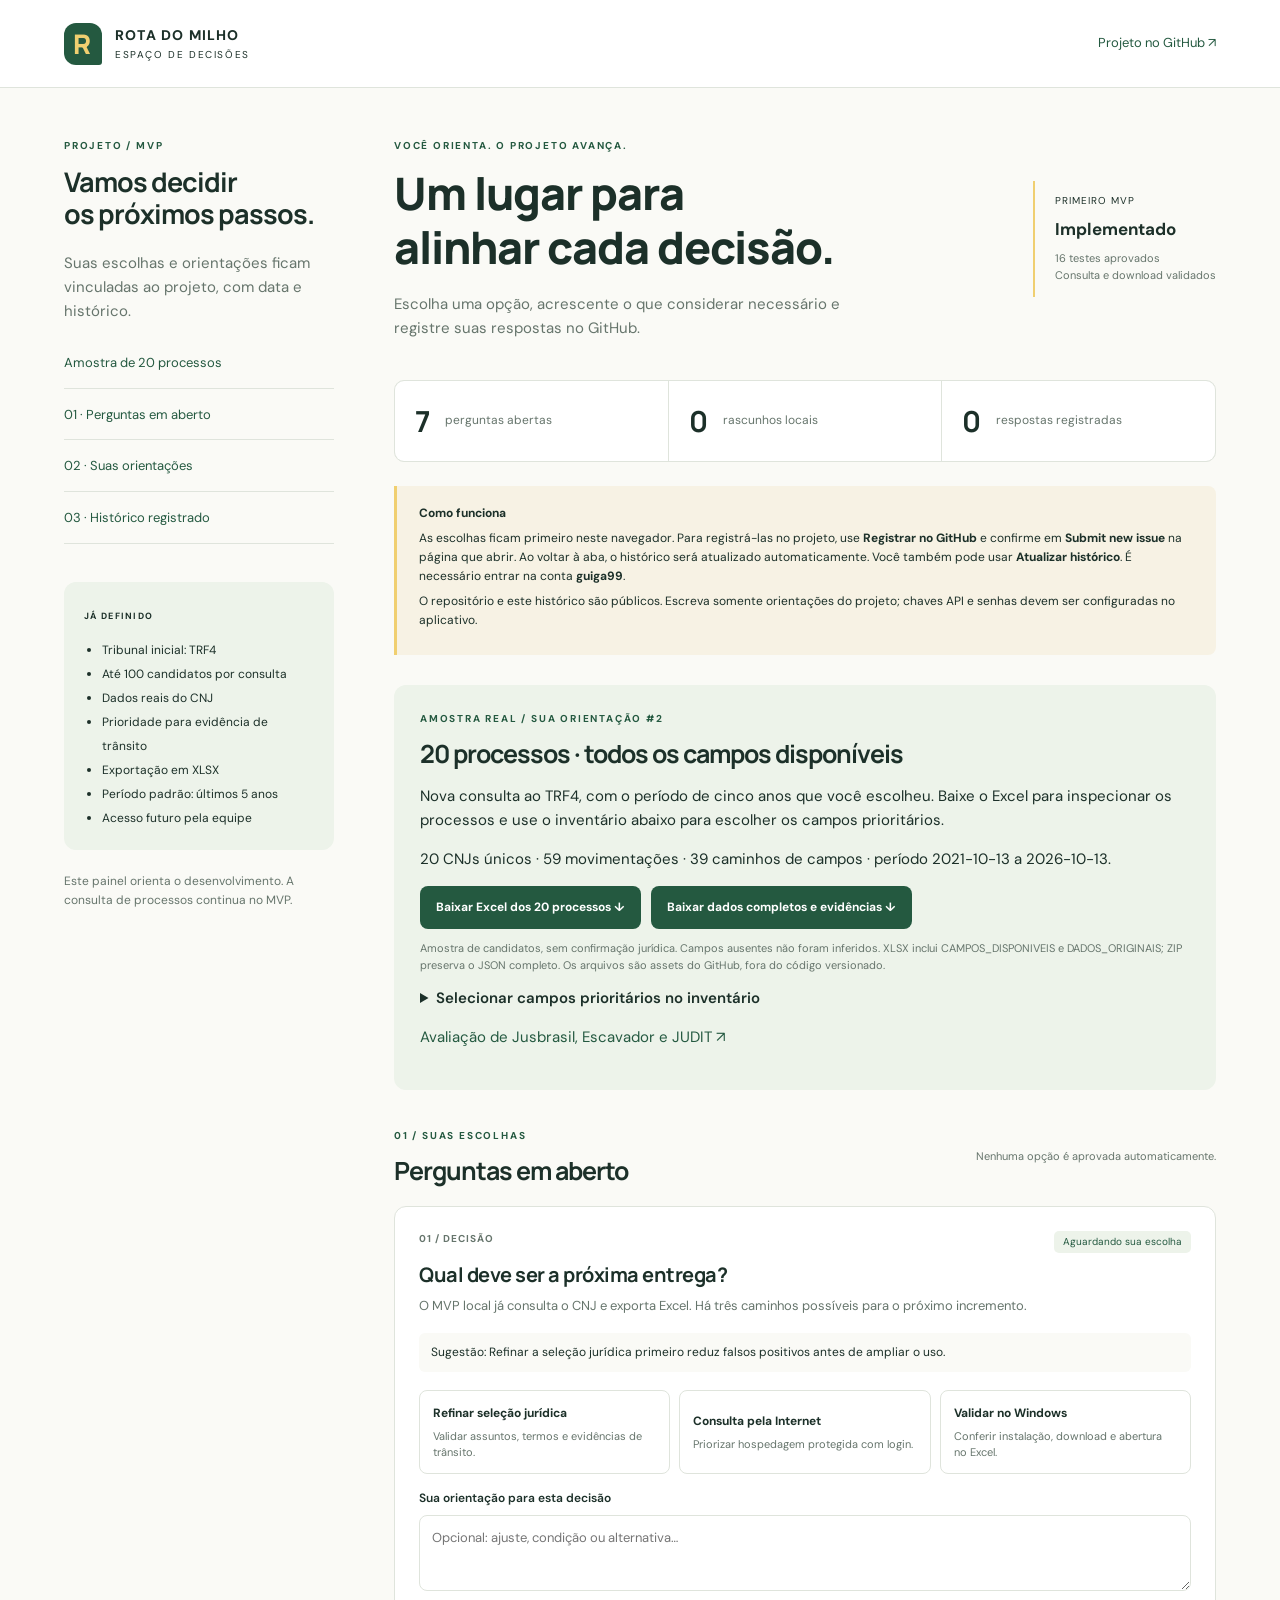
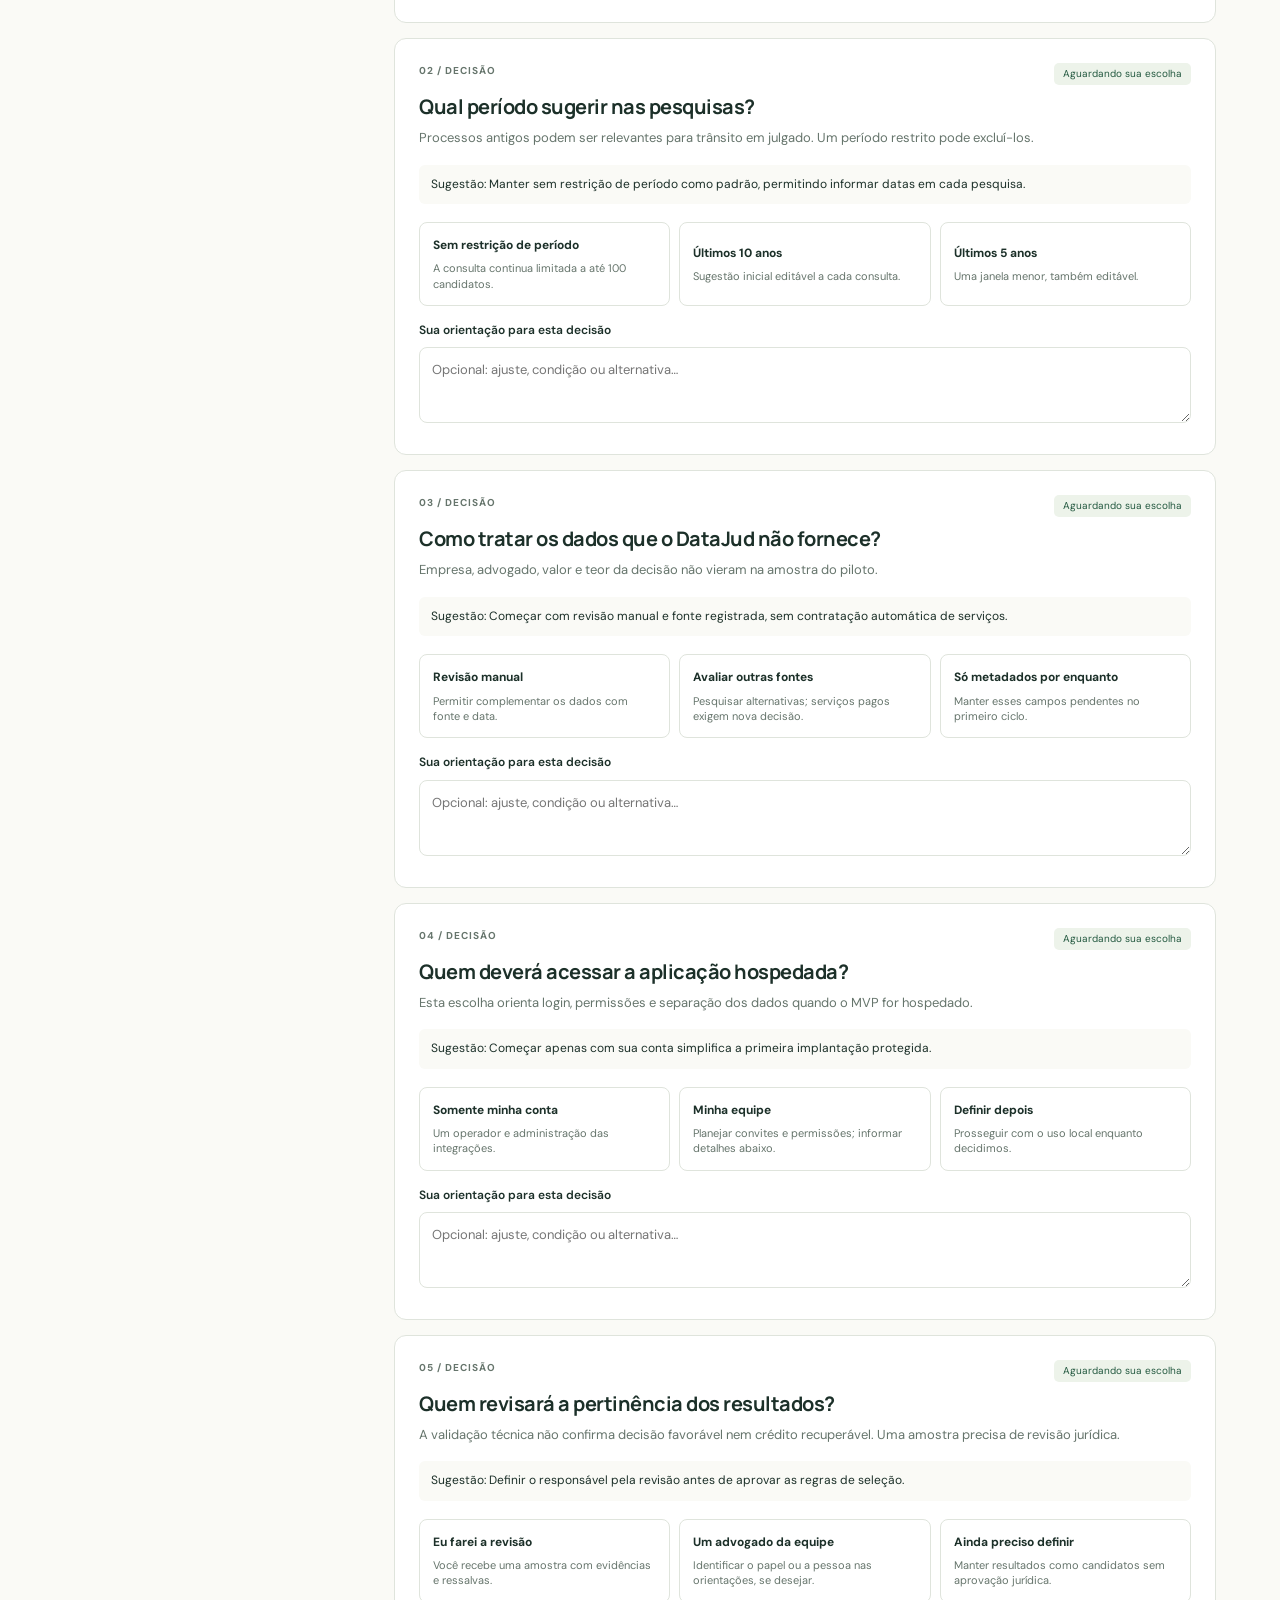
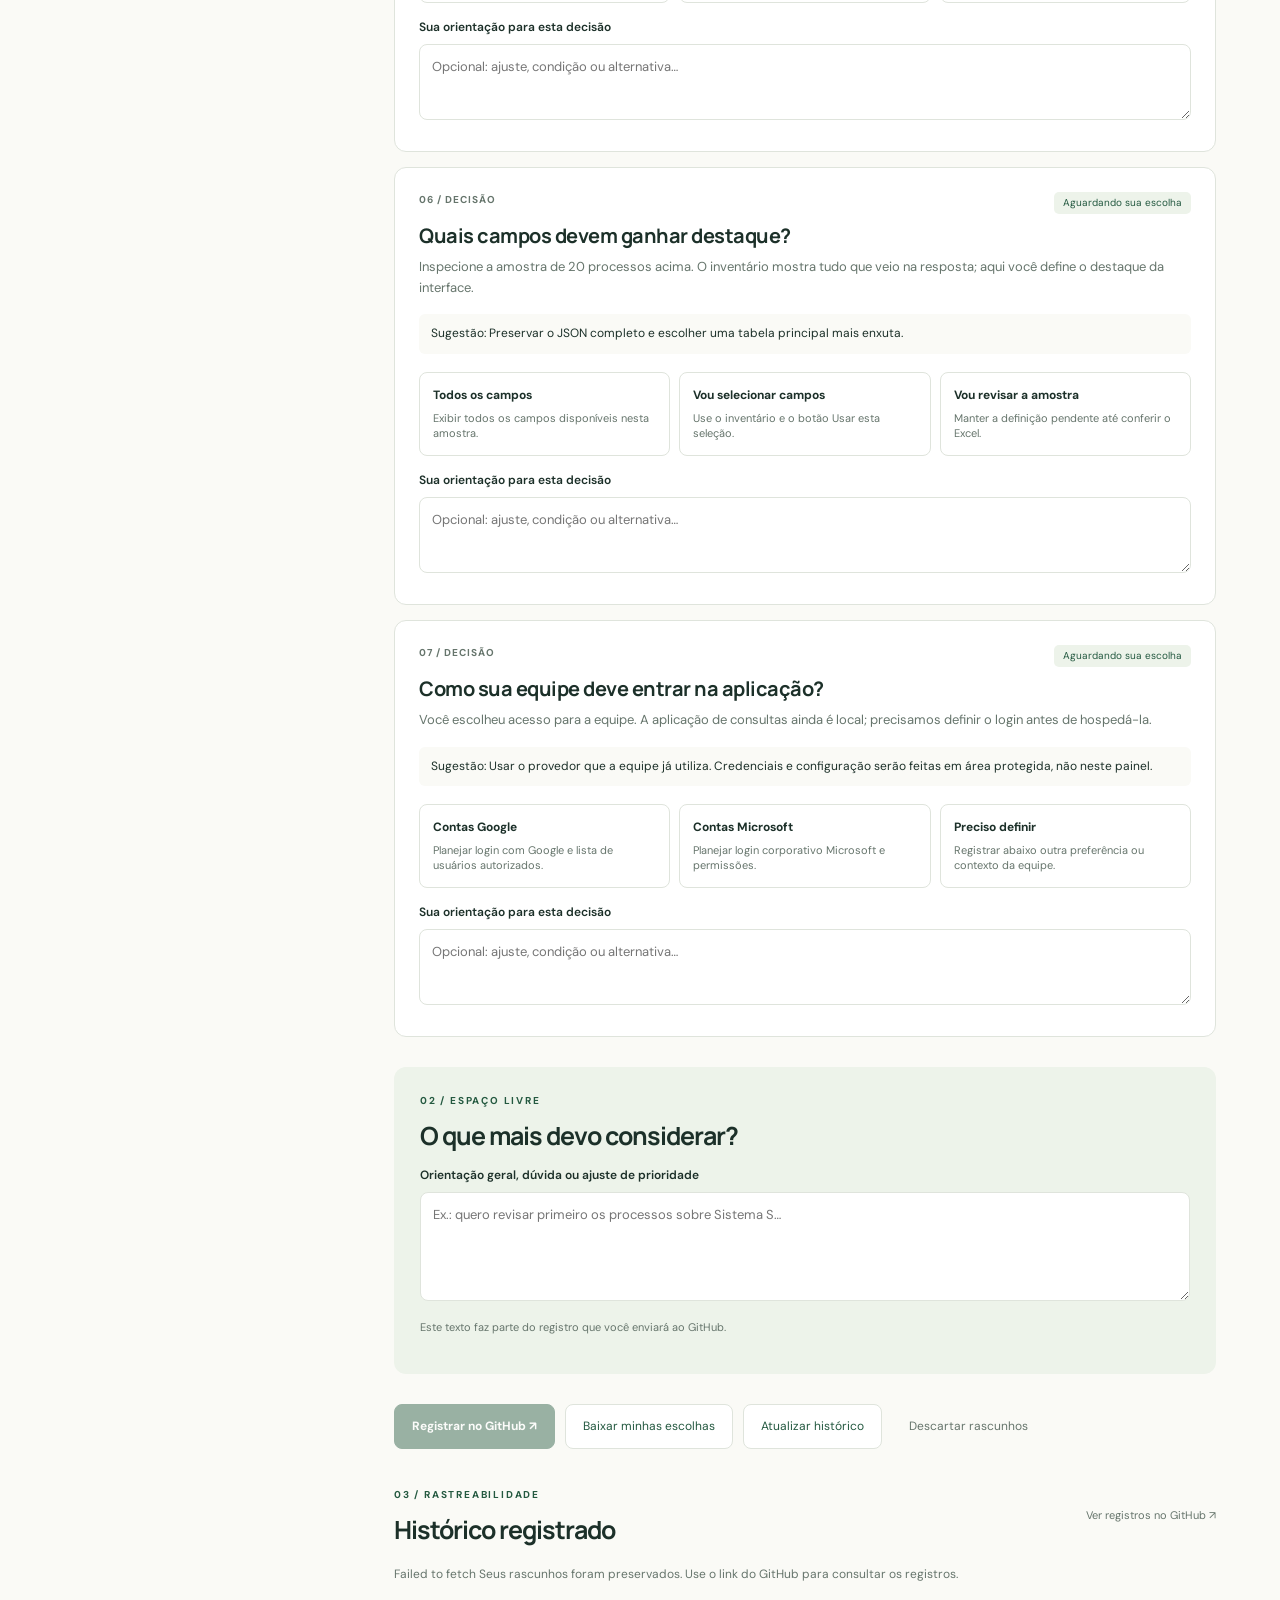
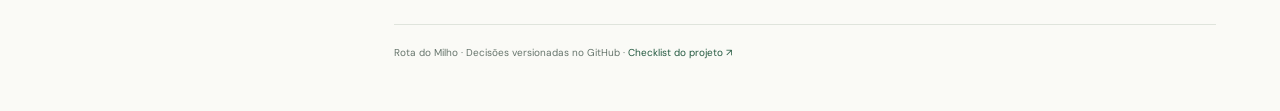
==== index.html @ 46281fad "deploy: publica painel de decisoes" ====
<!doctype html>
<html lang="pt-BR">
<head>
<meta charset="utf-8"><meta name="viewport" content="width=device-width,initial-scale=1">
<meta name="description" content="Painel de decisões e orientações do projeto Rota do Milho.">
<title>Rota do Milho · Decisões</title>
<link rel="stylesheet" href="style.css">
<script src="app.js?v=20261014-sample20" defer></script>
</head>
<body>
<header class="top"><a class="brand" href="./"><span class="mark" aria-hidden="true">R</span><span>ROTA DO MILHO<small>ESPAÇO DE DECISÕES</small></span></a><a class="repo" href="https://github.com/guiga99/Rota_do_milho" target="_blank" rel="noopener">Projeto no GitHub ↗</a></header>
<div class="layout">
<aside>
<p class="eyebrow">PROJETO / MVP</p><h2>Vamos decidir<br>os próximos passos.</h2>
<p class="muted">Suas escolhas e orientações ficam vinculadas ao projeto, com data e histórico.</p>
<nav aria-label="Navegação"><a href="#amostra">Amostra de 20 processos</a><a href="#perguntas">01 · Perguntas em aberto</a><a href="#orientacoes">02 · Suas orientações</a><a href="#historico">03 · Histórico registrado</a></nav>
<div class="fixed"><span class="pill">JÁ DEFINIDO</span><ul><li>Tribunal inicial: TRF4</li><li>Até 100 candidatos por consulta</li><li>Dados reais do CNJ</li><li>Prioridade para evidência de trânsito</li><li>Exportação em XLSX</li><li>Período padrão: últimos 5 anos</li><li>Acesso futuro pela equipe</li></ul></div>
<p class="aside-note">Este painel orienta o desenvolvimento. A consulta de processos continua no MVP.</p>
</aside>
<main>
<section class="hero"><div><p class="eyebrow">VOCÊ ORIENTA. O PROJETO AVANÇA.</p><h1>Um lugar para<br>alinhar cada decisão.</h1><p>Escolha uma opção, acrescente o que considerar necessário e registre suas respostas no GitHub.</p></div><div class="hero-tag">PRIMEIRO MVP<br><strong>Implementado</strong><span>16 testes aprovados<br>Consulta e download validados</span></div></section>
<div class="stats"><div><strong id="count-total">5</strong><span>perguntas abertas</span></div><div><strong id="count-draft">0</strong><span>rascunhos locais</span></div><div><strong id="count-saved">0</strong><span>respostas registradas</span></div></div>
<div class="notice"><strong>Como funciona</strong><p>As escolhas ficam primeiro neste navegador. Para registrá-las no projeto, use <b>Registrar no GitHub</b> e confirme em <b>Submit new issue</b> na página que abrir. Ao voltar à aba, o histórico será atualizado automaticamente. Você também pode usar <b>Atualizar histórico</b>. É necessário entrar na conta <b>guiga99</b>.</p><p>O repositório e este histórico são públicos. Escreva somente orientações do projeto; chaves API e senhas devem ser configuradas no aplicativo.</p></div>
<section id="amostra" class="guidance"><p class="eyebrow">AMOSTRA REAL / SUA ORIENTAÇÃO #2</p><h2>20 processos · todos os campos disponíveis</h2><p>Nova consulta ao TRF4, com o período de cinco anos que você escolheu. Baixe o Excel para inspecionar os processos e use o inventário abaixo para escolher os campos prioritários.</p><p id="sample-status" role="status">Carregando inventário…</p><div class="actions"><a class="sample-link" href="https://github.com/guiga99/Rota_do_milho/releases/download/amostra-trf4-20-v1/TRF4_amostra20.xlsx">Baixar Excel dos 20 processos ↓</a><a class="sample-link" href="https://github.com/guiga99/Rota_do_milho/releases/download/amostra-trf4-20-v1/TRF4_amostra20_dados_completos.zip">Baixar dados completos e evidências ↓</a></div><p class="small muted">Amostra de candidatos, sem confirmação jurídica. Campos ausentes não foram inferidos. XLSX inclui CAMPOS_DISPONIVEIS e DADOS_ORIGINAIS; ZIP preserva o JSON completo. Os arquivos são assets do GitHub, fora do código versionado.</p><details><summary>Selecionar campos prioritários no inventário</summary><p class="small">A contagem mostra presença por registro, não qualidade jurídica. [] representa uma lista. As escolhas só serão confirmadas após Registrar no GitHub.</p><div class="actions"><button id="mark-fields" class="secondary">Marcar todos</button><button id="clear-fields" class="secondary">Limpar seleção</button></div><div id="field-list"></div><button id="apply-fields" class="primary">Usar esta seleção como rascunho</button></details><p><a href="https://github.com/guiga99/Rota_do_milho/blob/main/docs/FONTES_COMPLEMENTARES.md" target="_blank" rel="noopener">Avaliação de Jusbrasil, Escavador e JUDIT ↗</a></p></section>
<section id="perguntas"><div class="section-head"><div><p class="eyebrow">01 / SUAS ESCOLHAS</p><h2>Perguntas em aberto</h2></div><span class="quiet">Nenhuma opção é aprovada automaticamente.</span></div><div id="questions"></div></section>
<section id="orientacoes" class="guidance"><p class="eyebrow">02 / ESPAÇO LIVRE</p><h2>O que mais devo considerar?</h2><label for="general-note">Orientação geral, dúvida ou ajuste de prioridade</label><textarea id="general-note" rows="4" maxlength="2000" placeholder="Ex.: quero revisar primeiro os processos sobre Sistema S…"></textarea><p class="muted small">Este texto faz parte do registro que você enviará ao GitHub.</p></section>
<div class="actions"><button id="save" class="primary">Registrar no GitHub ↗</button><button id="export" class="secondary">Baixar minhas escolhas</button><button id="refresh" class="secondary">Atualizar histórico</button><button id="discard" class="text-button">Descartar rascunhos</button></div>
<p id="action-status" role="status" aria-live="polite"></p>
<section id="historico"><div class="section-head"><div><p class="eyebrow">03 / RASTREABILIDADE</p><h2>Histórico registrado</h2></div><a href="https://github.com/guiga99/Rota_do_milho/issues?q=is%3Aissue+%22%5BDecis%C3%B5es%5D%22" target="_blank" rel="noopener">Ver registros no GitHub ↗</a></div><p id="sync-status" role="status" aria-live="polite">Carregando registros…</p><div id="history"></div></section>
<footer>Rota do Milho · Decisões versionadas no GitHub · <a href="https://github.com/guiga99/Rota_do_milho/blob/main/docs/CHECKLIST.md">Checklist do projeto ↗</a></footer>
</main></div>
</body></html>
---- style.css ----
@import url('https://fonts.googleapis.com/css2?family=DM+Sans:wght@400;500;600;700&family=Manrope:wght@400;600;700;800&display=swap');
:root{--ink:#1c3029;--green:#245940;--light:#edf3ea;--paper:#fafaf6;--line:#dfe4dc;--muted:#66756c;--amber:#785418;--yellow:#f0cf70}*{box-sizing:border-box}html{scroll-behavior:smooth;scroll-padding-top:100px}body{margin:0;background:var(--paper);color:var(--ink);font:15px/1.6 'DM Sans',system-ui,sans-serif}a{color:var(--green);text-decoration:none}a:hover{text-decoration:underline}button,textarea{font:inherit}button,a,textarea{outline-offset:4px}button:focus-visible,a:focus-visible,textarea:focus-visible{outline:3px solid #bb9035}.top{height:88px;border-bottom:1px solid var(--line);display:flex;align-items:center;justify-content:space-between;padding:0 5vw;background:#fff}.brand{display:flex;gap:13px;align-items:center;color:var(--ink);font-size:14px;font-weight:800;letter-spacing:1.2px}.brand small{display:block;font-weight:400;font-size:10px;letter-spacing:1.6px}.mark{width:38px;height:42px;display:grid;place-items:center;border-radius:12px 12px 3px 12px;background:var(--green);color:var(--yellow);font:800 27px 'Manrope',sans-serif}.repo{font-size:13px}.layout{max-width:1440px;margin:auto;display:grid;grid-template-columns:270px minmax(0,1fr);gap:60px;padding:50px 5vw}.eyebrow{font-size:10px;font-weight:700;letter-spacing:1.8px;color:var(--green);margin:0 0 12px}h1,h2,h3{font-family:'Manrope',system-ui,sans-serif;line-height:1.2;letter-spacing:-1px;margin:0}aside h2{font-size:27px}aside .muted{margin:20px 0 30px}.muted{color:var(--muted)}nav{display:grid;gap:16px;font-size:13px;margin-bottom:38px}nav a{padding-bottom:14px;border-bottom:1px solid var(--line)}.fixed{background:var(--light);border-radius:12px;padding:20px}.pill{font-size:9px;font-weight:700;letter-spacing:1.3px}.fixed ul{padding-left:18px;font-size:12px;line-height:2;margin-bottom:0}.aside-note{font-size:12px;color:var(--muted);margin-top:22px}.hero{display:flex;gap:24px;justify-content:space-between;align-items:center;padding-bottom:30px}.hero h1{font-size:clamp(30px,3.5vw,46px);font-weight:800}.hero p:last-child{max-width:470px;color:var(--muted);margin:18px 0 0}.hero-tag{font-size:10px;min-width:155px;letter-spacing:1px;border-left:2px solid var(--yellow);padding:12px 0 12px 20px}.hero-tag strong{font-size:17px;display:block;letter-spacing:0;margin:7px 0}.hero-tag span{font-size:11px;display:block;letter-spacing:0;color:var(--muted)}.stats{display:grid;grid-template-columns:repeat(3,1fr);gap:1px;border:1px solid var(--line);border-radius:10px;overflow:hidden;background:var(--line);margin:10px 0 24px}.stats>div{display:flex;gap:15px;align-items:center;padding:20px;background:#fff}.stats strong{font:700 29px 'Manrope',sans-serif}.stats span{font-size:12px;color:var(--muted)}.notice{padding:18px 22px;border-left:3px solid var(--yellow);background:#f7f2e4;font-size:12px;border-radius:0 8px 8px 0}.notice p{margin:6px 0}.section-head{display:flex;gap:16px;justify-content:space-between;align-items:center;margin:38px 0 20px}.section-head h2,.guidance h2{font-size:25px}.section-head a,.quiet{font-size:11px;color:var(--muted)}.card{background:#fff;border:1px solid var(--line);border-radius:12px;padding:24px;margin-bottom:15px}.card-top{display:flex;justify-content:space-between;gap:12px;margin-bottom:10px}.card-number{font-size:10px;font-weight:700;letter-spacing:1px;color:var(--muted)}.status{font-size:10px;padding:3px 9px;border-radius:5px;background:var(--light);color:var(--green)}.status.draft{background:#faf0d6;color:var(--amber)}.card h3{font-size:20px;letter-spacing:-.5px;margin-bottom:9px}.card .description{color:var(--muted);font-size:13px;margin:0 0 16px}.suggestion{font-size:12px;background:var(--paper);border-radius:6px;padding:10px 12px;margin:12px 0 18px}.options{display:grid;grid-template-columns:repeat(3,1fr);gap:9px}.option{background:#fff;color:var(--ink);border:1px solid var(--line);border-radius:8px;text-align:left;padding:13px;cursor:pointer;min-height:84px}.option strong{display:block;font-size:12px;margin-bottom:6px}.option span{font-size:11px;color:var(--muted);display:block;line-height:1.4}.option:hover{border-color:var(--green);background:var(--paper)}.option[aria-pressed=true]{border:2px solid var(--green);padding:12px;background:var(--light)}label{display:block;font-size:12px;font-weight:600;margin:15px 0 7px}textarea{width:100%;resize:vertical;padding:12px;border:1px solid var(--line);border-radius:8px;background:#fff;color:var(--ink);font-size:13px;min-height:76px}.saved-detail{font-size:11px;color:var(--muted);margin-top:12px}.guidance{margin:30px 0;padding:26px;background:var(--light);border-radius:12px}.small{font-size:11px}.actions{display:flex;gap:10px;flex-wrap:wrap;align-items:center}.actions button{border-radius:8px;padding:12px 17px;font-size:12px;cursor:pointer}.primary{background:var(--green);color:white;border:1px solid var(--green);font-weight:700}.primary:disabled{opacity:.45;cursor:not-allowed}.secondary{background:#fff;border:1px solid var(--line);color:var(--green)}.text-button{background:none;border:0;color:var(--muted)}#action-status,#sync-status{font-size:12px;color:var(--muted)}.history-item{border:1px solid var(--line);background:#fff;border-radius:8px;padding:18px;margin:10px 0;font-size:13px}.history-item p{margin:5px 0;color:var(--muted)}footer{margin-top:40px;padding-top:20px;border-top:1px solid var(--line);font-size:10px;color:var(--muted)}@media(max-width:1000px){.layout{grid-template-columns:210px minmax(0,1fr);gap:30px}.options{grid-template-columns:1fr}.hero-tag{display:none}}@media(max-width:700px){.top{height:72px;padding:0 20px}.brand{font-size:11px}.repo{font-size:10px}.layout{display:block;padding:28px 20px}aside h2,aside .muted,aside nav,aside .aside-note{display:none}aside .fixed{margin-bottom:28px}aside ul{display:flex;flex-wrap:wrap;gap:0 26px}.hero h1{font-size:34px}.stats>div{padding:14px 10px;display:block}.stats span{display:block;font-size:10px}.section-head{display:block}.quiet{display:block;margin-top:10px}.card{padding:20px}.actions button{flex:1}footer{font-size:11px}}

.long-record{max-width:750px;width:90%;border:1px solid var(--line);border-radius:12px;padding:28px;color:var(--ink)}.long-record::backdrop{background:#1c302980}.long-record button{padding:12px;margin:16px 10px 0 0;border-radius:8px;cursor:pointer}

.sample-link{display:inline-block;padding:12px 16px;border-radius:8px;background:var(--green);color:white;font-size:12px;font-weight:700}.field-row{display:flex;gap:10px;align-items:start;font-size:12px;border-bottom:1px solid var(--line);padding:8px 0;margin:0}.field-row input{margin-top:4px;flex-shrink:0}#field-list{max-height:400px;overflow:auto;margin:16px 0}.field-row span{overflow-wrap:anywhere}summary{cursor:pointer;font-weight:600}
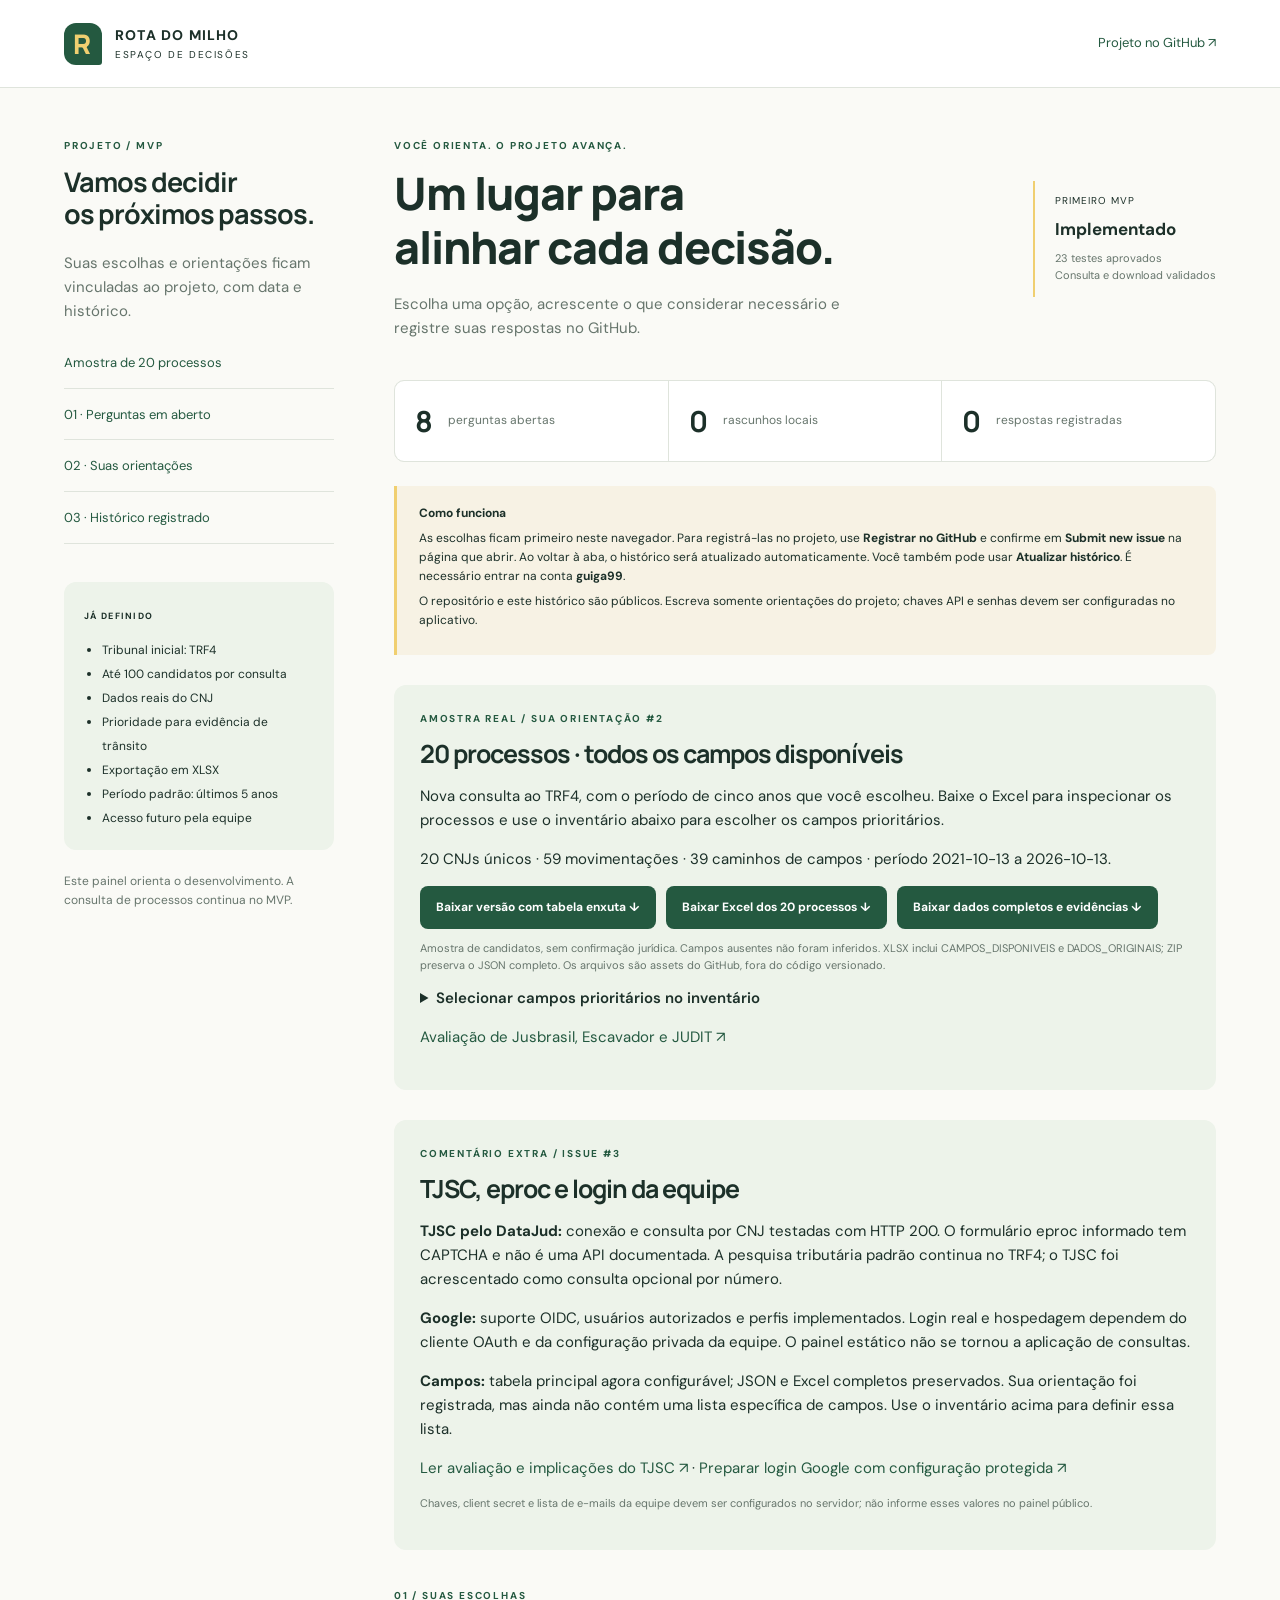
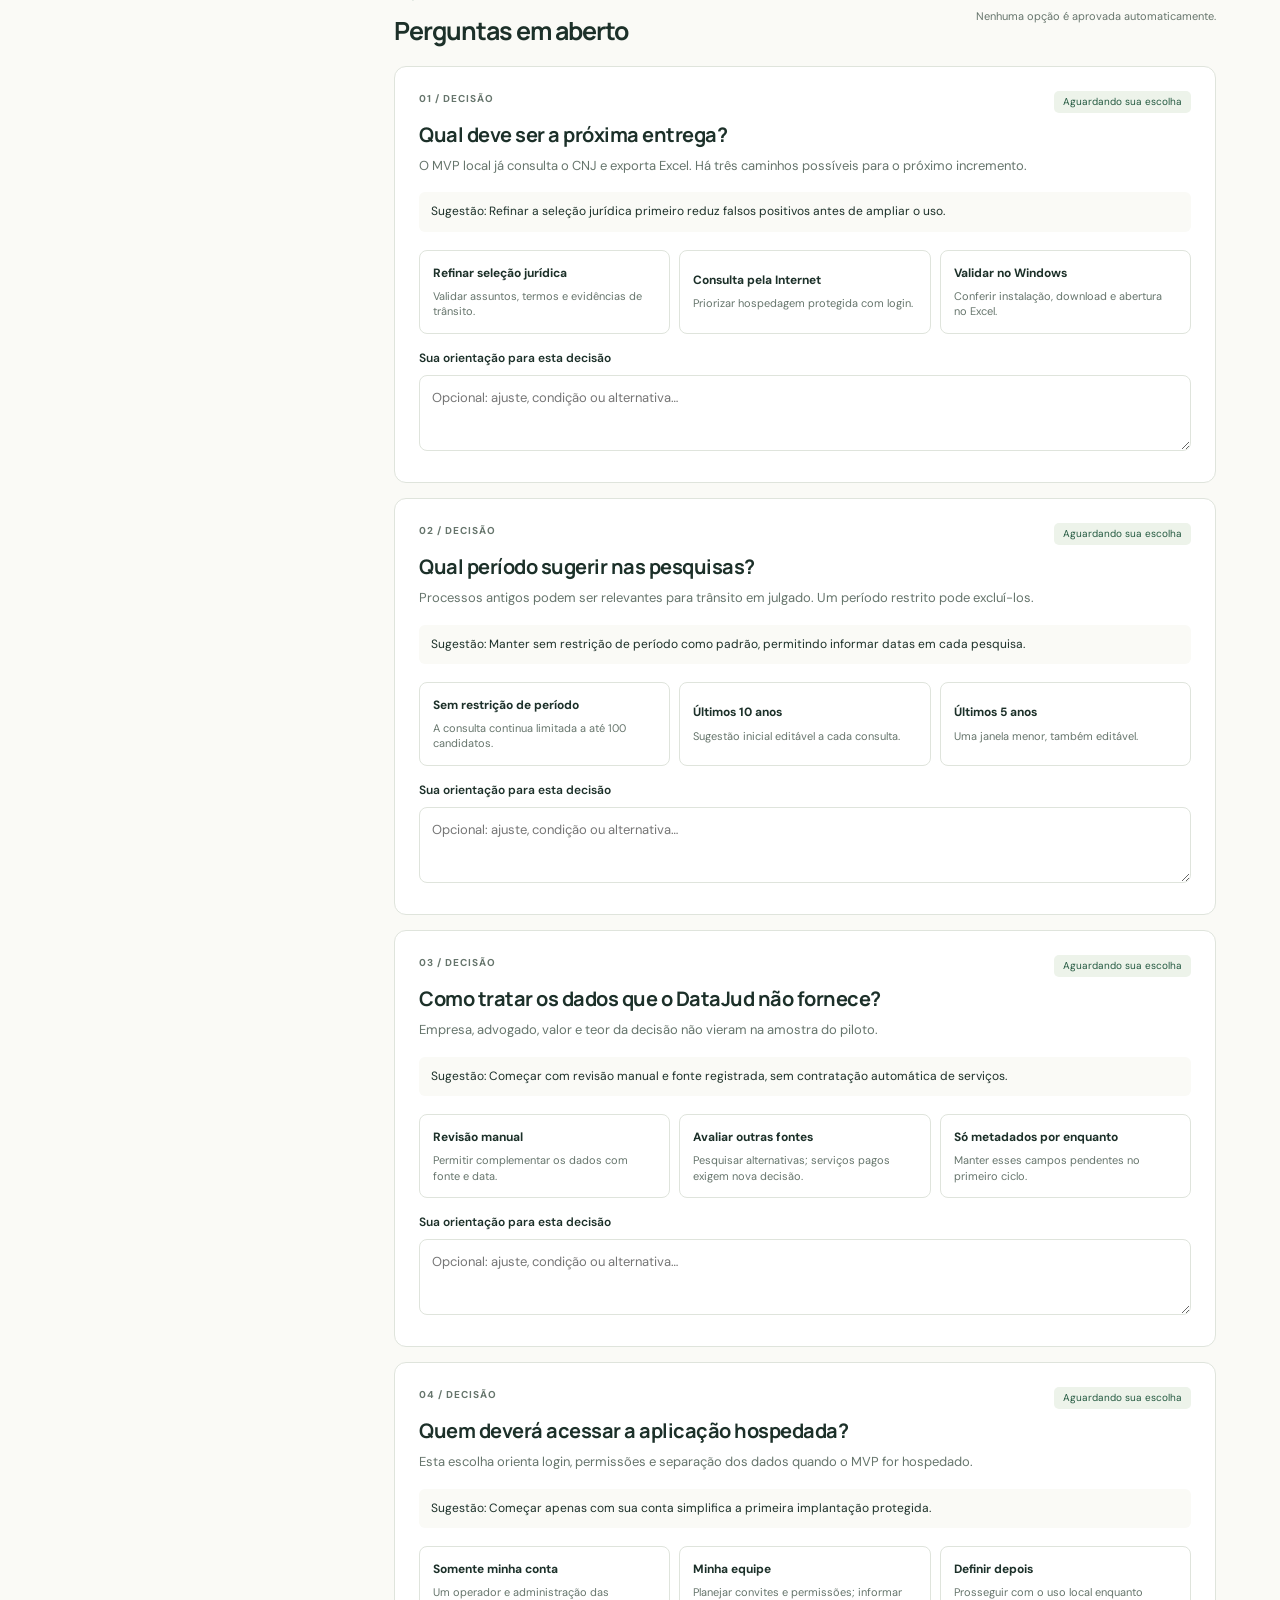
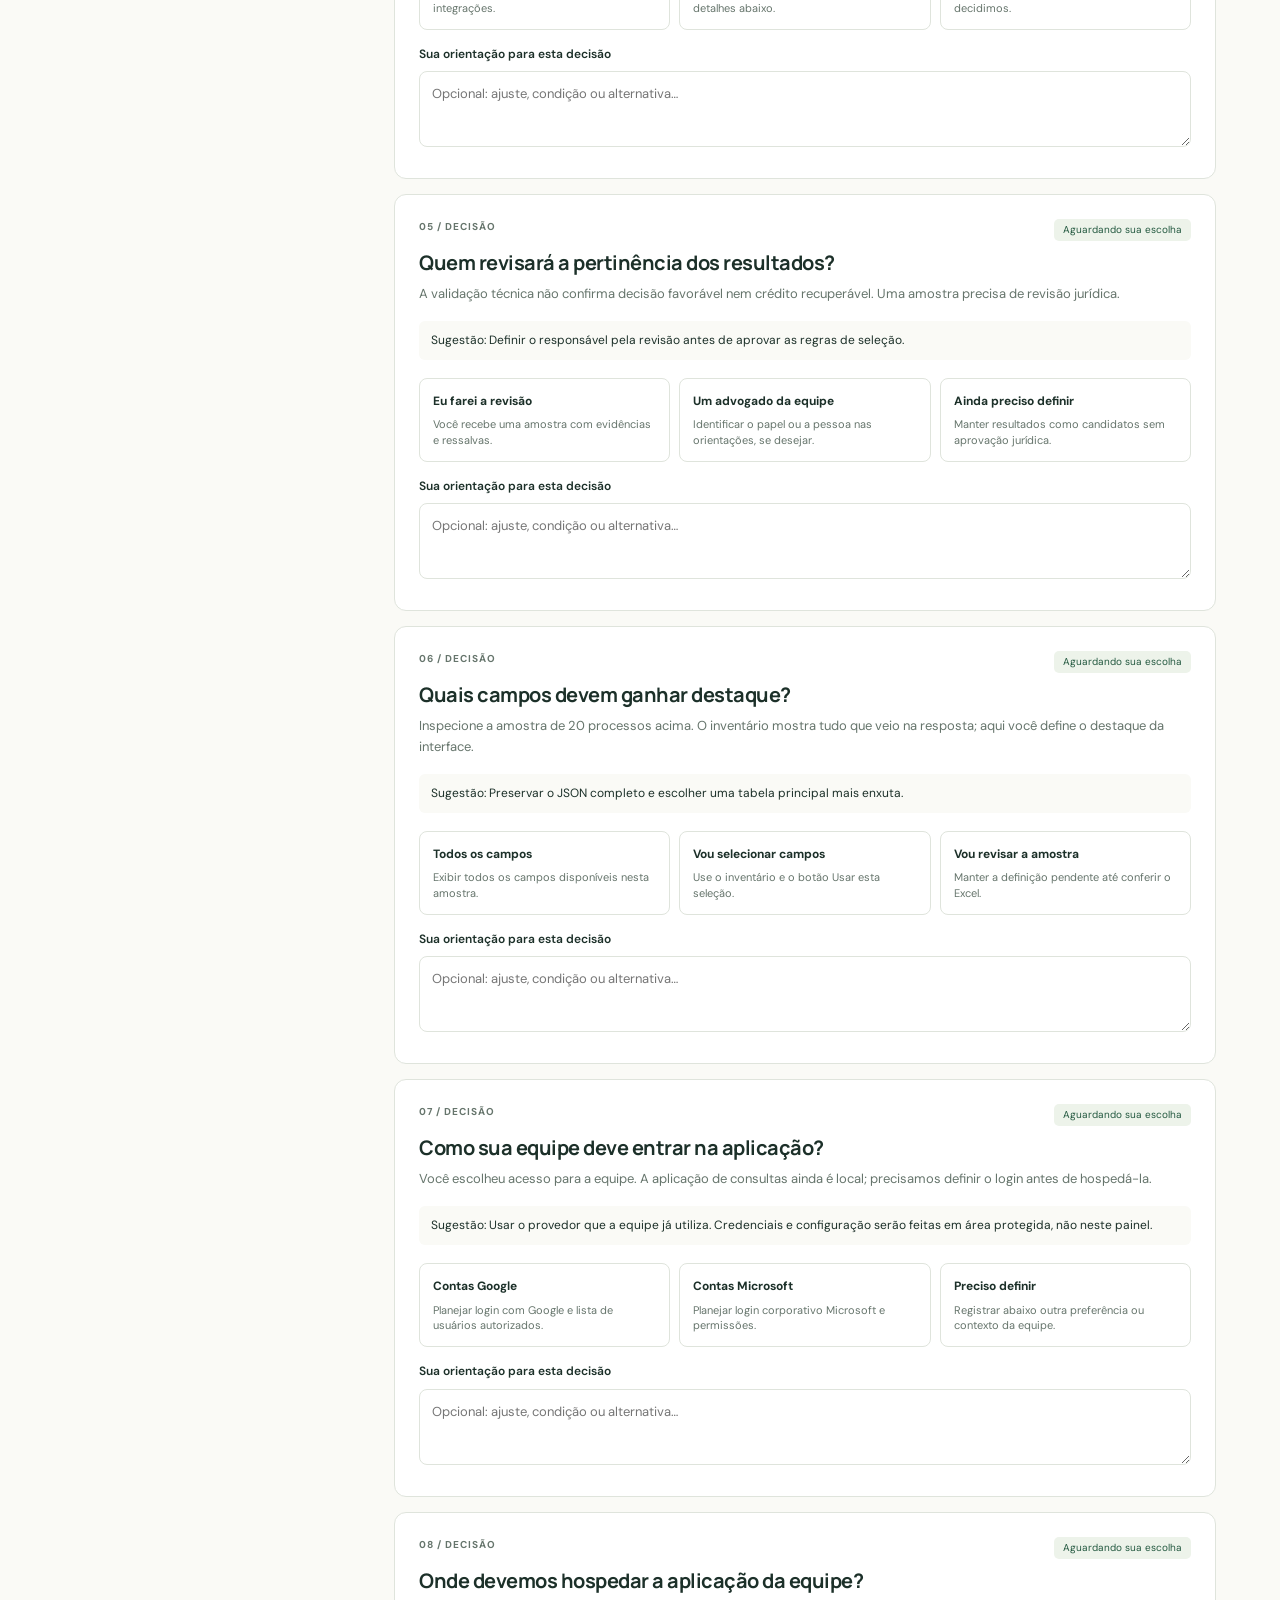
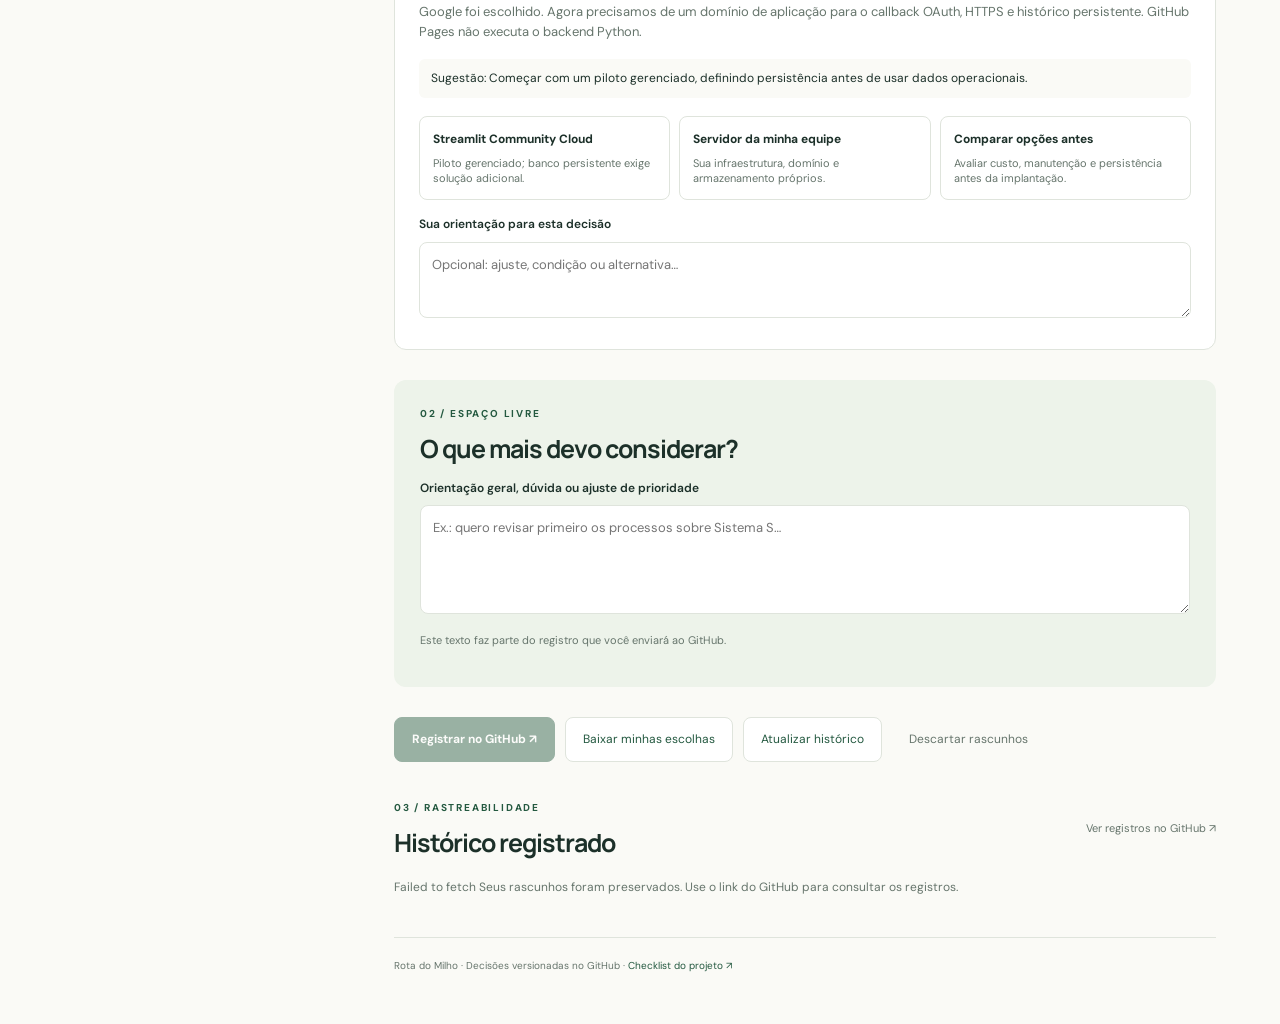
==== commit 2c59ae2b: "deploy: publica painel de decisoes" ====
--- a/index.html
+++ b/index.html
@@ -5,7 +5,7 @@
 <meta name="description" content="Painel de decisões e orientações do projeto Rota do Milho.">
 <title>Rota do Milho · Decisões</title>
 <link rel="stylesheet" href="style.css">
-<script src="app.js?v=20261014-sample20" defer></script>
+<script src="app.js?v=20261014-inc3" defer></script>
 </head>
 <body>
 <header class="top"><a class="brand" href="./"><span class="mark" aria-hidden="true">R</span><span>ROTA DO MILHO<small>ESPAÇO DE DECISÕES</small></span></a><a class="repo" href="https://github.com/guiga99/Rota_do_milho" target="_blank" rel="noopener">Projeto no GitHub ↗</a></header>
@@ -18,10 +18,11 @@
 <p class="aside-note">Este painel orienta o desenvolvimento. A consulta de processos continua no MVP.</p>
 </aside>
 <main>
-<section class="hero"><div><p class="eyebrow">VOCÊ ORIENTA. O PROJETO AVANÇA.</p><h1>Um lugar para<br>alinhar cada decisão.</h1><p>Escolha uma opção, acrescente o que considerar necessário e registre suas respostas no GitHub.</p></div><div class="hero-tag">PRIMEIRO MVP<br><strong>Implementado</strong><span>16 testes aprovados<br>Consulta e download validados</span></div></section>
+<section class="hero"><div><p class="eyebrow">VOCÊ ORIENTA. O PROJETO AVANÇA.</p><h1>Um lugar para<br>alinhar cada decisão.</h1><p>Escolha uma opção, acrescente o que considerar necessário e registre suas respostas no GitHub.</p></div><div class="hero-tag">PRIMEIRO MVP<br><strong>Implementado</strong><span>23 testes aprovados<br>Consulta e download validados</span></div></section>
 <div class="stats"><div><strong id="count-total">5</strong><span>perguntas abertas</span></div><div><strong id="count-draft">0</strong><span>rascunhos locais</span></div><div><strong id="count-saved">0</strong><span>respostas registradas</span></div></div>
 <div class="notice"><strong>Como funciona</strong><p>As escolhas ficam primeiro neste navegador. Para registrá-las no projeto, use <b>Registrar no GitHub</b> e confirme em <b>Submit new issue</b> na página que abrir. Ao voltar à aba, o histórico será atualizado automaticamente. Você também pode usar <b>Atualizar histórico</b>. É necessário entrar na conta <b>guiga99</b>.</p><p>O repositório e este histórico são públicos. Escreva somente orientações do projeto; chaves API e senhas devem ser configuradas no aplicativo.</p></div>
-<section id="amostra" class="guidance"><p class="eyebrow">AMOSTRA REAL / SUA ORIENTAÇÃO #2</p><h2>20 processos · todos os campos disponíveis</h2><p>Nova consulta ao TRF4, com o período de cinco anos que você escolheu. Baixe o Excel para inspecionar os processos e use o inventário abaixo para escolher os campos prioritários.</p><p id="sample-status" role="status">Carregando inventário…</p><div class="actions"><a class="sample-link" href="https://github.com/guiga99/Rota_do_milho/releases/download/amostra-trf4-20-v1/TRF4_amostra20.xlsx">Baixar Excel dos 20 processos ↓</a><a class="sample-link" href="https://github.com/guiga99/Rota_do_milho/releases/download/amostra-trf4-20-v1/TRF4_amostra20_dados_completos.zip">Baixar dados completos e evidências ↓</a></div><p class="small muted">Amostra de candidatos, sem confirmação jurídica. Campos ausentes não foram inferidos. XLSX inclui CAMPOS_DISPONIVEIS e DADOS_ORIGINAIS; ZIP preserva o JSON completo. Os arquivos são assets do GitHub, fora do código versionado.</p><details><summary>Selecionar campos prioritários no inventário</summary><p class="small">A contagem mostra presença por registro, não qualidade jurídica. [] representa uma lista. As escolhas só serão confirmadas após Registrar no GitHub.</p><div class="actions"><button id="mark-fields" class="secondary">Marcar todos</button><button id="clear-fields" class="secondary">Limpar seleção</button></div><div id="field-list"></div><button id="apply-fields" class="primary">Usar esta seleção como rascunho</button></details><p><a href="https://github.com/guiga99/Rota_do_milho/blob/main/docs/FONTES_COMPLEMENTARES.md" target="_blank" rel="noopener">Avaliação de Jusbrasil, Escavador e JUDIT ↗</a></p></section>
+<section id="amostra" class="guidance"><p class="eyebrow">AMOSTRA REAL / SUA ORIENTAÇÃO #2</p><h2>20 processos · todos os campos disponíveis</h2><p>Nova consulta ao TRF4, com o período de cinco anos que você escolheu. Baixe o Excel para inspecionar os processos e use o inventário abaixo para escolher os campos prioritários.</p><p id="sample-status" role="status">Carregando inventário…</p><div class="actions"><a class="sample-link" href="https://github.com/guiga99/Rota_do_milho/releases/download/amostra-trf4-20-v2/TRF4_amostra20.xlsx">Baixar versão com tabela enxuta ↓</a><a class="sample-link" href="https://github.com/guiga99/Rota_do_milho/releases/download/amostra-trf4-20-v1/TRF4_amostra20.xlsx">Baixar Excel dos 20 processos ↓</a><a class="sample-link" href="https://github.com/guiga99/Rota_do_milho/releases/download/amostra-trf4-20-v1/TRF4_amostra20_dados_completos.zip">Baixar dados completos e evidências ↓</a></div><p class="small muted">Amostra de candidatos, sem confirmação jurídica. Campos ausentes não foram inferidos. XLSX inclui CAMPOS_DISPONIVEIS e DADOS_ORIGINAIS; ZIP preserva o JSON completo. Os arquivos são assets do GitHub, fora do código versionado.</p><details><summary>Selecionar campos prioritários no inventário</summary><p class="small">A contagem mostra presença por registro, não qualidade jurídica. [] representa uma lista. As escolhas só serão confirmadas após Registrar no GitHub.</p><div class="actions"><button id="mark-fields" class="secondary">Marcar todos</button><button id="clear-fields" class="secondary">Limpar seleção</button></div><div id="field-list"></div><button id="apply-fields" class="primary">Usar esta seleção como rascunho</button></details><p><a href="https://github.com/guiga99/Rota_do_milho/blob/main/docs/FONTES_COMPLEMENTARES.md" target="_blank" rel="noopener">Avaliação de Jusbrasil, Escavador e JUDIT ↗</a></p></section>
+<section class="guidance" id="avaliacao-tjsc"><p class="eyebrow">COMENTÁRIO EXTRA / ISSUE #3</p><h2>TJSC, eproc e login da equipe</h2><p><strong>TJSC pelo DataJud:</strong> conexão e consulta por CNJ testadas com HTTP 200. O formulário eproc informado tem CAPTCHA e não é uma API documentada. A pesquisa tributária padrão continua no TRF4; o TJSC foi acrescentado como consulta opcional por número.</p><p><strong>Google:</strong> suporte OIDC, usuários autorizados e perfis implementados. Login real e hospedagem dependem do cliente OAuth e da configuração privada da equipe. O painel estático não se tornou a aplicação de consultas.</p><p><strong>Campos:</strong> tabela principal agora configurável; JSON e Excel completos preservados. Sua orientação foi registrada, mas ainda não contém uma lista específica de campos. Use o inventário acima para definir essa lista.</p><p><a href="https://github.com/guiga99/Rota_do_milho/blob/main/docs/TJSC_EPROC.md" target="_blank" rel="noopener">Ler avaliação e implicações do TJSC ↗</a> · <a href="https://github.com/guiga99/Rota_do_milho/blob/main/docs/ACESSO_GOOGLE.md" target="_blank" rel="noopener">Preparar login Google com configuração protegida ↗</a></p><p class="small muted">Chaves, client secret e lista de e-mails da equipe devem ser configurados no servidor; não informe esses valores no painel público.</p></section>
 <section id="perguntas"><div class="section-head"><div><p class="eyebrow">01 / SUAS ESCOLHAS</p><h2>Perguntas em aberto</h2></div><span class="quiet">Nenhuma opção é aprovada automaticamente.</span></div><div id="questions"></div></section>
 <section id="orientacoes" class="guidance"><p class="eyebrow">02 / ESPAÇO LIVRE</p><h2>O que mais devo considerar?</h2><label for="general-note">Orientação geral, dúvida ou ajuste de prioridade</label><textarea id="general-note" rows="4" maxlength="2000" placeholder="Ex.: quero revisar primeiro os processos sobre Sistema S…"></textarea><p class="muted small">Este texto faz parte do registro que você enviará ao GitHub.</p></section>
 <div class="actions"><button id="save" class="primary">Registrar no GitHub ↗</button><button id="export" class="secondary">Baixar minhas escolhas</button><button id="refresh" class="secondary">Atualizar histórico</button><button id="discard" class="text-button">Descartar rascunhos</button></div>
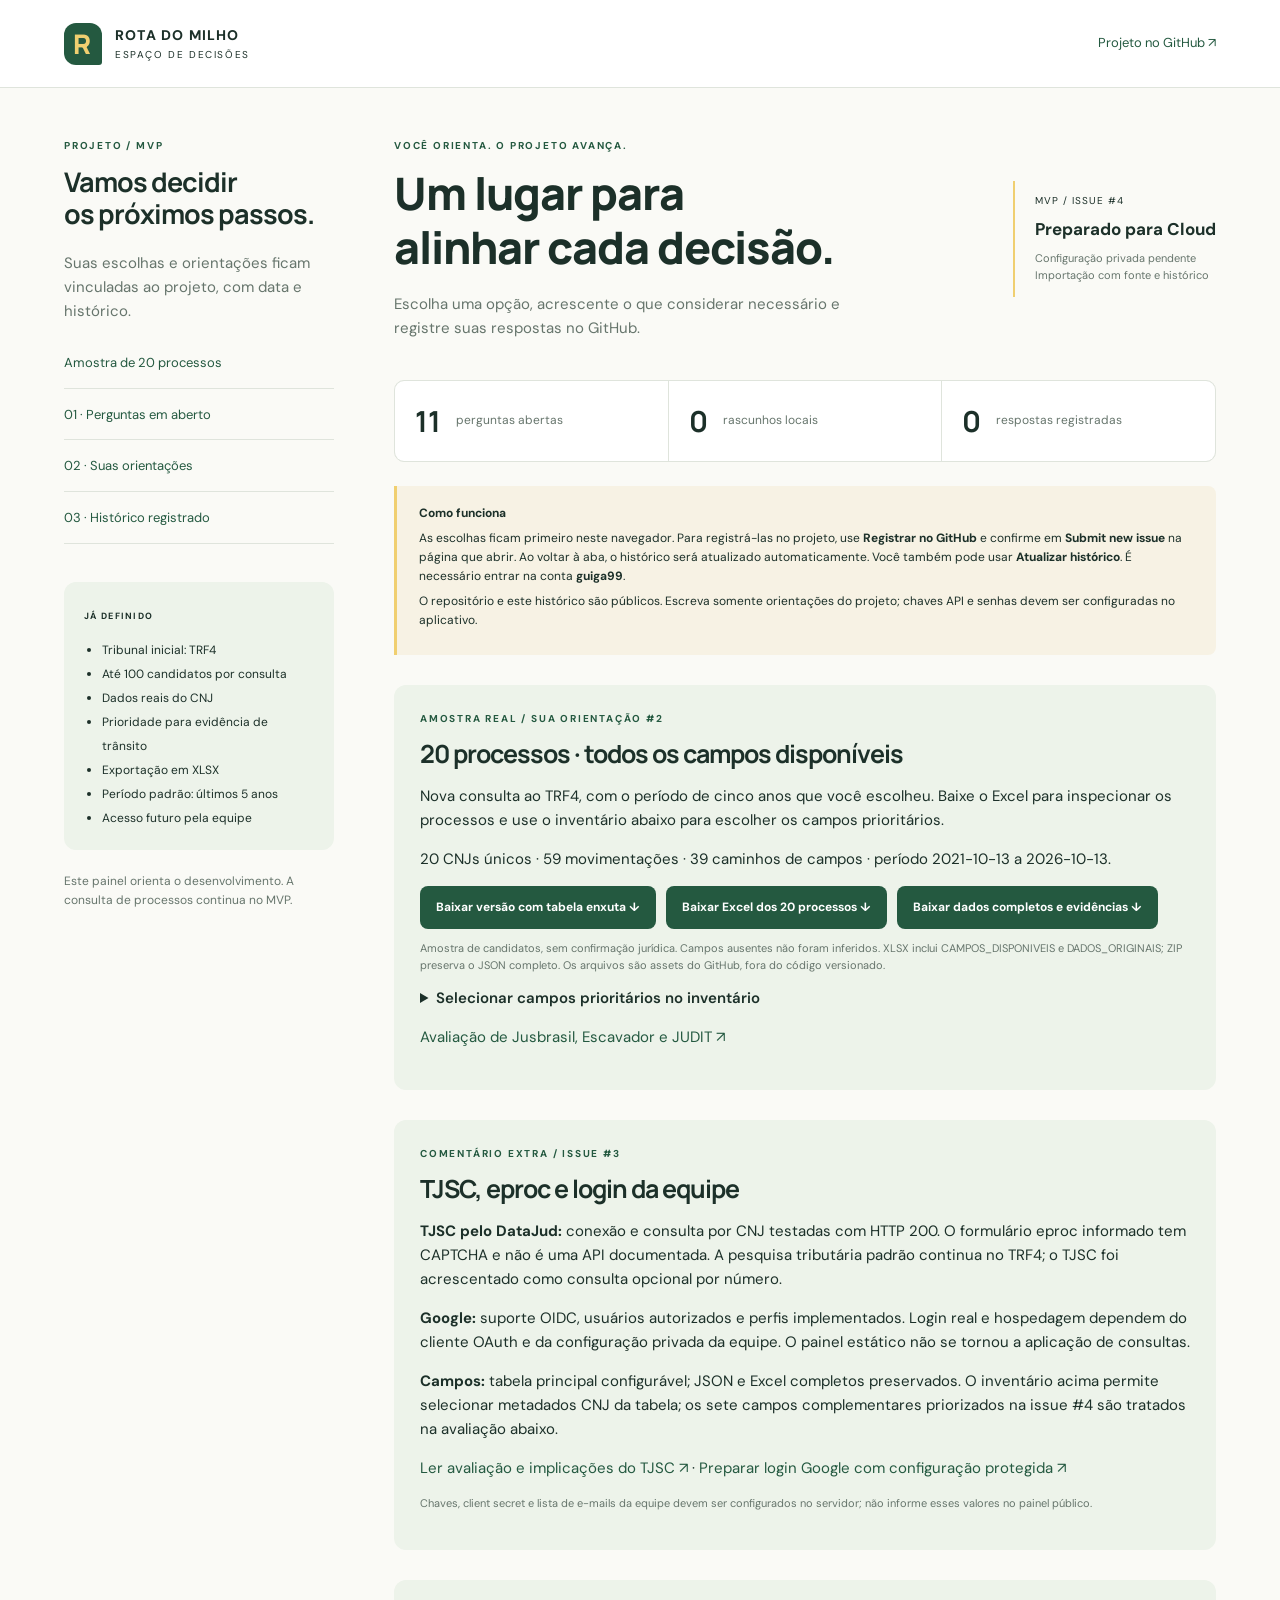
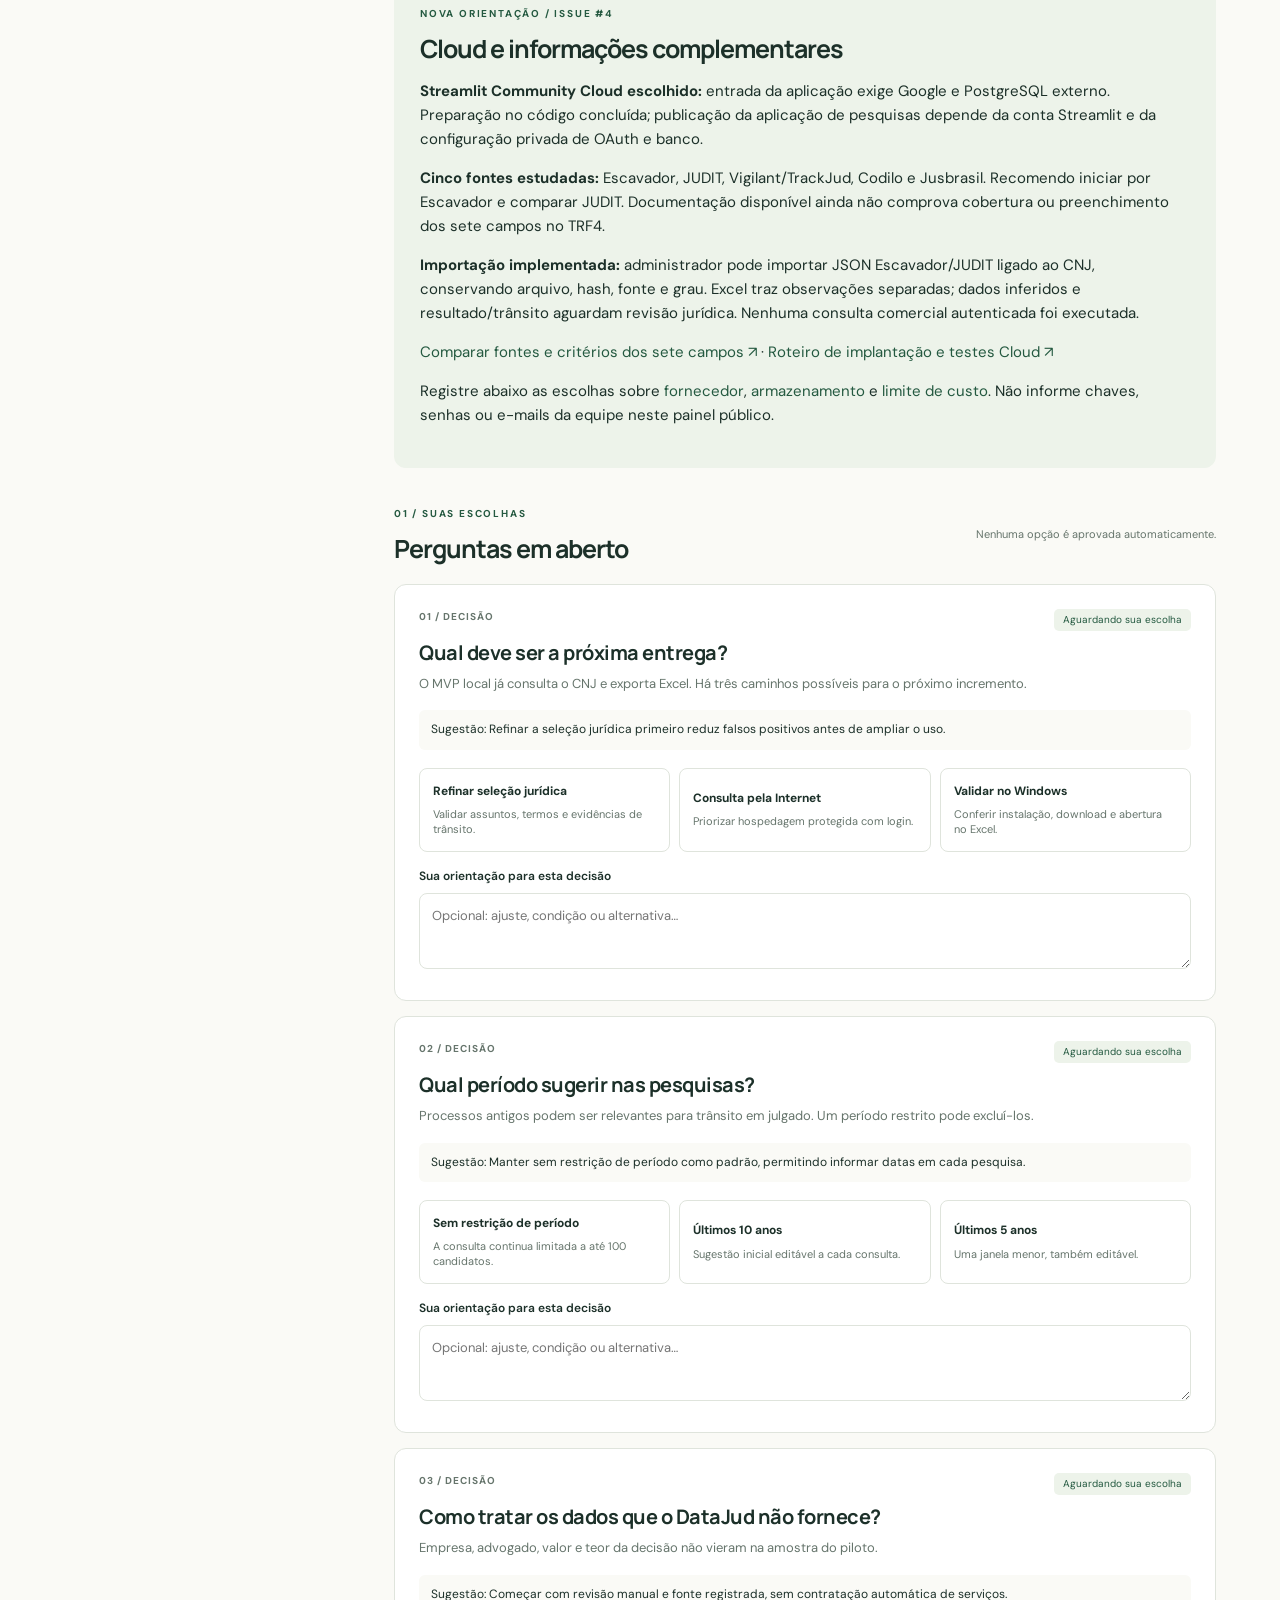
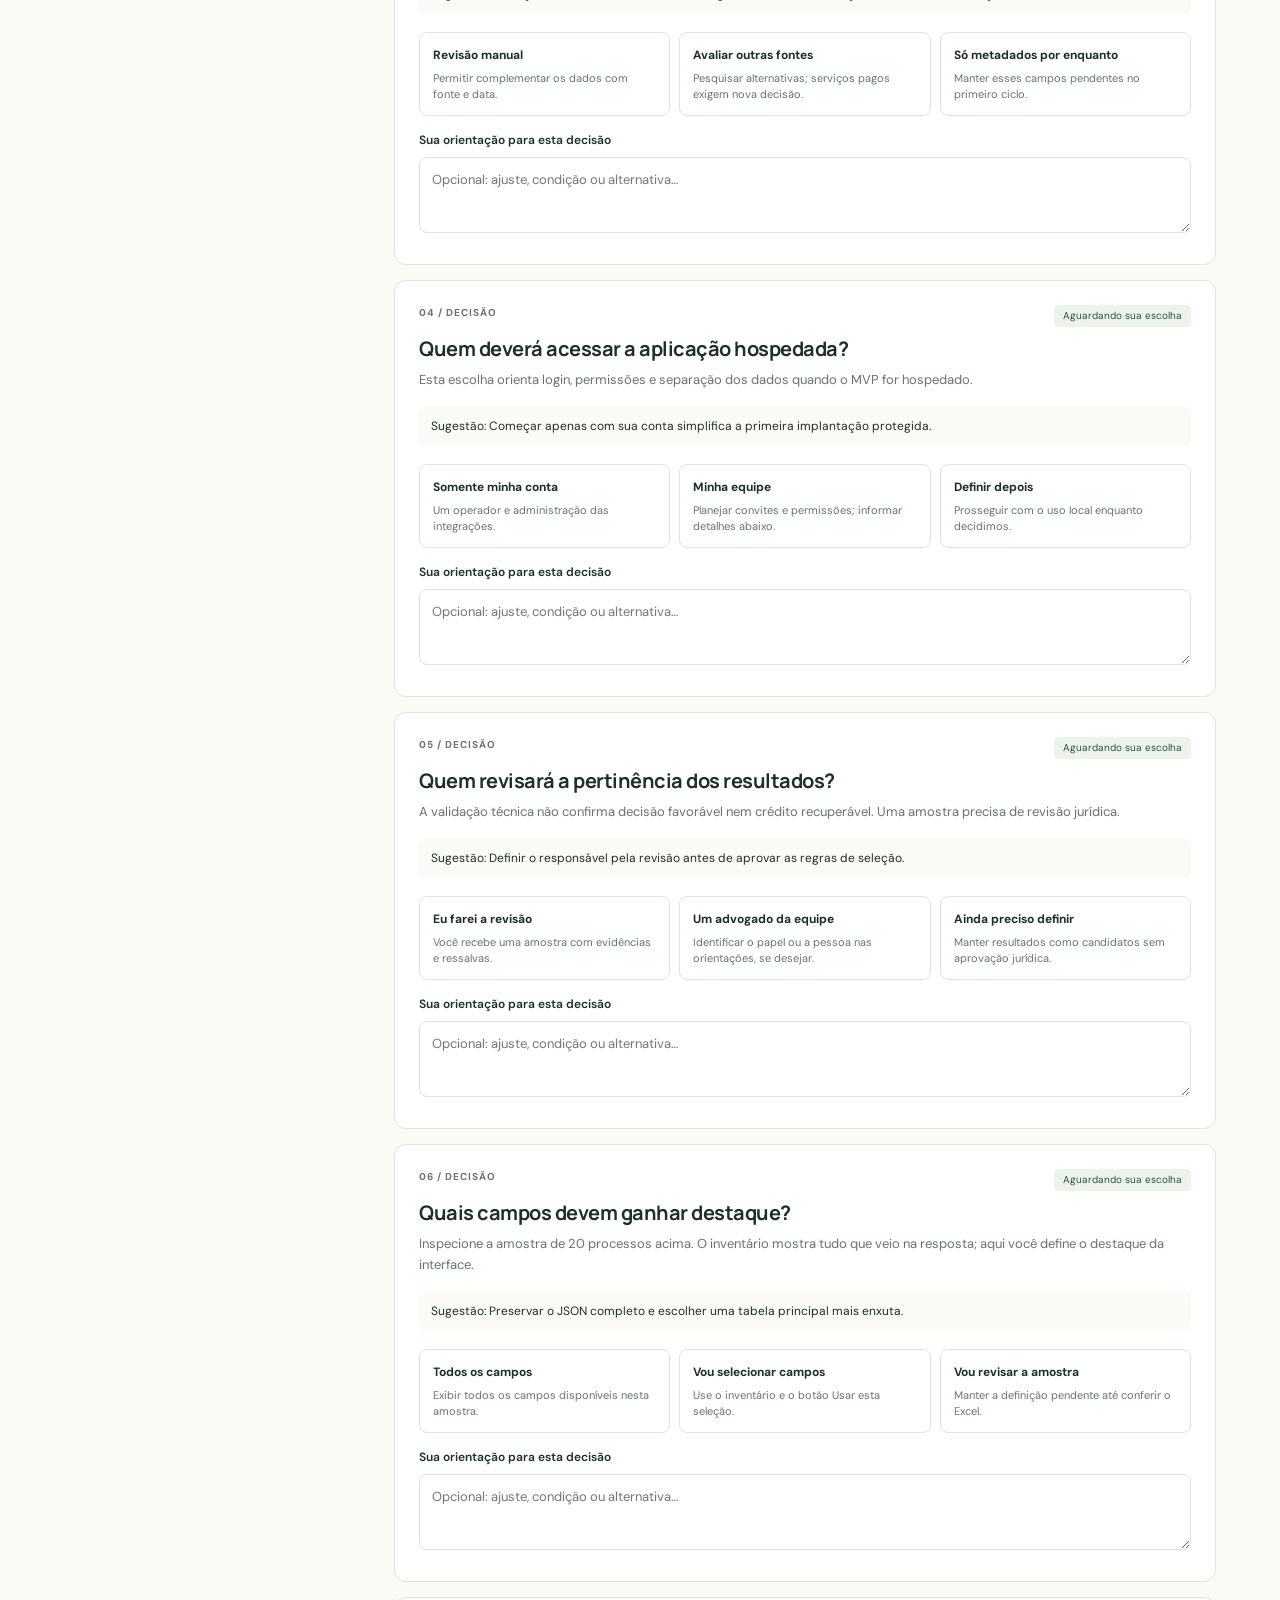
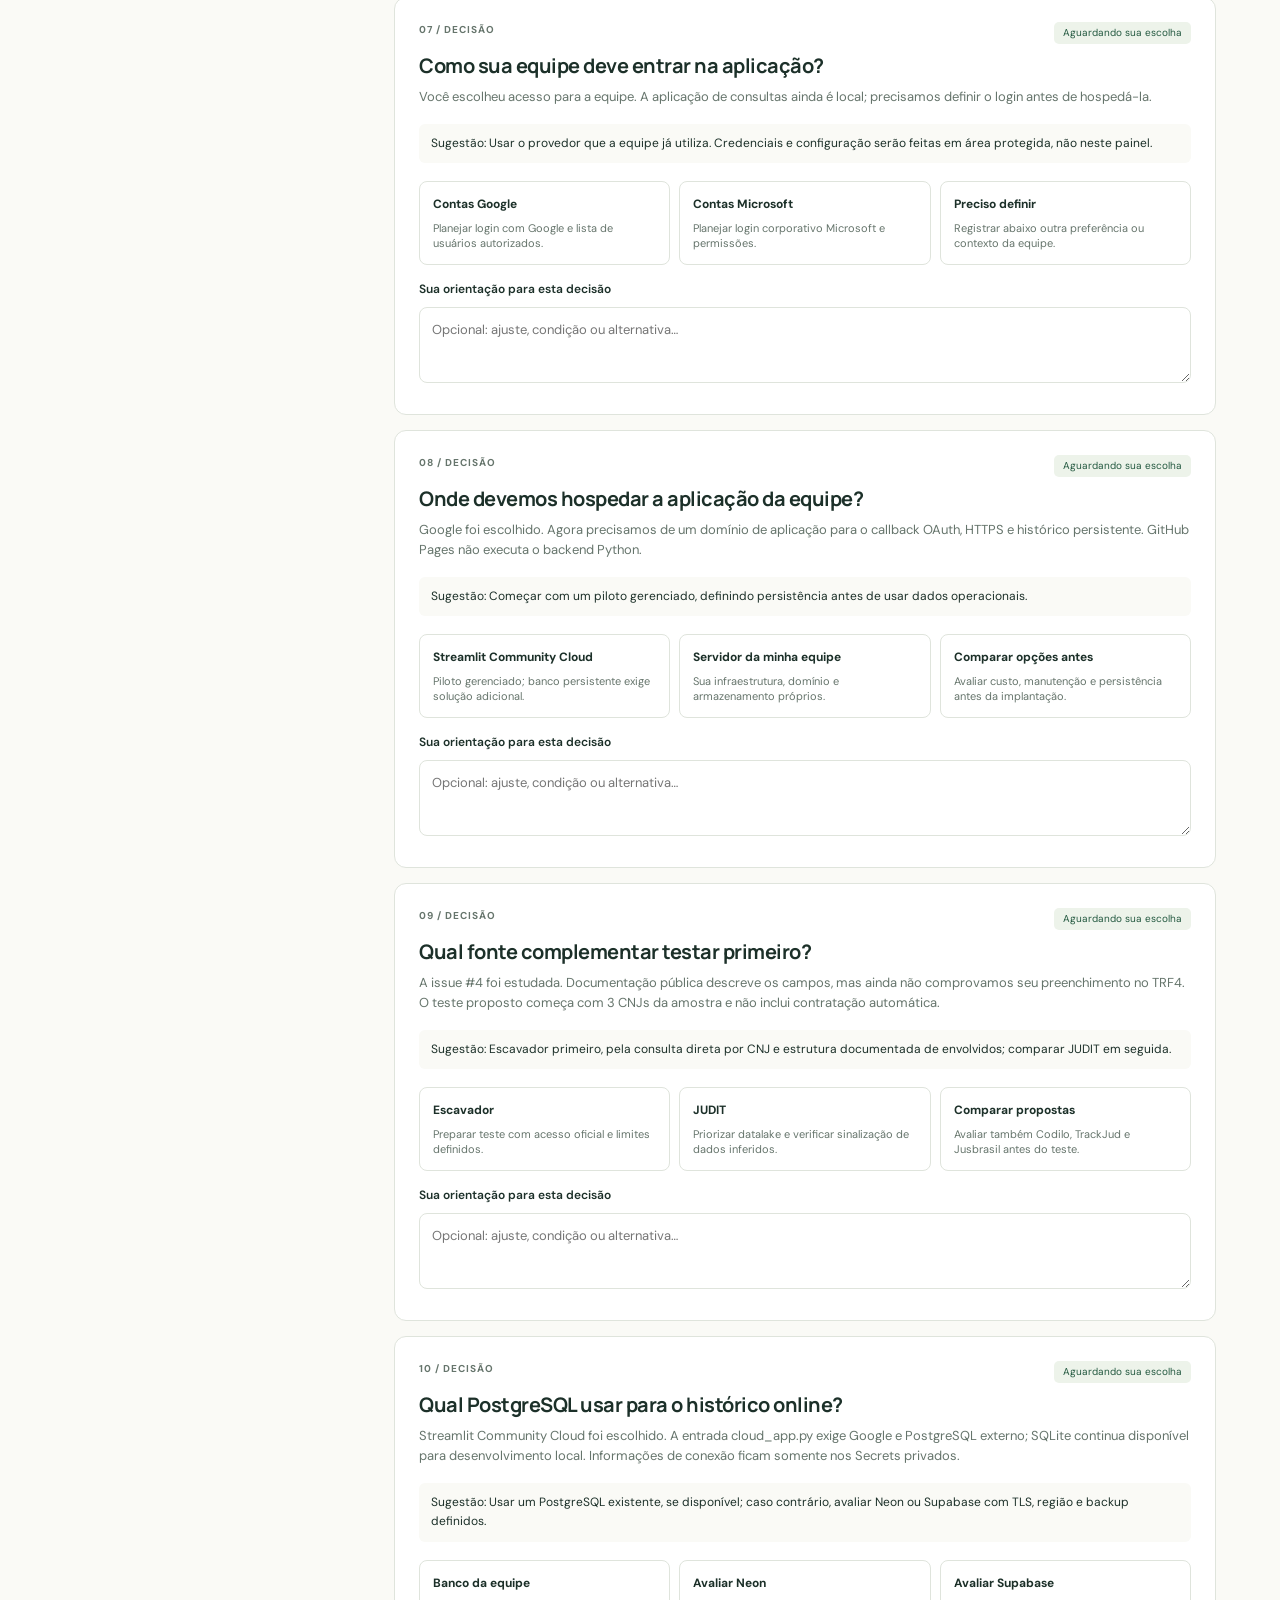
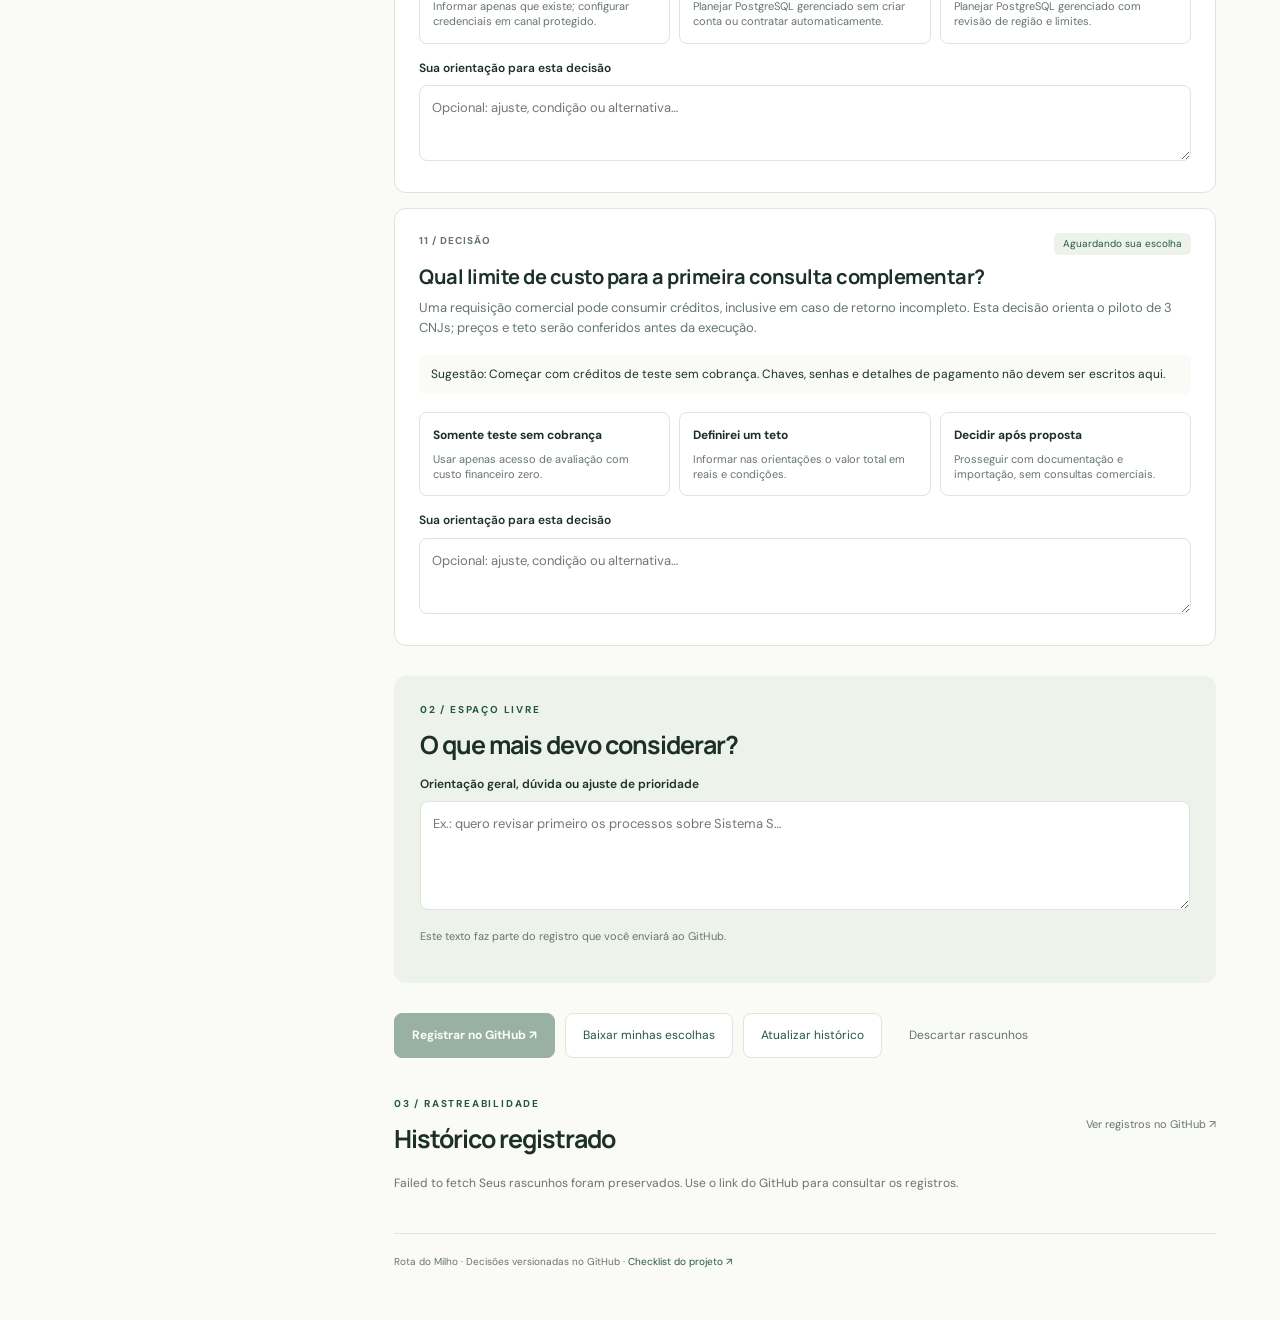
==== commit bfabbd53: "deploy: publica painel de decisoes" ====
--- a/index.html
+++ b/index.html
@@ -5,7 +5,7 @@
 <meta name="description" content="Painel de decisões e orientações do projeto Rota do Milho.">
 <title>Rota do Milho · Decisões</title>
 <link rel="stylesheet" href="style.css">
-<script src="app.js?v=20261014-inc3" defer></script>
+<script src="app.js?v=20261014-inc4" defer></script>
 </head>
 <body>
 <header class="top"><a class="brand" href="./"><span class="mark" aria-hidden="true">R</span><span>ROTA DO MILHO<small>ESPAÇO DE DECISÕES</small></span></a><a class="repo" href="https://github.com/guiga99/Rota_do_milho" target="_blank" rel="noopener">Projeto no GitHub ↗</a></header>
@@ -18,11 +18,12 @@
 <p class="aside-note">Este painel orienta o desenvolvimento. A consulta de processos continua no MVP.</p>
 </aside>
 <main>
-<section class="hero"><div><p class="eyebrow">VOCÊ ORIENTA. O PROJETO AVANÇA.</p><h1>Um lugar para<br>alinhar cada decisão.</h1><p>Escolha uma opção, acrescente o que considerar necessário e registre suas respostas no GitHub.</p></div><div class="hero-tag">PRIMEIRO MVP<br><strong>Implementado</strong><span>23 testes aprovados<br>Consulta e download validados</span></div></section>
-<div class="stats"><div><strong id="count-total">5</strong><span>perguntas abertas</span></div><div><strong id="count-draft">0</strong><span>rascunhos locais</span></div><div><strong id="count-saved">0</strong><span>respostas registradas</span></div></div>
+<section class="hero"><div><p class="eyebrow">VOCÊ ORIENTA. O PROJETO AVANÇA.</p><h1>Um lugar para<br>alinhar cada decisão.</h1><p>Escolha uma opção, acrescente o que considerar necessário e registre suas respostas no GitHub.</p></div><div class="hero-tag">MVP / ISSUE #4<br><strong>Preparado para Cloud</strong><span>Configuração privada pendente<br>Importação com fonte e histórico</span></div></section>
+<div class="stats"><div><strong id="count-total">…</strong><span>perguntas abertas</span></div><div><strong id="count-draft">0</strong><span>rascunhos locais</span></div><div><strong id="count-saved">0</strong><span>respostas registradas</span></div></div>
 <div class="notice"><strong>Como funciona</strong><p>As escolhas ficam primeiro neste navegador. Para registrá-las no projeto, use <b>Registrar no GitHub</b> e confirme em <b>Submit new issue</b> na página que abrir. Ao voltar à aba, o histórico será atualizado automaticamente. Você também pode usar <b>Atualizar histórico</b>. É necessário entrar na conta <b>guiga99</b>.</p><p>O repositório e este histórico são públicos. Escreva somente orientações do projeto; chaves API e senhas devem ser configuradas no aplicativo.</p></div>
 <section id="amostra" class="guidance"><p class="eyebrow">AMOSTRA REAL / SUA ORIENTAÇÃO #2</p><h2>20 processos · todos os campos disponíveis</h2><p>Nova consulta ao TRF4, com o período de cinco anos que você escolheu. Baixe o Excel para inspecionar os processos e use o inventário abaixo para escolher os campos prioritários.</p><p id="sample-status" role="status">Carregando inventário…</p><div class="actions"><a class="sample-link" href="https://github.com/guiga99/Rota_do_milho/releases/download/amostra-trf4-20-v2/TRF4_amostra20.xlsx">Baixar versão com tabela enxuta ↓</a><a class="sample-link" href="https://github.com/guiga99/Rota_do_milho/releases/download/amostra-trf4-20-v1/TRF4_amostra20.xlsx">Baixar Excel dos 20 processos ↓</a><a class="sample-link" href="https://github.com/guiga99/Rota_do_milho/releases/download/amostra-trf4-20-v1/TRF4_amostra20_dados_completos.zip">Baixar dados completos e evidências ↓</a></div><p class="small muted">Amostra de candidatos, sem confirmação jurídica. Campos ausentes não foram inferidos. XLSX inclui CAMPOS_DISPONIVEIS e DADOS_ORIGINAIS; ZIP preserva o JSON completo. Os arquivos são assets do GitHub, fora do código versionado.</p><details><summary>Selecionar campos prioritários no inventário</summary><p class="small">A contagem mostra presença por registro, não qualidade jurídica. [] representa uma lista. As escolhas só serão confirmadas após Registrar no GitHub.</p><div class="actions"><button id="mark-fields" class="secondary">Marcar todos</button><button id="clear-fields" class="secondary">Limpar seleção</button></div><div id="field-list"></div><button id="apply-fields" class="primary">Usar esta seleção como rascunho</button></details><p><a href="https://github.com/guiga99/Rota_do_milho/blob/main/docs/FONTES_COMPLEMENTARES.md" target="_blank" rel="noopener">Avaliação de Jusbrasil, Escavador e JUDIT ↗</a></p></section>
-<section class="guidance" id="avaliacao-tjsc"><p class="eyebrow">COMENTÁRIO EXTRA / ISSUE #3</p><h2>TJSC, eproc e login da equipe</h2><p><strong>TJSC pelo DataJud:</strong> conexão e consulta por CNJ testadas com HTTP 200. O formulário eproc informado tem CAPTCHA e não é uma API documentada. A pesquisa tributária padrão continua no TRF4; o TJSC foi acrescentado como consulta opcional por número.</p><p><strong>Google:</strong> suporte OIDC, usuários autorizados e perfis implementados. Login real e hospedagem dependem do cliente OAuth e da configuração privada da equipe. O painel estático não se tornou a aplicação de consultas.</p><p><strong>Campos:</strong> tabela principal agora configurável; JSON e Excel completos preservados. Sua orientação foi registrada, mas ainda não contém uma lista específica de campos. Use o inventário acima para definir essa lista.</p><p><a href="https://github.com/guiga99/Rota_do_milho/blob/main/docs/TJSC_EPROC.md" target="_blank" rel="noopener">Ler avaliação e implicações do TJSC ↗</a> · <a href="https://github.com/guiga99/Rota_do_milho/blob/main/docs/ACESSO_GOOGLE.md" target="_blank" rel="noopener">Preparar login Google com configuração protegida ↗</a></p><p class="small muted">Chaves, client secret e lista de e-mails da equipe devem ser configurados no servidor; não informe esses valores no painel público.</p></section>
+<section class="guidance" id="avaliacao-tjsc"><p class="eyebrow">COMENTÁRIO EXTRA / ISSUE #3</p><h2>TJSC, eproc e login da equipe</h2><p><strong>TJSC pelo DataJud:</strong> conexão e consulta por CNJ testadas com HTTP 200. O formulário eproc informado tem CAPTCHA e não é uma API documentada. A pesquisa tributária padrão continua no TRF4; o TJSC foi acrescentado como consulta opcional por número.</p><p><strong>Google:</strong> suporte OIDC, usuários autorizados e perfis implementados. Login real e hospedagem dependem do cliente OAuth e da configuração privada da equipe. O painel estático não se tornou a aplicação de consultas.</p><p><strong>Campos:</strong> tabela principal configurável; JSON e Excel completos preservados. O inventário acima permite selecionar metadados CNJ da tabela; os sete campos complementares priorizados na issue #4 são tratados na avaliação abaixo.</p><p><a href="https://github.com/guiga99/Rota_do_milho/blob/main/docs/TJSC_EPROC.md" target="_blank" rel="noopener">Ler avaliação e implicações do TJSC ↗</a> · <a href="https://github.com/guiga99/Rota_do_milho/blob/main/docs/ACESSO_GOOGLE.md" target="_blank" rel="noopener">Preparar login Google com configuração protegida ↗</a></p><p class="small muted">Chaves, client secret e lista de e-mails da equipe devem ser configurados no servidor; não informe esses valores no painel público.</p></section>
+<section class="guidance" id="avaliacao-fontes"><p class="eyebrow">NOVA ORIENTAÇÃO / ISSUE #4</p><h2>Cloud e informações complementares</h2><p><strong>Streamlit Community Cloud escolhido:</strong> entrada da aplicação exige Google e PostgreSQL externo. Preparação no código concluída; publicação da aplicação de pesquisas depende da conta Streamlit e da configuração privada de OAuth e banco.</p><p><strong>Cinco fontes estudadas:</strong> Escavador, JUDIT, Vigilant/TrackJud, Codilo e Jusbrasil. Recomendo iniciar por Escavador e comparar JUDIT. Documentação disponível ainda não comprova cobertura ou preenchimento dos sete campos no TRF4.</p><p><strong>Importação implementada:</strong> administrador pode importar JSON Escavador/JUDIT ligado ao CNJ, conservando arquivo, hash, fonte e grau. Excel traz observações separadas; dados inferidos e resultado/trânsito aguardam revisão jurídica. Nenhuma consulta comercial autenticada foi executada.</p><p><a href="https://github.com/guiga99/Rota_do_milho/blob/main/docs/FONTES_COMPLEMENTARES.md" target="_blank" rel="noopener">Comparar fontes e critérios dos sete campos ↗</a> · <a href="https://github.com/guiga99/Rota_do_milho/blob/main/docs/STREAMLIT_CLOUD.md" target="_blank" rel="noopener">Roteiro de implantação e testes Cloud ↗</a></p><p>Registre abaixo as escolhas sobre <a href="#q-fornecedor_piloto">fornecedor</a>, <a href="#q-persistencia_cloud">armazenamento</a> e <a href="#q-orcamento_piloto">limite de custo</a>. Não informe chaves, senhas ou e-mails da equipe neste painel público.</p></section>
 <section id="perguntas"><div class="section-head"><div><p class="eyebrow">01 / SUAS ESCOLHAS</p><h2>Perguntas em aberto</h2></div><span class="quiet">Nenhuma opção é aprovada automaticamente.</span></div><div id="questions"></div></section>
 <section id="orientacoes" class="guidance"><p class="eyebrow">02 / ESPAÇO LIVRE</p><h2>O que mais devo considerar?</h2><label for="general-note">Orientação geral, dúvida ou ajuste de prioridade</label><textarea id="general-note" rows="4" maxlength="2000" placeholder="Ex.: quero revisar primeiro os processos sobre Sistema S…"></textarea><p class="muted small">Este texto faz parte do registro que você enviará ao GitHub.</p></section>
 <div class="actions"><button id="save" class="primary">Registrar no GitHub ↗</button><button id="export" class="secondary">Baixar minhas escolhas</button><button id="refresh" class="secondary">Atualizar histórico</button><button id="discard" class="text-button">Descartar rascunhos</button></div>
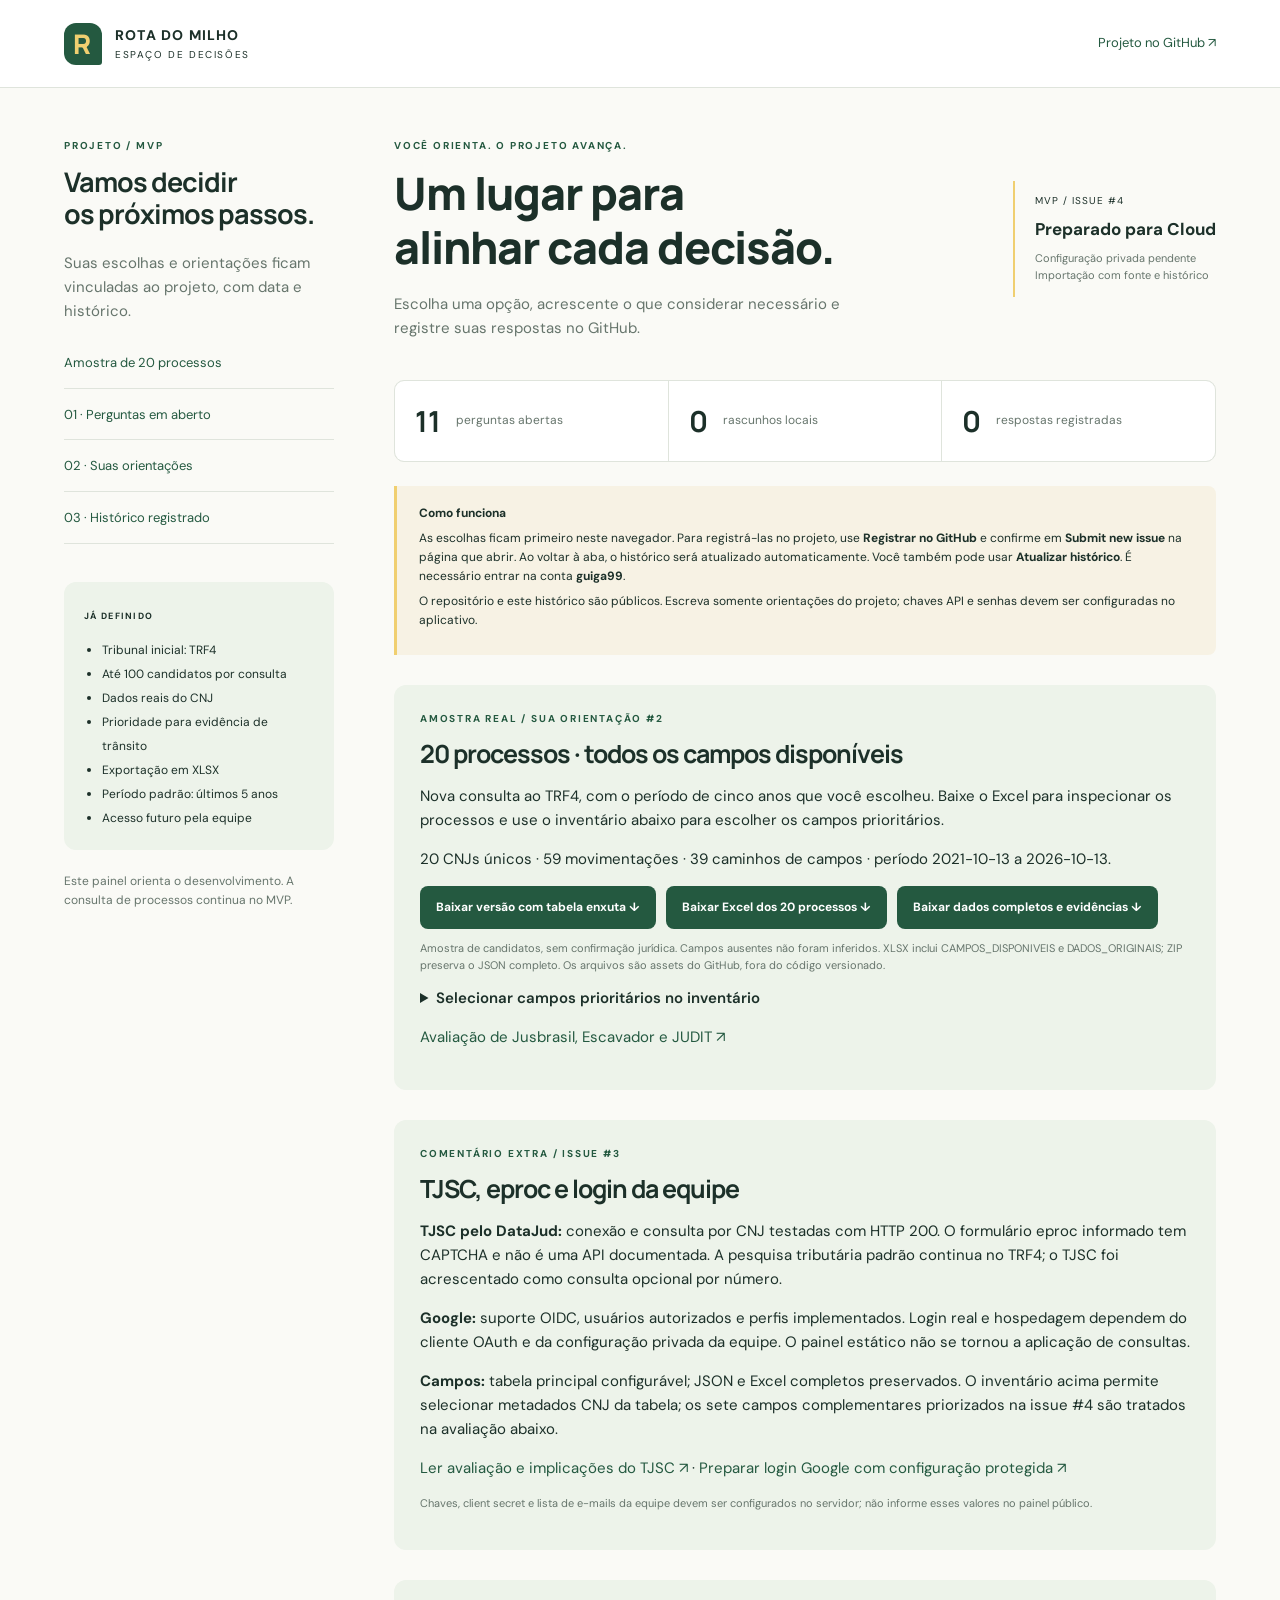
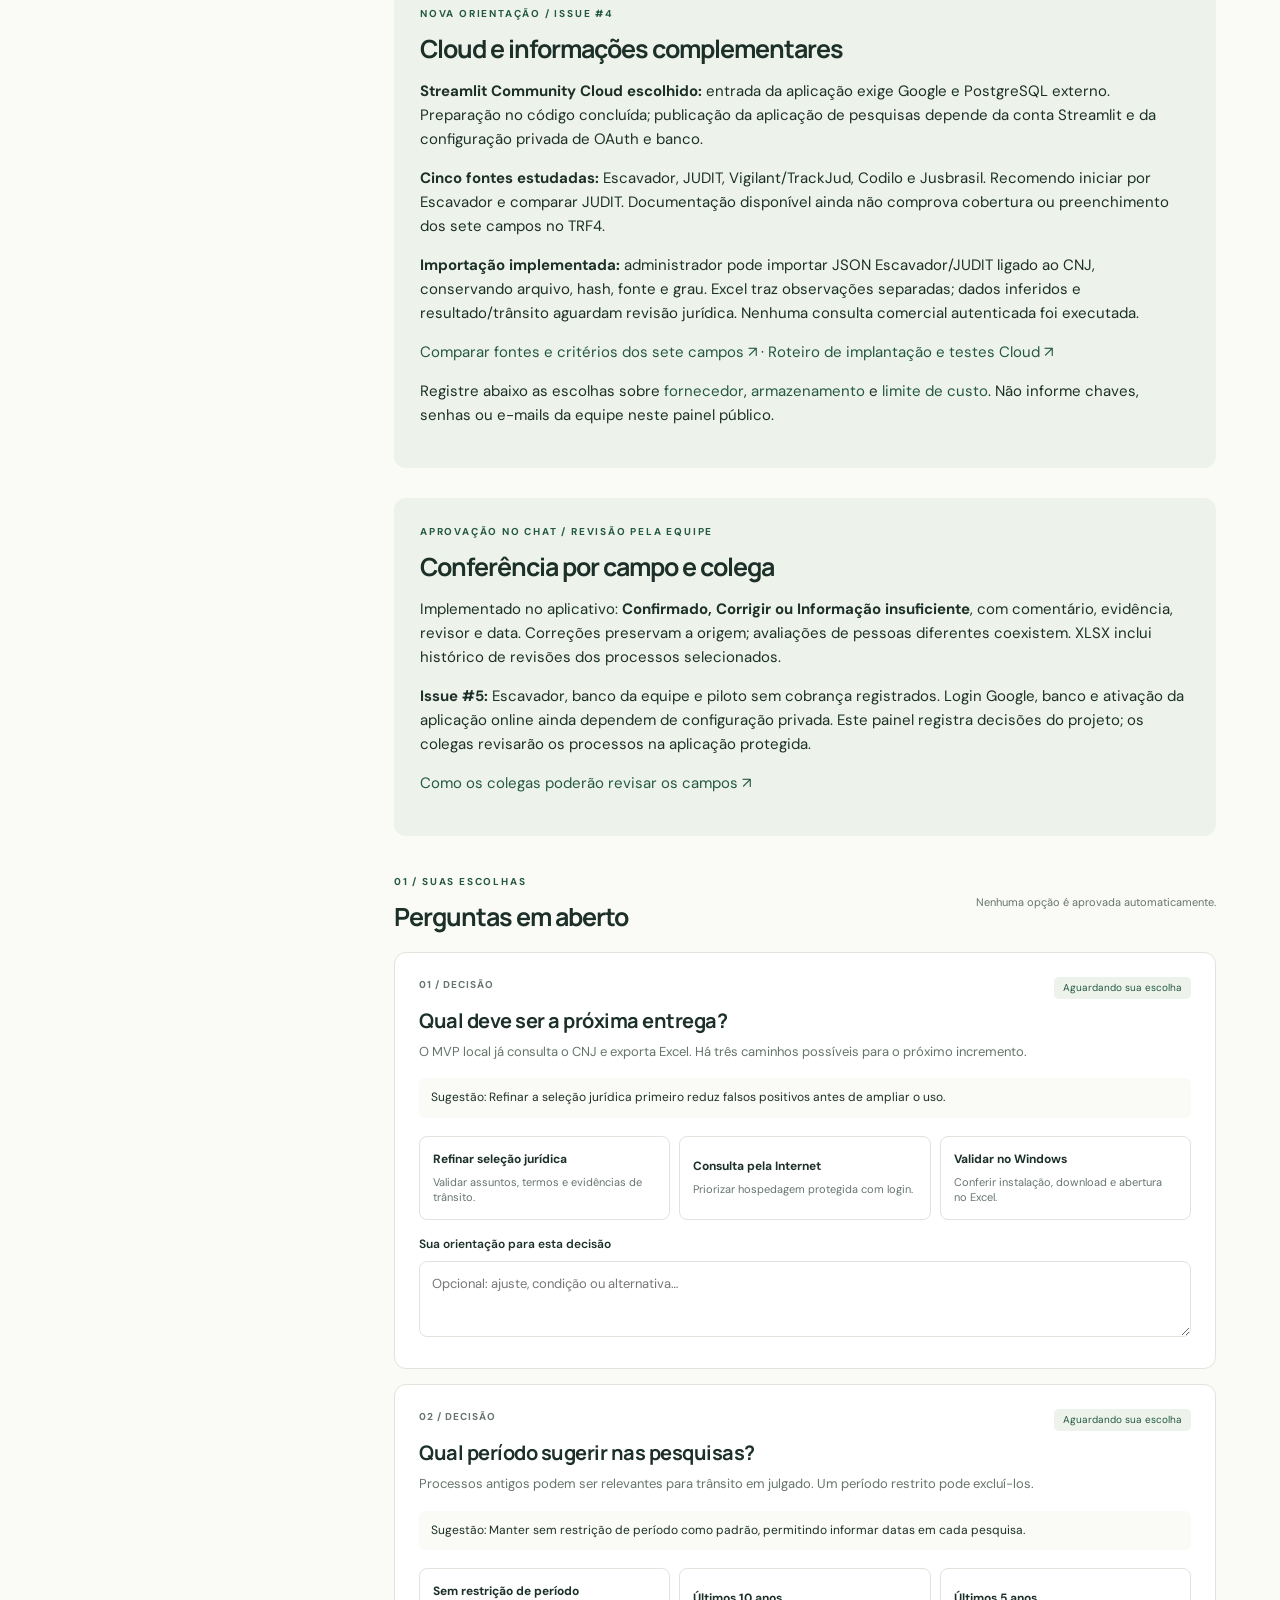
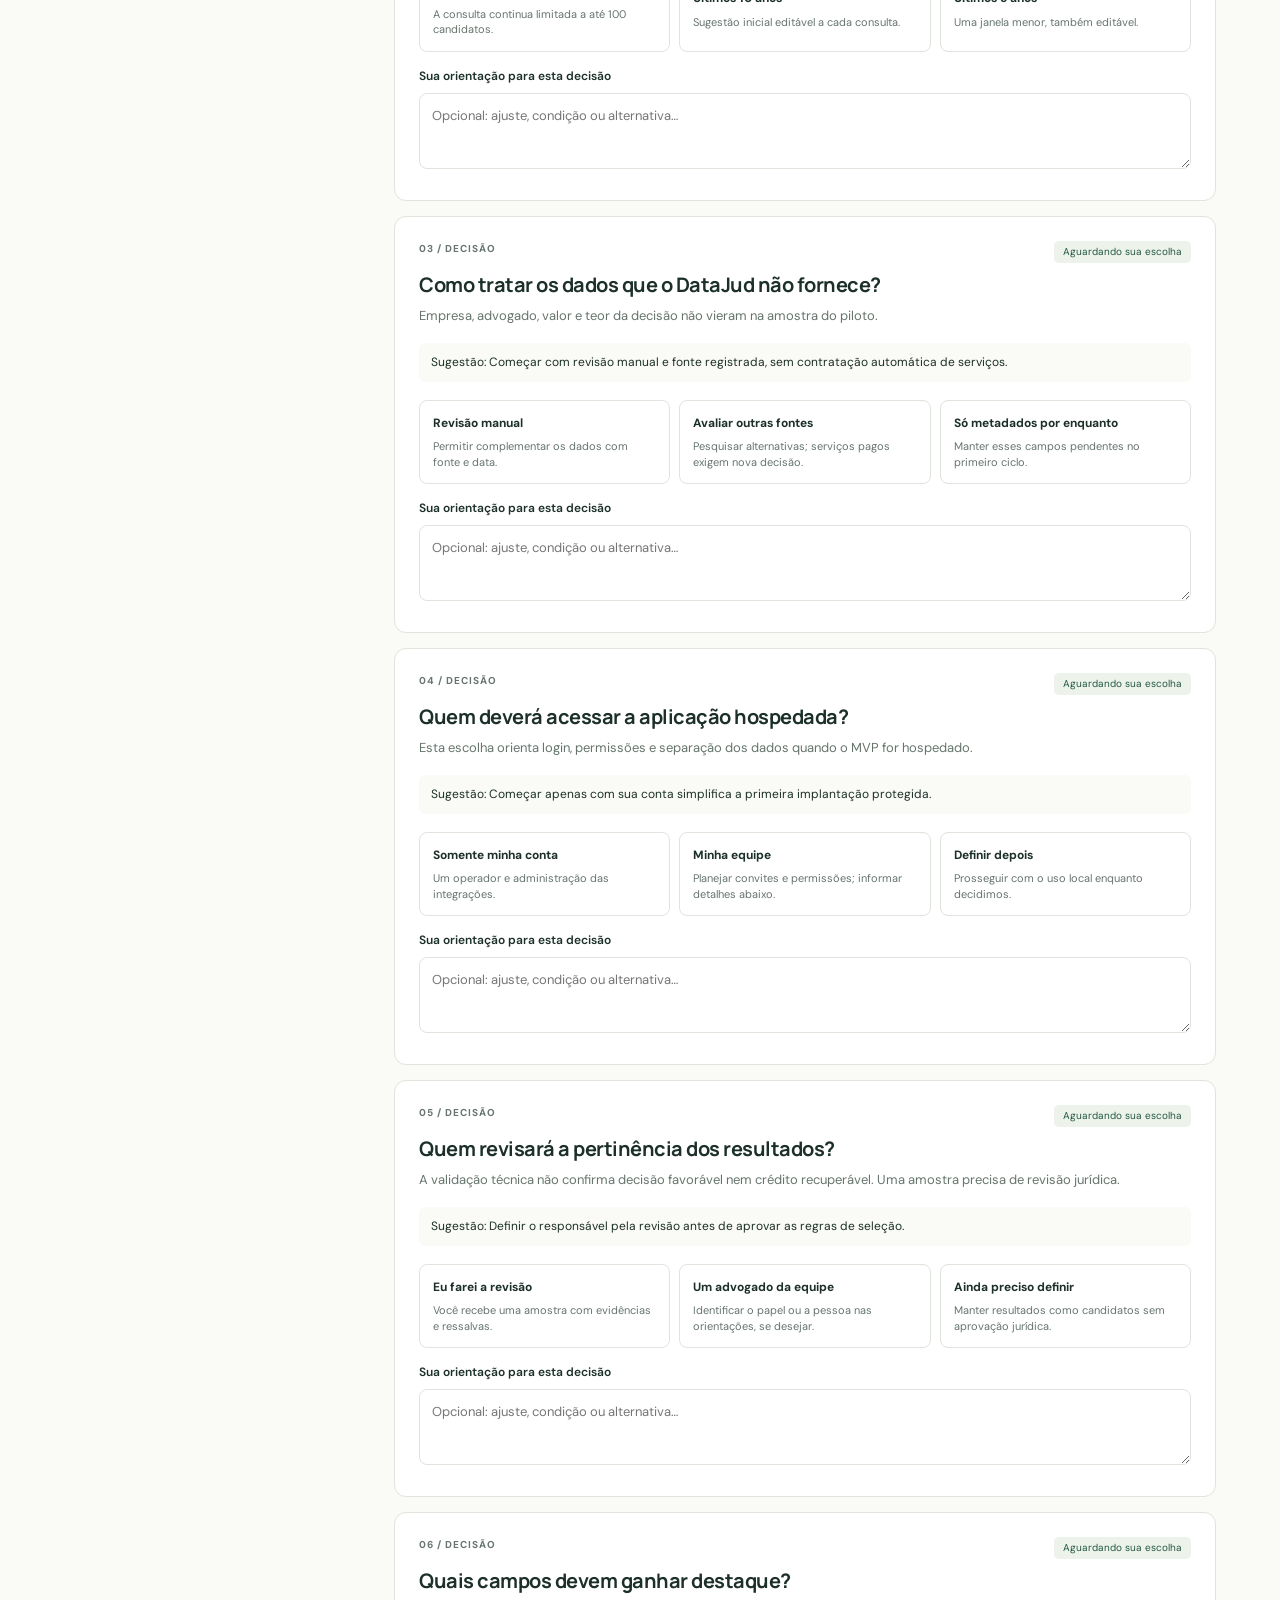
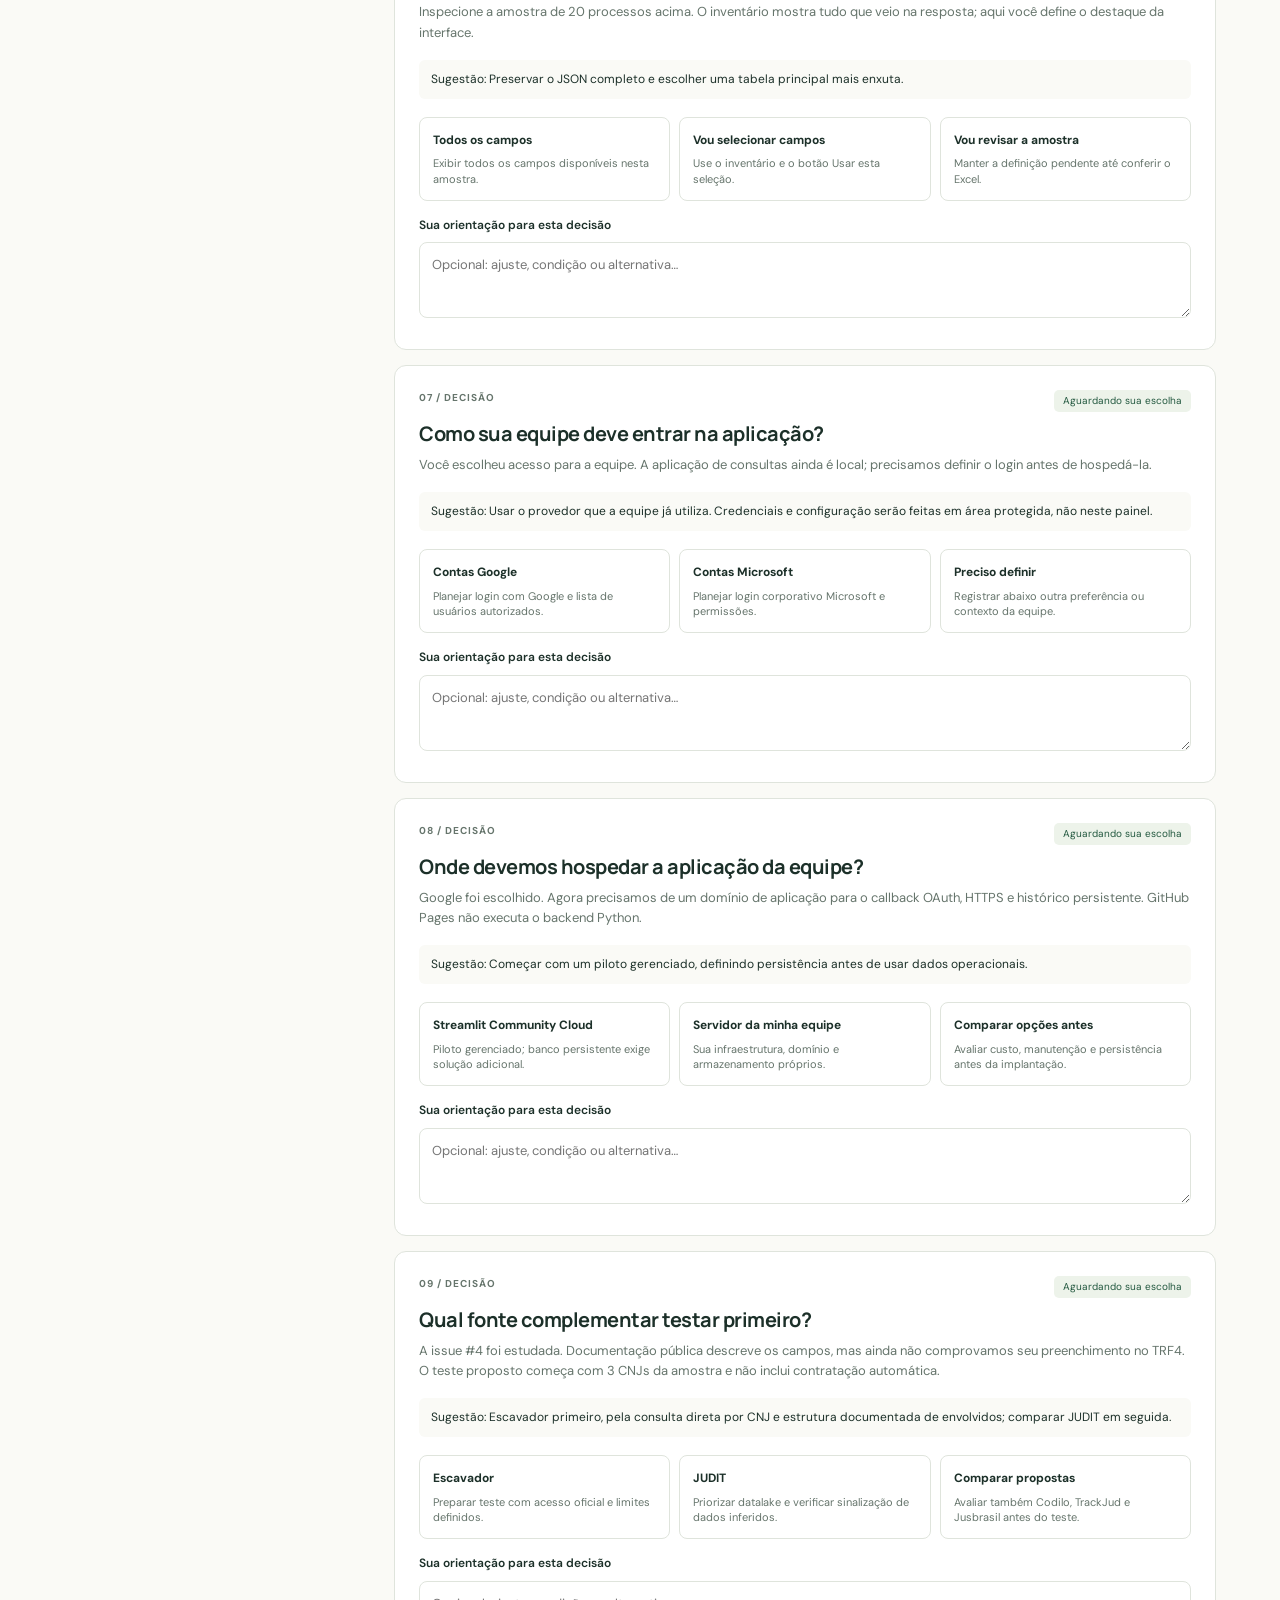
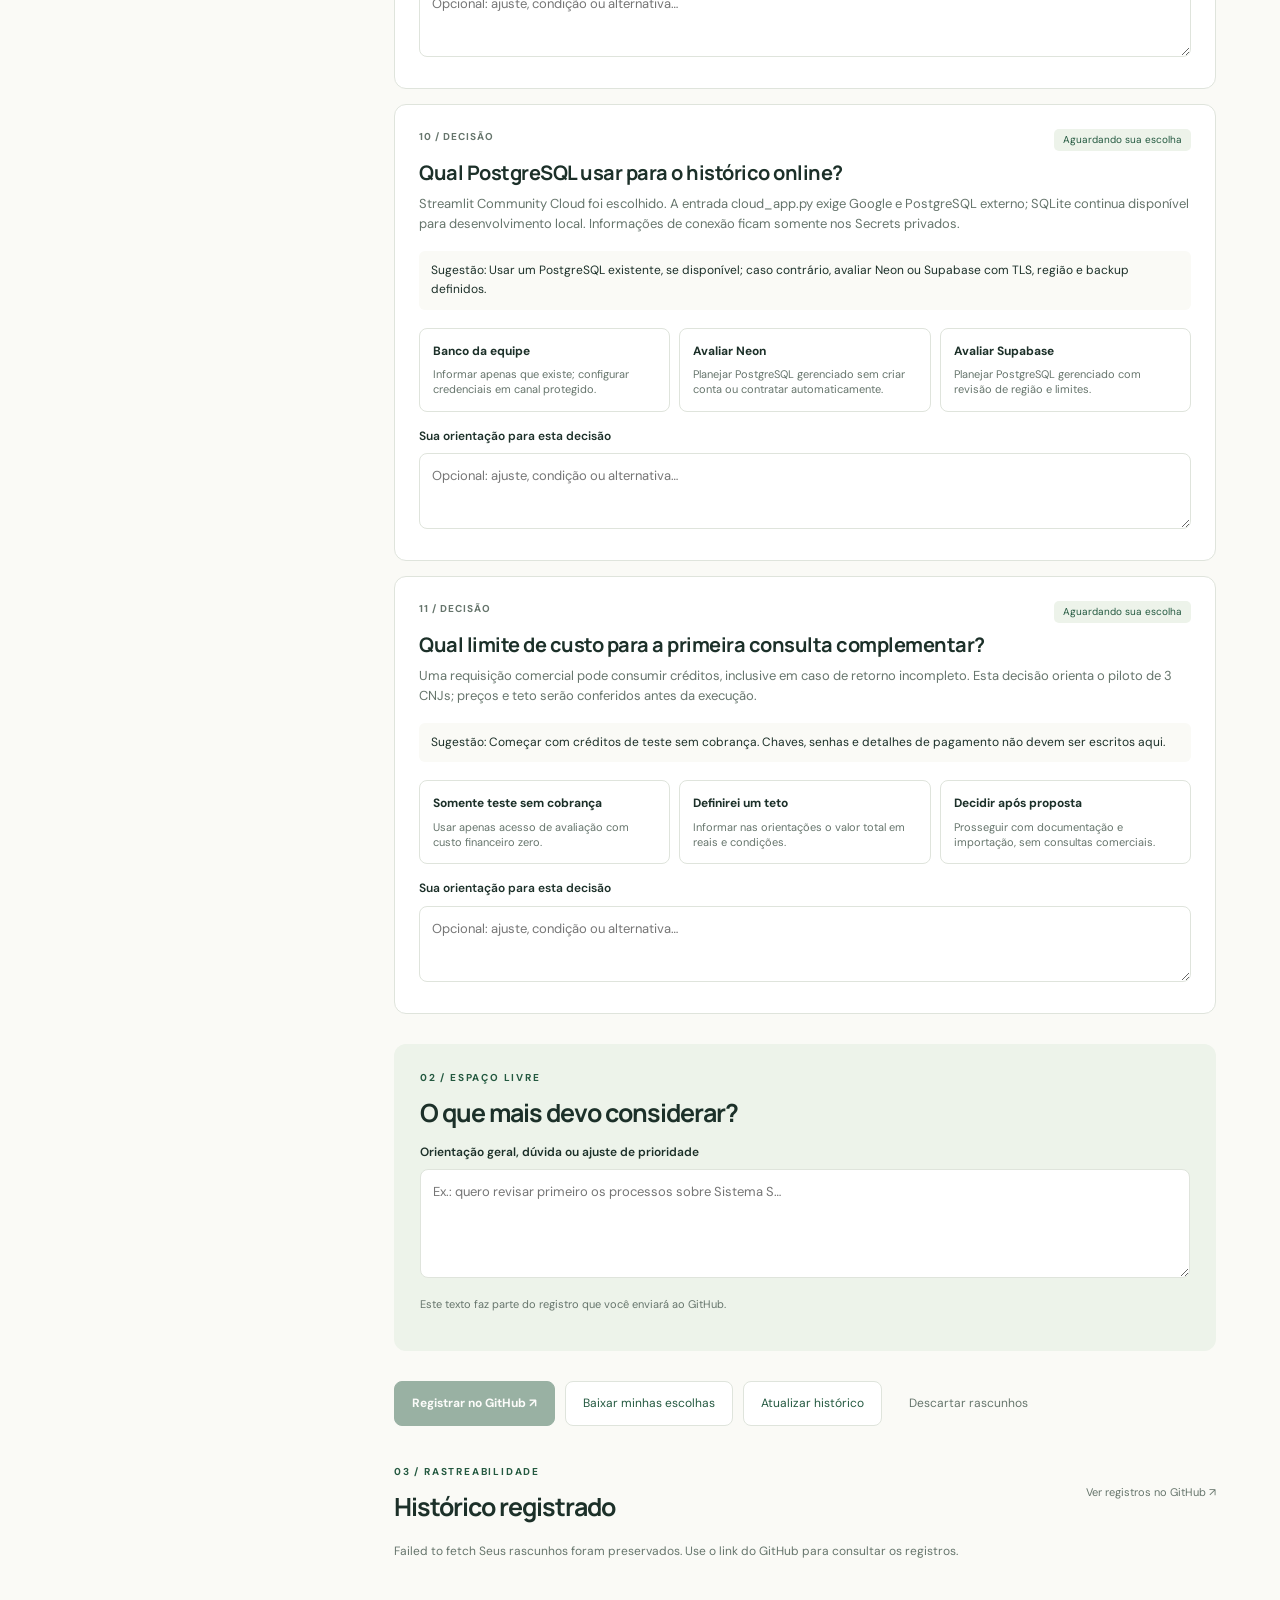
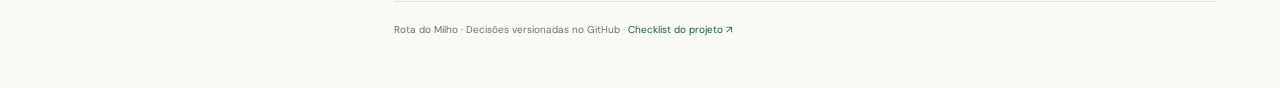
==== commit 6ef426e4: "deploy: publica painel de decisoes" ====
--- a/index.html
+++ b/index.html
@@ -24,6 +24,7 @@
 <section id="amostra" class="guidance"><p class="eyebrow">AMOSTRA REAL / SUA ORIENTAÇÃO #2</p><h2>20 processos · todos os campos disponíveis</h2><p>Nova consulta ao TRF4, com o período de cinco anos que você escolheu. Baixe o Excel para inspecionar os processos e use o inventário abaixo para escolher os campos prioritários.</p><p id="sample-status" role="status">Carregando inventário…</p><div class="actions"><a class="sample-link" href="https://github.com/guiga99/Rota_do_milho/releases/download/amostra-trf4-20-v2/TRF4_amostra20.xlsx">Baixar versão com tabela enxuta ↓</a><a class="sample-link" href="https://github.com/guiga99/Rota_do_milho/releases/download/amostra-trf4-20-v1/TRF4_amostra20.xlsx">Baixar Excel dos 20 processos ↓</a><a class="sample-link" href="https://github.com/guiga99/Rota_do_milho/releases/download/amostra-trf4-20-v1/TRF4_amostra20_dados_completos.zip">Baixar dados completos e evidências ↓</a></div><p class="small muted">Amostra de candidatos, sem confirmação jurídica. Campos ausentes não foram inferidos. XLSX inclui CAMPOS_DISPONIVEIS e DADOS_ORIGINAIS; ZIP preserva o JSON completo. Os arquivos são assets do GitHub, fora do código versionado.</p><details><summary>Selecionar campos prioritários no inventário</summary><p class="small">A contagem mostra presença por registro, não qualidade jurídica. [] representa uma lista. As escolhas só serão confirmadas após Registrar no GitHub.</p><div class="actions"><button id="mark-fields" class="secondary">Marcar todos</button><button id="clear-fields" class="secondary">Limpar seleção</button></div><div id="field-list"></div><button id="apply-fields" class="primary">Usar esta seleção como rascunho</button></details><p><a href="https://github.com/guiga99/Rota_do_milho/blob/main/docs/FONTES_COMPLEMENTARES.md" target="_blank" rel="noopener">Avaliação de Jusbrasil, Escavador e JUDIT ↗</a></p></section>
 <section class="guidance" id="avaliacao-tjsc"><p class="eyebrow">COMENTÁRIO EXTRA / ISSUE #3</p><h2>TJSC, eproc e login da equipe</h2><p><strong>TJSC pelo DataJud:</strong> conexão e consulta por CNJ testadas com HTTP 200. O formulário eproc informado tem CAPTCHA e não é uma API documentada. A pesquisa tributária padrão continua no TRF4; o TJSC foi acrescentado como consulta opcional por número.</p><p><strong>Google:</strong> suporte OIDC, usuários autorizados e perfis implementados. Login real e hospedagem dependem do cliente OAuth e da configuração privada da equipe. O painel estático não se tornou a aplicação de consultas.</p><p><strong>Campos:</strong> tabela principal configurável; JSON e Excel completos preservados. O inventário acima permite selecionar metadados CNJ da tabela; os sete campos complementares priorizados na issue #4 são tratados na avaliação abaixo.</p><p><a href="https://github.com/guiga99/Rota_do_milho/blob/main/docs/TJSC_EPROC.md" target="_blank" rel="noopener">Ler avaliação e implicações do TJSC ↗</a> · <a href="https://github.com/guiga99/Rota_do_milho/blob/main/docs/ACESSO_GOOGLE.md" target="_blank" rel="noopener">Preparar login Google com configuração protegida ↗</a></p><p class="small muted">Chaves, client secret e lista de e-mails da equipe devem ser configurados no servidor; não informe esses valores no painel público.</p></section>
 <section class="guidance" id="avaliacao-fontes"><p class="eyebrow">NOVA ORIENTAÇÃO / ISSUE #4</p><h2>Cloud e informações complementares</h2><p><strong>Streamlit Community Cloud escolhido:</strong> entrada da aplicação exige Google e PostgreSQL externo. Preparação no código concluída; publicação da aplicação de pesquisas depende da conta Streamlit e da configuração privada de OAuth e banco.</p><p><strong>Cinco fontes estudadas:</strong> Escavador, JUDIT, Vigilant/TrackJud, Codilo e Jusbrasil. Recomendo iniciar por Escavador e comparar JUDIT. Documentação disponível ainda não comprova cobertura ou preenchimento dos sete campos no TRF4.</p><p><strong>Importação implementada:</strong> administrador pode importar JSON Escavador/JUDIT ligado ao CNJ, conservando arquivo, hash, fonte e grau. Excel traz observações separadas; dados inferidos e resultado/trânsito aguardam revisão jurídica. Nenhuma consulta comercial autenticada foi executada.</p><p><a href="https://github.com/guiga99/Rota_do_milho/blob/main/docs/FONTES_COMPLEMENTARES.md" target="_blank" rel="noopener">Comparar fontes e critérios dos sete campos ↗</a> · <a href="https://github.com/guiga99/Rota_do_milho/blob/main/docs/STREAMLIT_CLOUD.md" target="_blank" rel="noopener">Roteiro de implantação e testes Cloud ↗</a></p><p>Registre abaixo as escolhas sobre <a href="#q-fornecedor_piloto">fornecedor</a>, <a href="#q-persistencia_cloud">armazenamento</a> e <a href="#q-orcamento_piloto">limite de custo</a>. Não informe chaves, senhas ou e-mails da equipe neste painel público.</p></section>
+<section class="guidance" id="revisao-equipe"><p class="eyebrow">APROVAÇÃO NO CHAT / REVISÃO PELA EQUIPE</p><h2>Conferência por campo e colega</h2><p>Implementado no aplicativo: <strong>Confirmado, Corrigir ou Informação insuficiente</strong>, com comentário, evidência, revisor e data. Correções preservam a origem; avaliações de pessoas diferentes coexistem. XLSX inclui histórico de revisões dos processos selecionados.</p><p><strong>Issue #5:</strong> Escavador, banco da equipe e piloto sem cobrança registrados. Login Google, banco e ativação da aplicação online ainda dependem de configuração privada. Este painel registra decisões do projeto; os colegas revisarão os processos na aplicação protegida.</p><p><a href="https://github.com/guiga99/Rota_do_milho/blob/main/docs/REVISAO_CAMPOS.md" target="_blank" rel="noopener">Como os colegas poderão revisar os campos ↗</a></p></section>
 <section id="perguntas"><div class="section-head"><div><p class="eyebrow">01 / SUAS ESCOLHAS</p><h2>Perguntas em aberto</h2></div><span class="quiet">Nenhuma opção é aprovada automaticamente.</span></div><div id="questions"></div></section>
 <section id="orientacoes" class="guidance"><p class="eyebrow">02 / ESPAÇO LIVRE</p><h2>O que mais devo considerar?</h2><label for="general-note">Orientação geral, dúvida ou ajuste de prioridade</label><textarea id="general-note" rows="4" maxlength="2000" placeholder="Ex.: quero revisar primeiro os processos sobre Sistema S…"></textarea><p class="muted small">Este texto faz parte do registro que você enviará ao GitHub.</p></section>
 <div class="actions"><button id="save" class="primary">Registrar no GitHub ↗</button><button id="export" class="secondary">Baixar minhas escolhas</button><button id="refresh" class="secondary">Atualizar histórico</button><button id="discard" class="text-button">Descartar rascunhos</button></div>
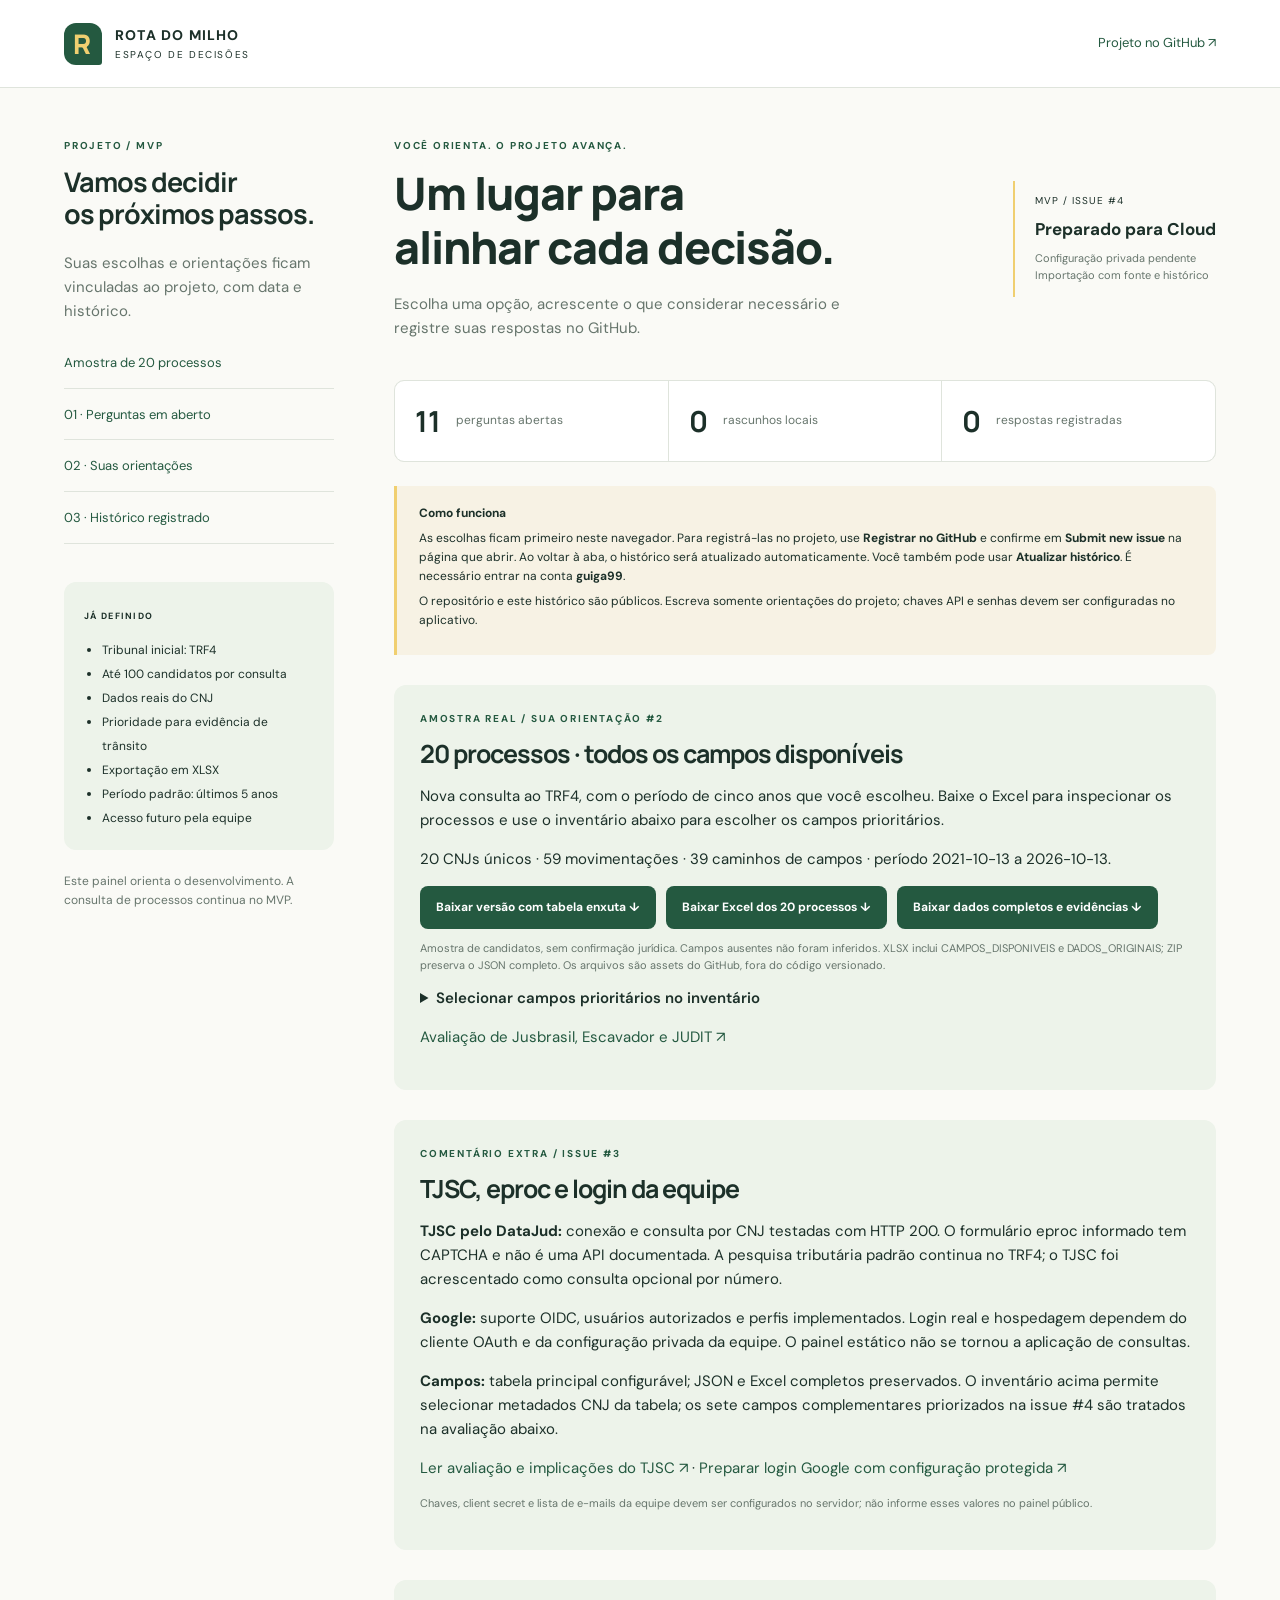
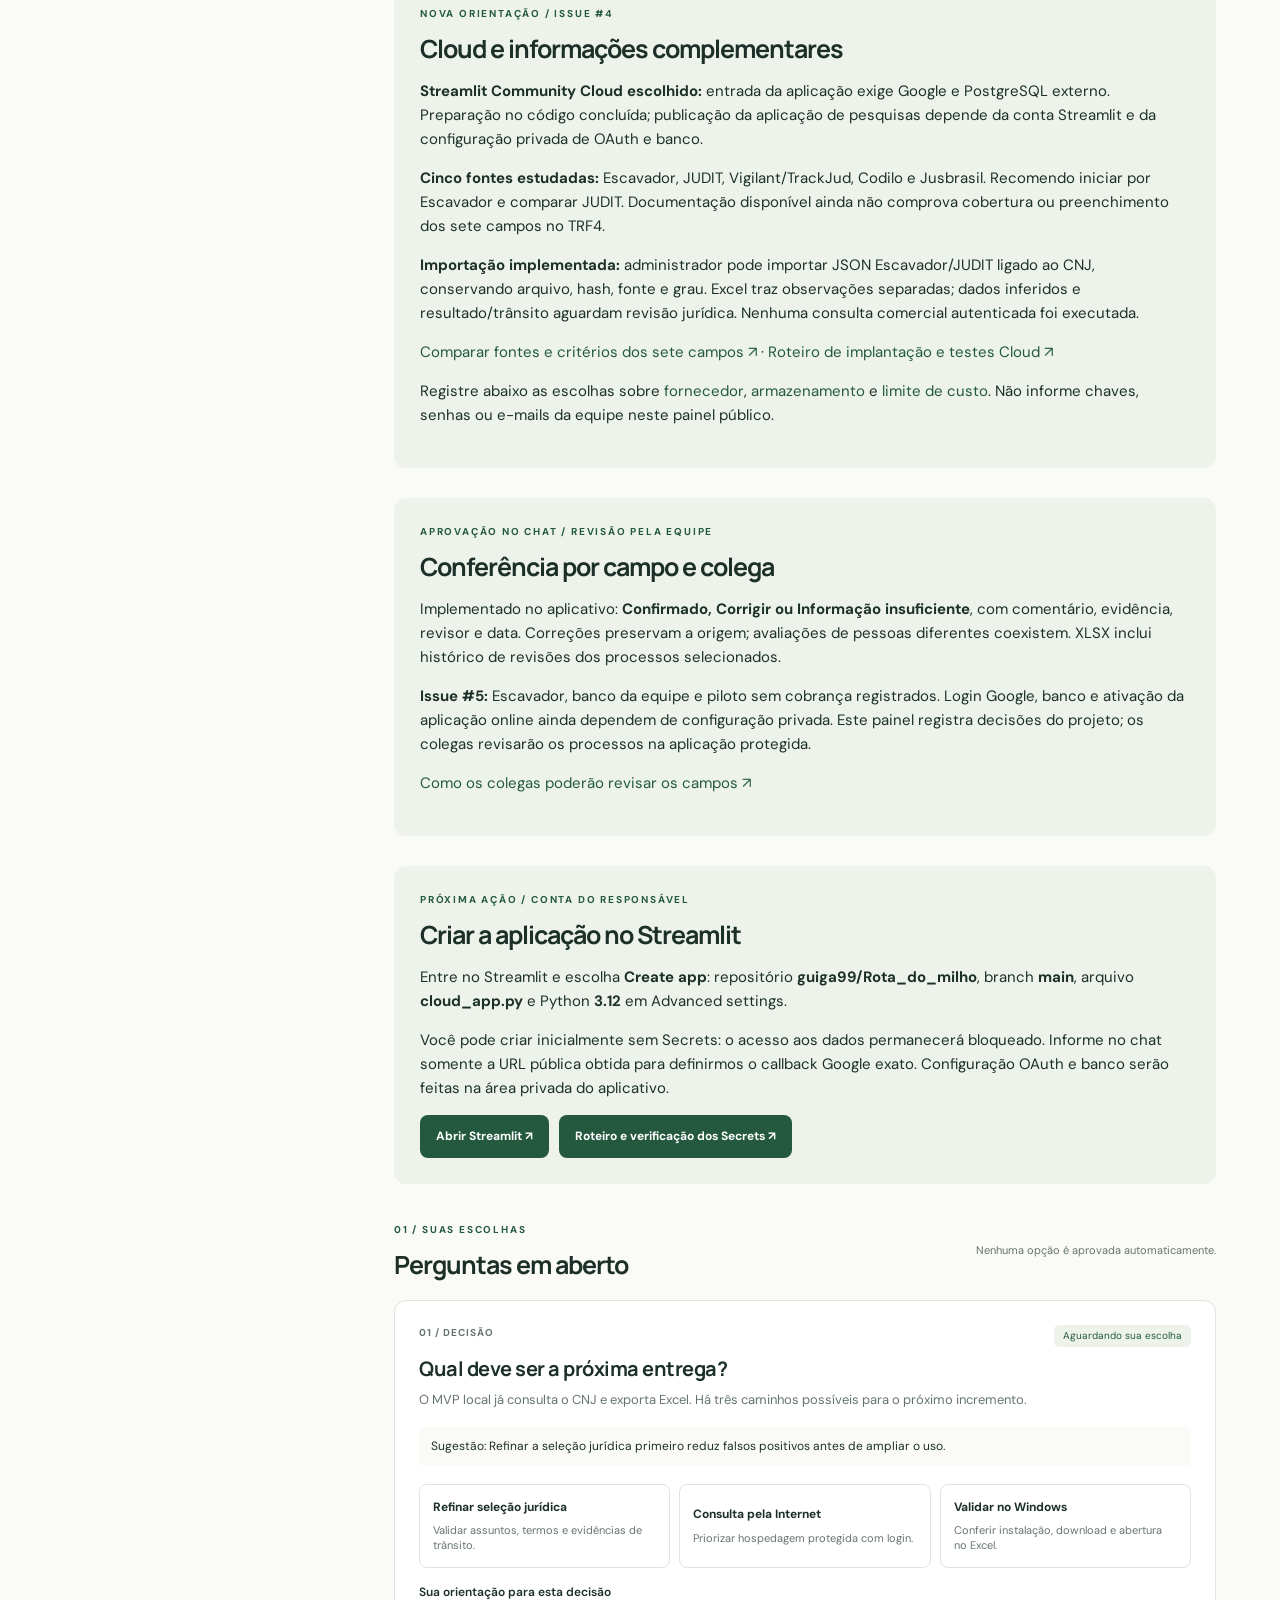
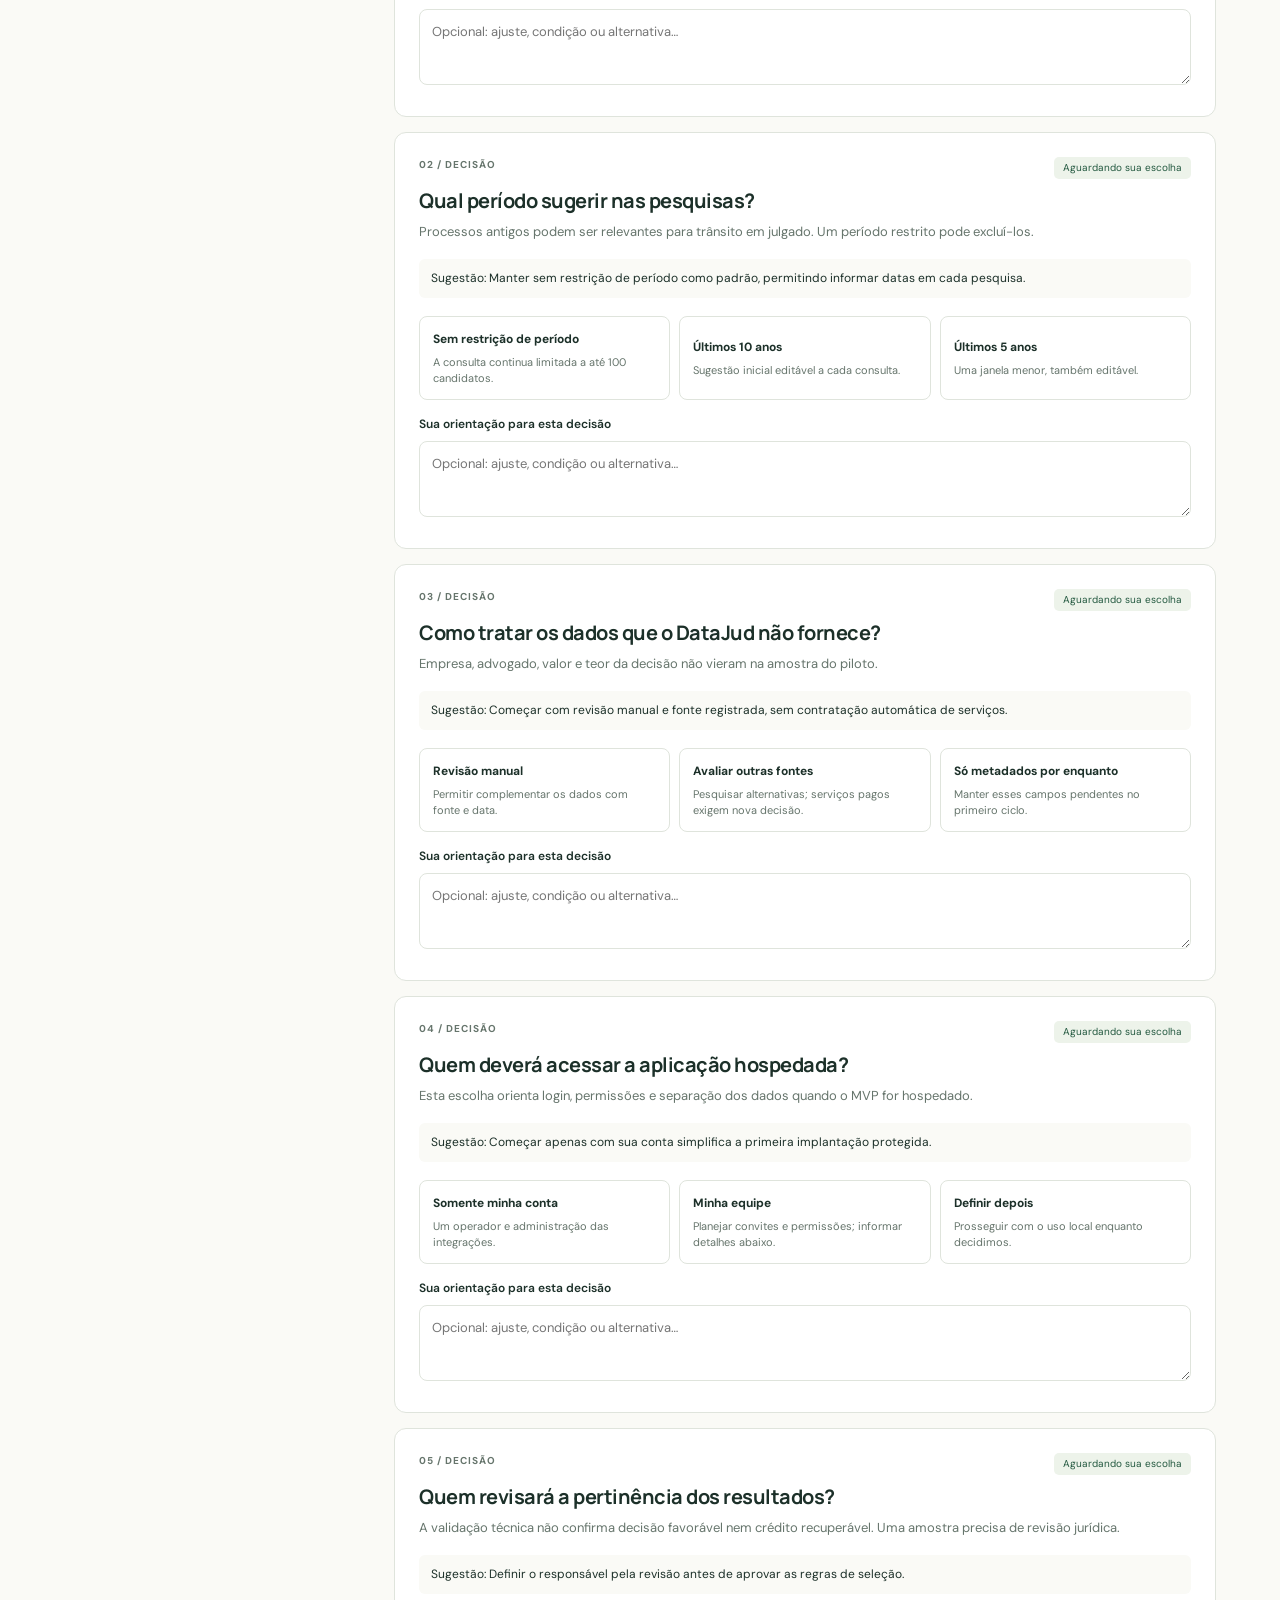
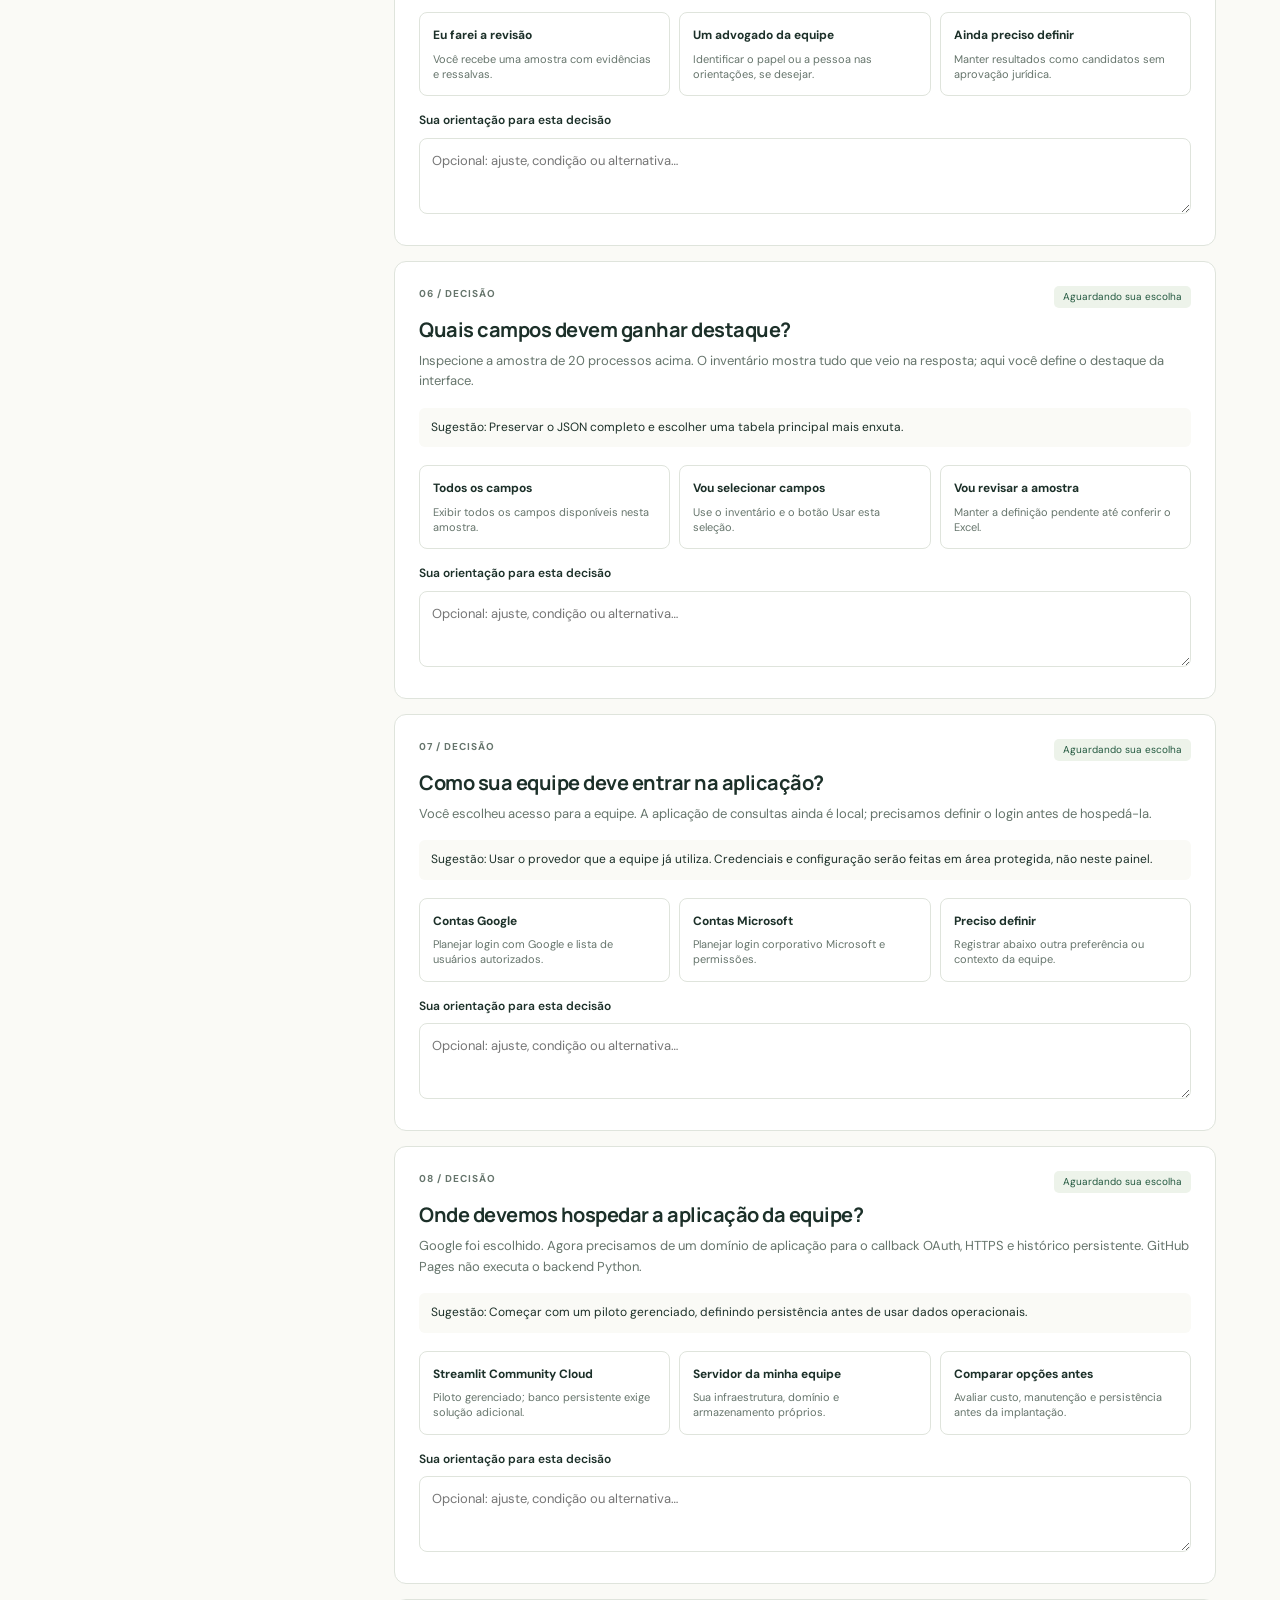
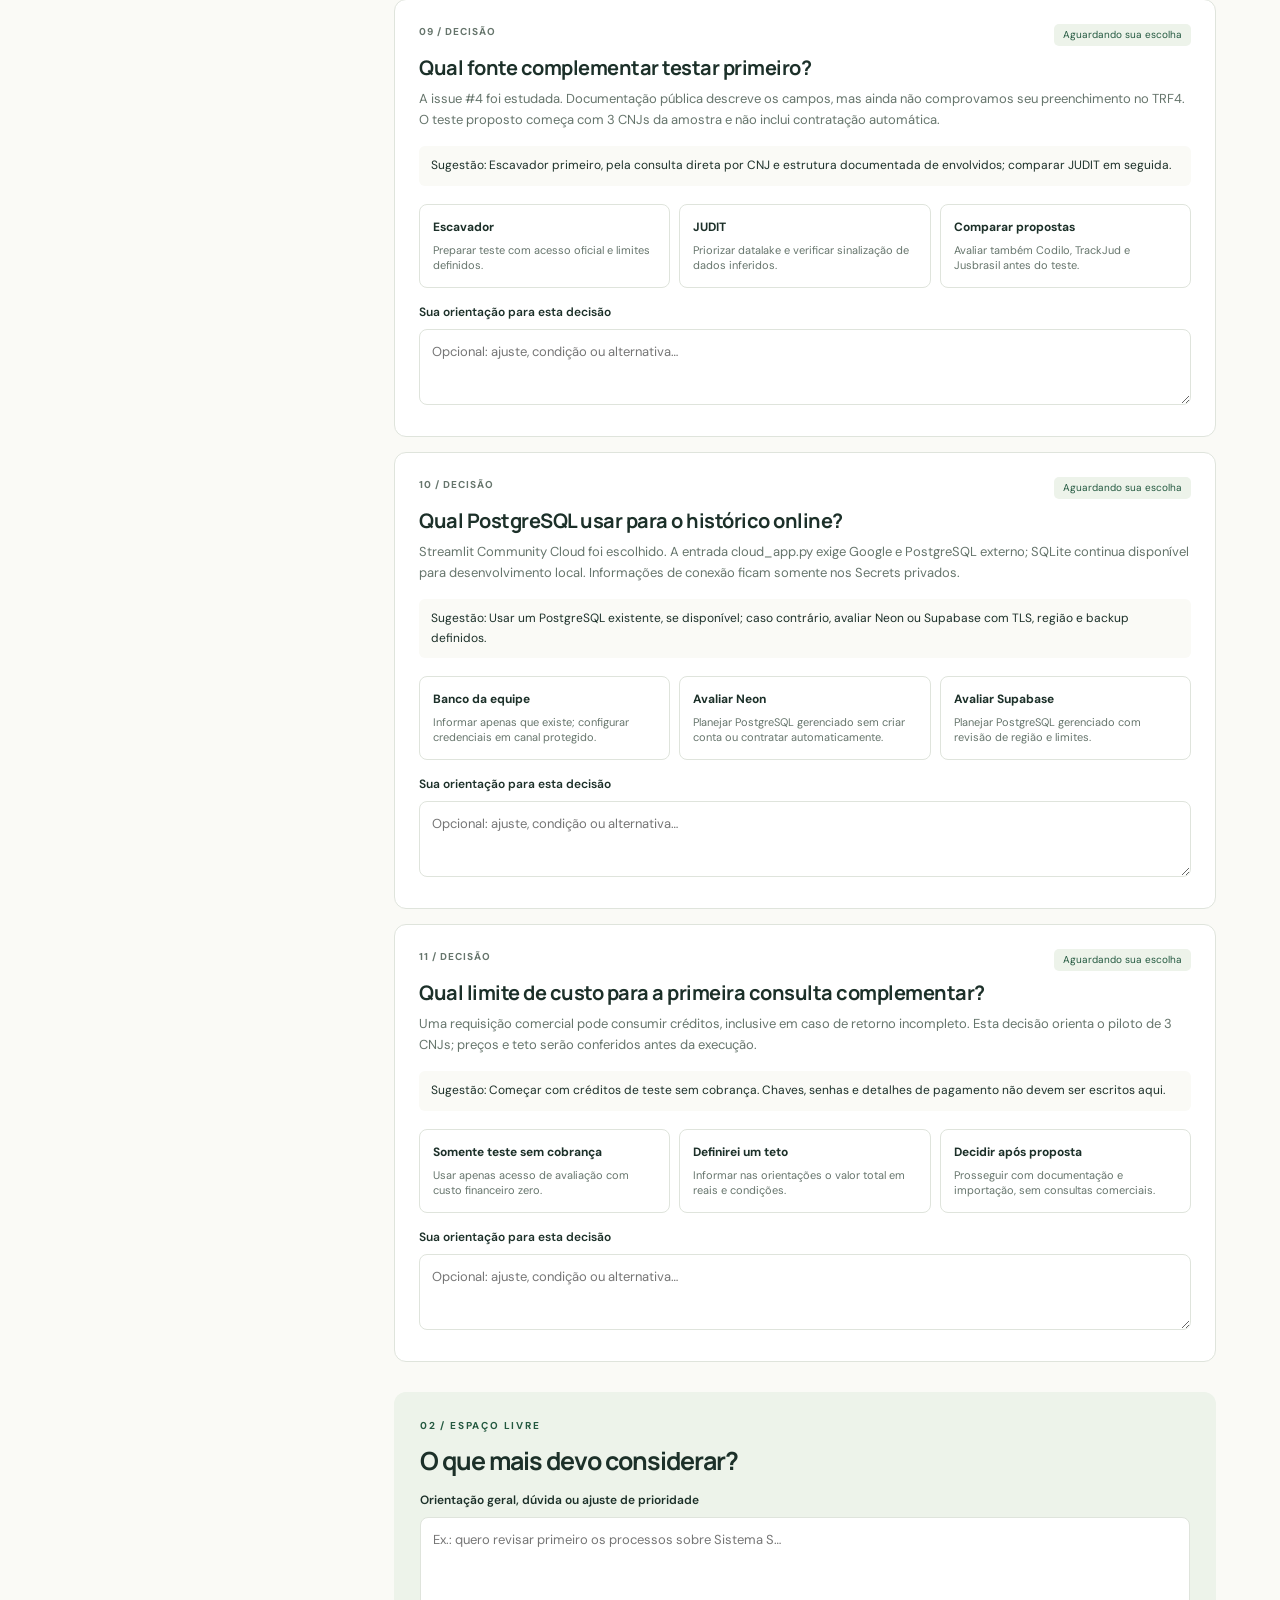
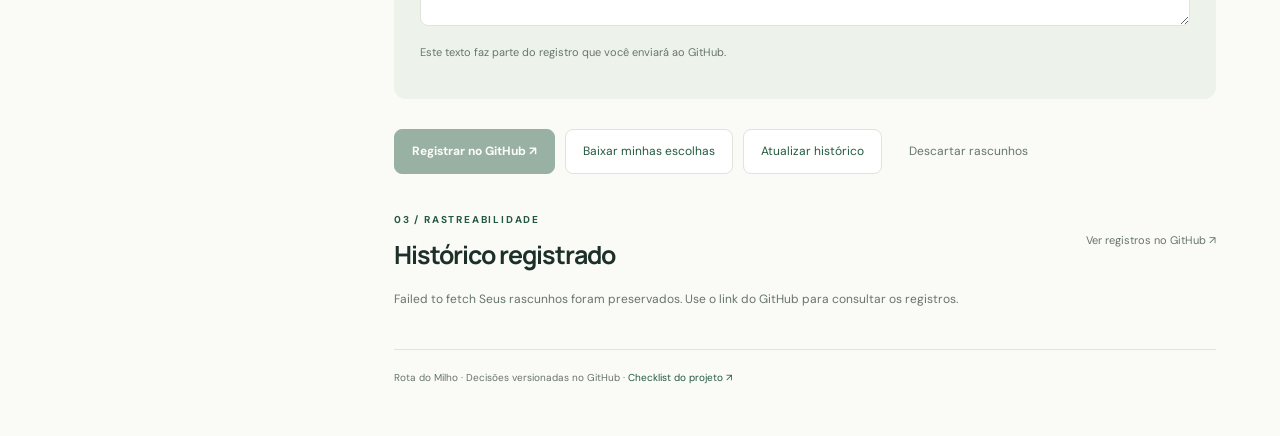
==== commit 658f151f: "deploy: publica painel de decisoes" ====
--- a/index.html
+++ b/index.html
@@ -25,6 +25,7 @@
 <section class="guidance" id="avaliacao-tjsc"><p class="eyebrow">COMENTÁRIO EXTRA / ISSUE #3</p><h2>TJSC, eproc e login da equipe</h2><p><strong>TJSC pelo DataJud:</strong> conexão e consulta por CNJ testadas com HTTP 200. O formulário eproc informado tem CAPTCHA e não é uma API documentada. A pesquisa tributária padrão continua no TRF4; o TJSC foi acrescentado como consulta opcional por número.</p><p><strong>Google:</strong> suporte OIDC, usuários autorizados e perfis implementados. Login real e hospedagem dependem do cliente OAuth e da configuração privada da equipe. O painel estático não se tornou a aplicação de consultas.</p><p><strong>Campos:</strong> tabela principal configurável; JSON e Excel completos preservados. O inventário acima permite selecionar metadados CNJ da tabela; os sete campos complementares priorizados na issue #4 são tratados na avaliação abaixo.</p><p><a href="https://github.com/guiga99/Rota_do_milho/blob/main/docs/TJSC_EPROC.md" target="_blank" rel="noopener">Ler avaliação e implicações do TJSC ↗</a> · <a href="https://github.com/guiga99/Rota_do_milho/blob/main/docs/ACESSO_GOOGLE.md" target="_blank" rel="noopener">Preparar login Google com configuração protegida ↗</a></p><p class="small muted">Chaves, client secret e lista de e-mails da equipe devem ser configurados no servidor; não informe esses valores no painel público.</p></section>
 <section class="guidance" id="avaliacao-fontes"><p class="eyebrow">NOVA ORIENTAÇÃO / ISSUE #4</p><h2>Cloud e informações complementares</h2><p><strong>Streamlit Community Cloud escolhido:</strong> entrada da aplicação exige Google e PostgreSQL externo. Preparação no código concluída; publicação da aplicação de pesquisas depende da conta Streamlit e da configuração privada de OAuth e banco.</p><p><strong>Cinco fontes estudadas:</strong> Escavador, JUDIT, Vigilant/TrackJud, Codilo e Jusbrasil. Recomendo iniciar por Escavador e comparar JUDIT. Documentação disponível ainda não comprova cobertura ou preenchimento dos sete campos no TRF4.</p><p><strong>Importação implementada:</strong> administrador pode importar JSON Escavador/JUDIT ligado ao CNJ, conservando arquivo, hash, fonte e grau. Excel traz observações separadas; dados inferidos e resultado/trânsito aguardam revisão jurídica. Nenhuma consulta comercial autenticada foi executada.</p><p><a href="https://github.com/guiga99/Rota_do_milho/blob/main/docs/FONTES_COMPLEMENTARES.md" target="_blank" rel="noopener">Comparar fontes e critérios dos sete campos ↗</a> · <a href="https://github.com/guiga99/Rota_do_milho/blob/main/docs/STREAMLIT_CLOUD.md" target="_blank" rel="noopener">Roteiro de implantação e testes Cloud ↗</a></p><p>Registre abaixo as escolhas sobre <a href="#q-fornecedor_piloto">fornecedor</a>, <a href="#q-persistencia_cloud">armazenamento</a> e <a href="#q-orcamento_piloto">limite de custo</a>. Não informe chaves, senhas ou e-mails da equipe neste painel público.</p></section>
 <section class="guidance" id="revisao-equipe"><p class="eyebrow">APROVAÇÃO NO CHAT / REVISÃO PELA EQUIPE</p><h2>Conferência por campo e colega</h2><p>Implementado no aplicativo: <strong>Confirmado, Corrigir ou Informação insuficiente</strong>, com comentário, evidência, revisor e data. Correções preservam a origem; avaliações de pessoas diferentes coexistem. XLSX inclui histórico de revisões dos processos selecionados.</p><p><strong>Issue #5:</strong> Escavador, banco da equipe e piloto sem cobrança registrados. Login Google, banco e ativação da aplicação online ainda dependem de configuração privada. Este painel registra decisões do projeto; os colegas revisarão os processos na aplicação protegida.</p><p><a href="https://github.com/guiga99/Rota_do_milho/blob/main/docs/REVISAO_CAMPOS.md" target="_blank" rel="noopener">Como os colegas poderão revisar os campos ↗</a></p></section>
+<section class="guidance" id="ativar-streamlit"><p class="eyebrow">PRÓXIMA AÇÃO / CONTA DO RESPONSÁVEL</p><h2>Criar a aplicação no Streamlit</h2><p>Entre no Streamlit e escolha <strong>Create app</strong>: repositório <strong>guiga99/Rota_do_milho</strong>, branch <strong>main</strong>, arquivo <strong>cloud_app.py</strong> e Python <strong>3.12</strong> em Advanced settings.</p><p>Você pode criar inicialmente sem Secrets: o acesso aos dados permanecerá bloqueado. Informe no chat somente a URL pública obtida para definirmos o callback Google exato. Configuração OAuth e banco serão feitas na área privada do aplicativo.</p><div class="actions"><a class="sample-link" href="https://share.streamlit.io/" target="_blank" rel="noopener">Abrir Streamlit ↗</a><a class="sample-link" href="https://github.com/guiga99/Rota_do_milho/blob/main/docs/STREAMLIT_CLOUD.md" target="_blank" rel="noopener">Roteiro e verificação dos Secrets ↗</a></div></section>
 <section id="perguntas"><div class="section-head"><div><p class="eyebrow">01 / SUAS ESCOLHAS</p><h2>Perguntas em aberto</h2></div><span class="quiet">Nenhuma opção é aprovada automaticamente.</span></div><div id="questions"></div></section>
 <section id="orientacoes" class="guidance"><p class="eyebrow">02 / ESPAÇO LIVRE</p><h2>O que mais devo considerar?</h2><label for="general-note">Orientação geral, dúvida ou ajuste de prioridade</label><textarea id="general-note" rows="4" maxlength="2000" placeholder="Ex.: quero revisar primeiro os processos sobre Sistema S…"></textarea><p class="muted small">Este texto faz parte do registro que você enviará ao GitHub.</p></section>
 <div class="actions"><button id="save" class="primary">Registrar no GitHub ↗</button><button id="export" class="secondary">Baixar minhas escolhas</button><button id="refresh" class="secondary">Atualizar histórico</button><button id="discard" class="text-button">Descartar rascunhos</button></div>
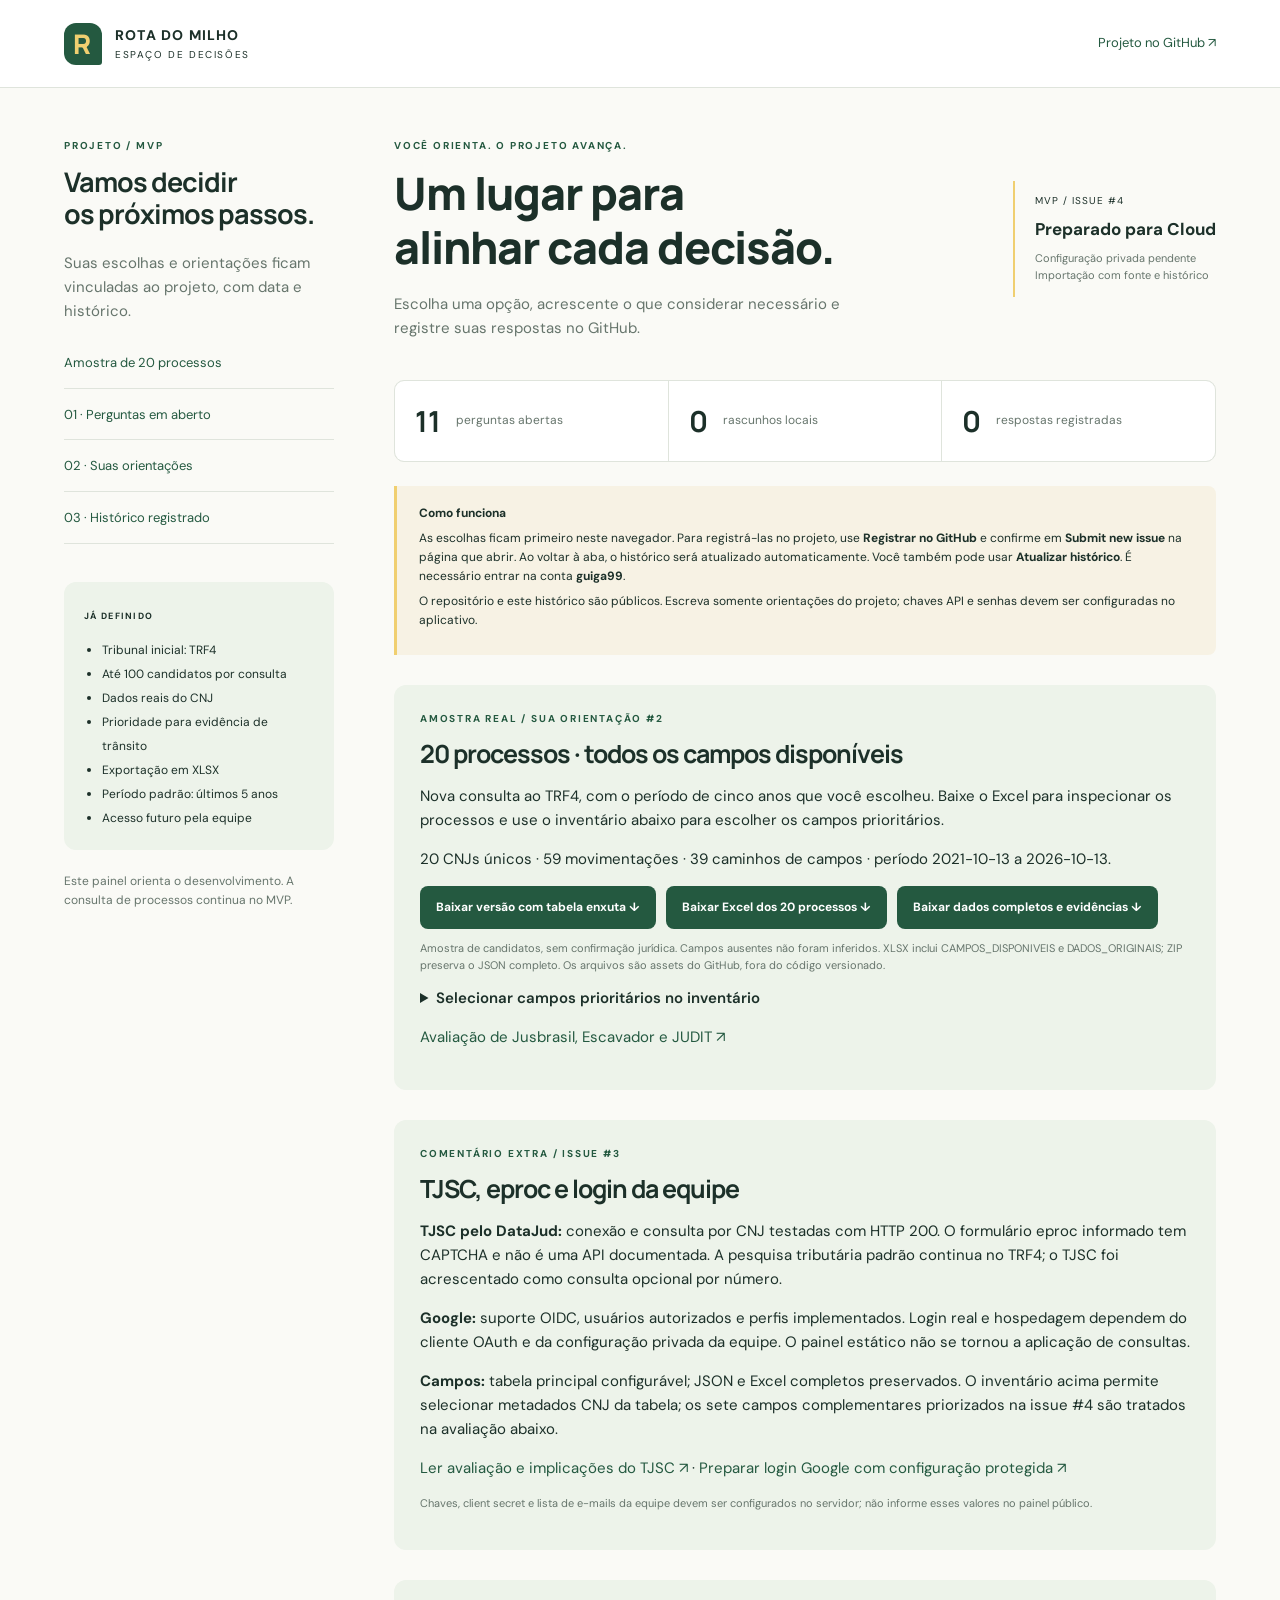
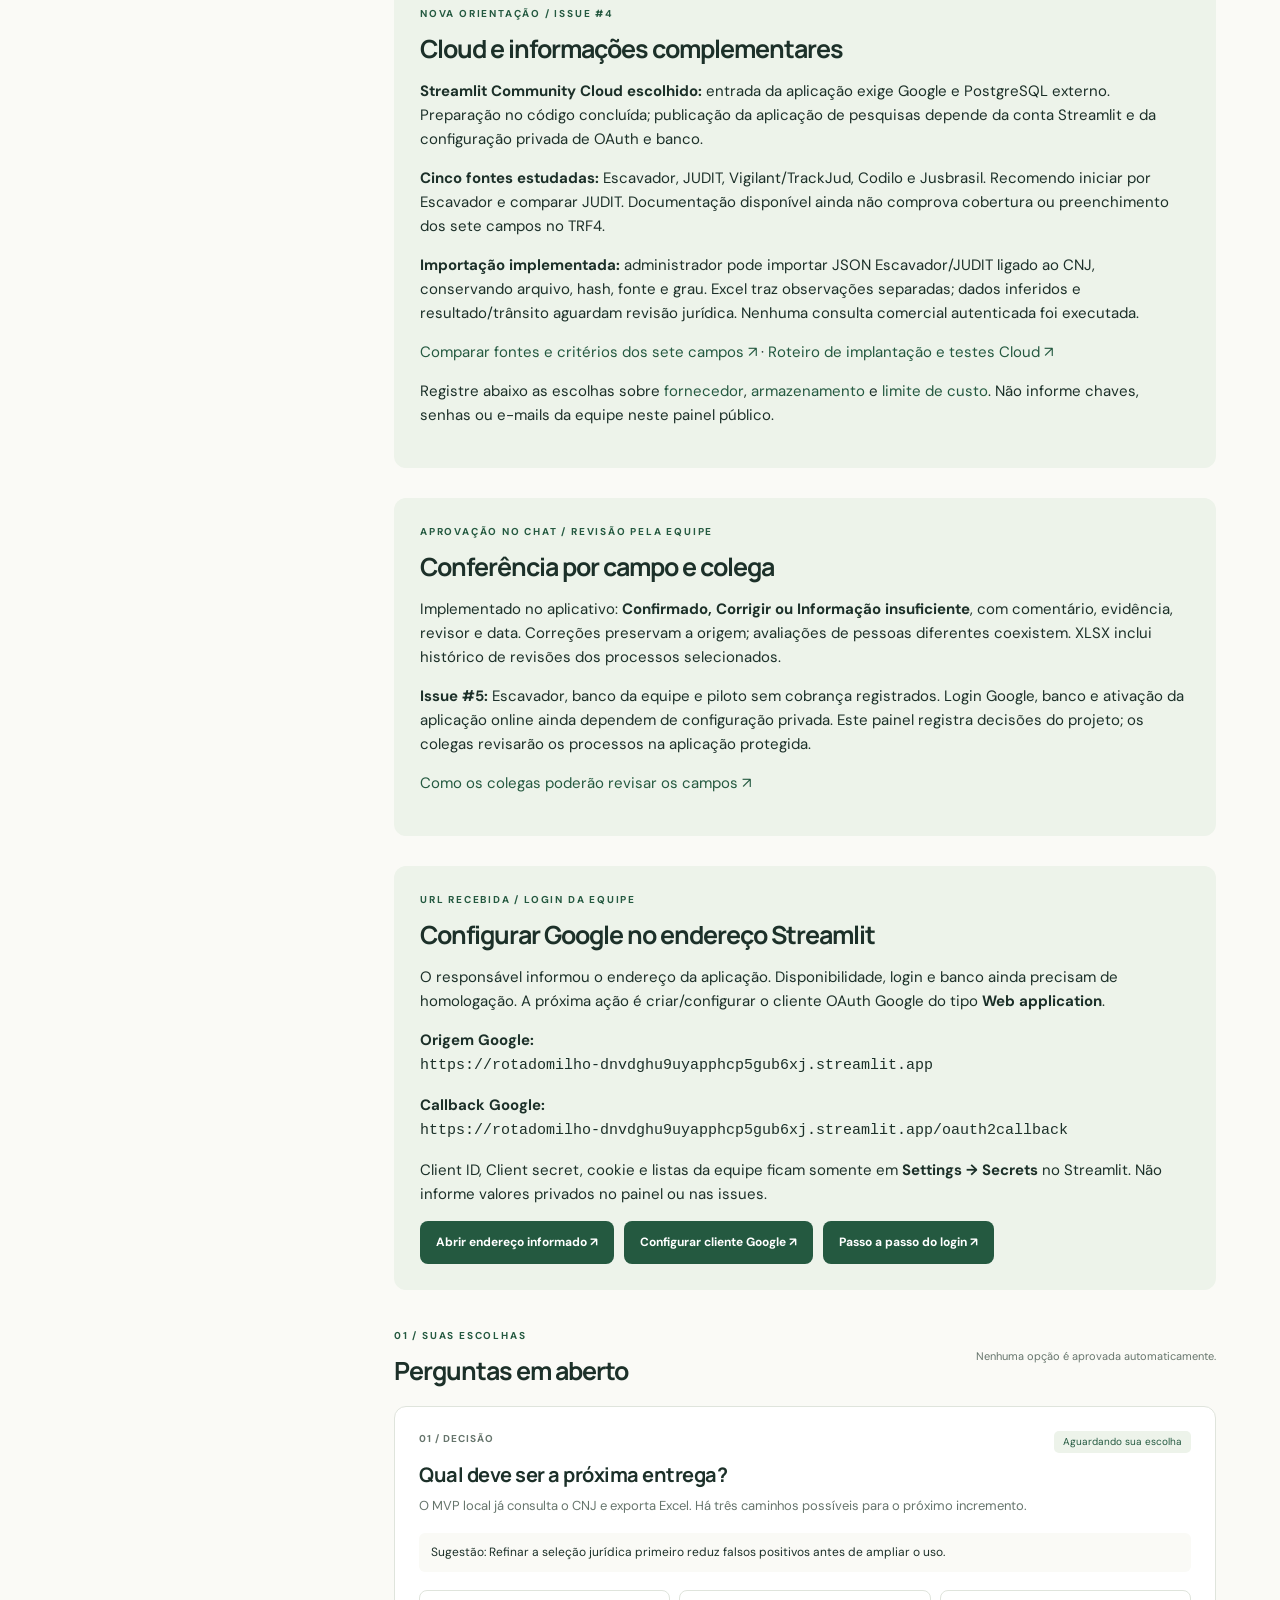
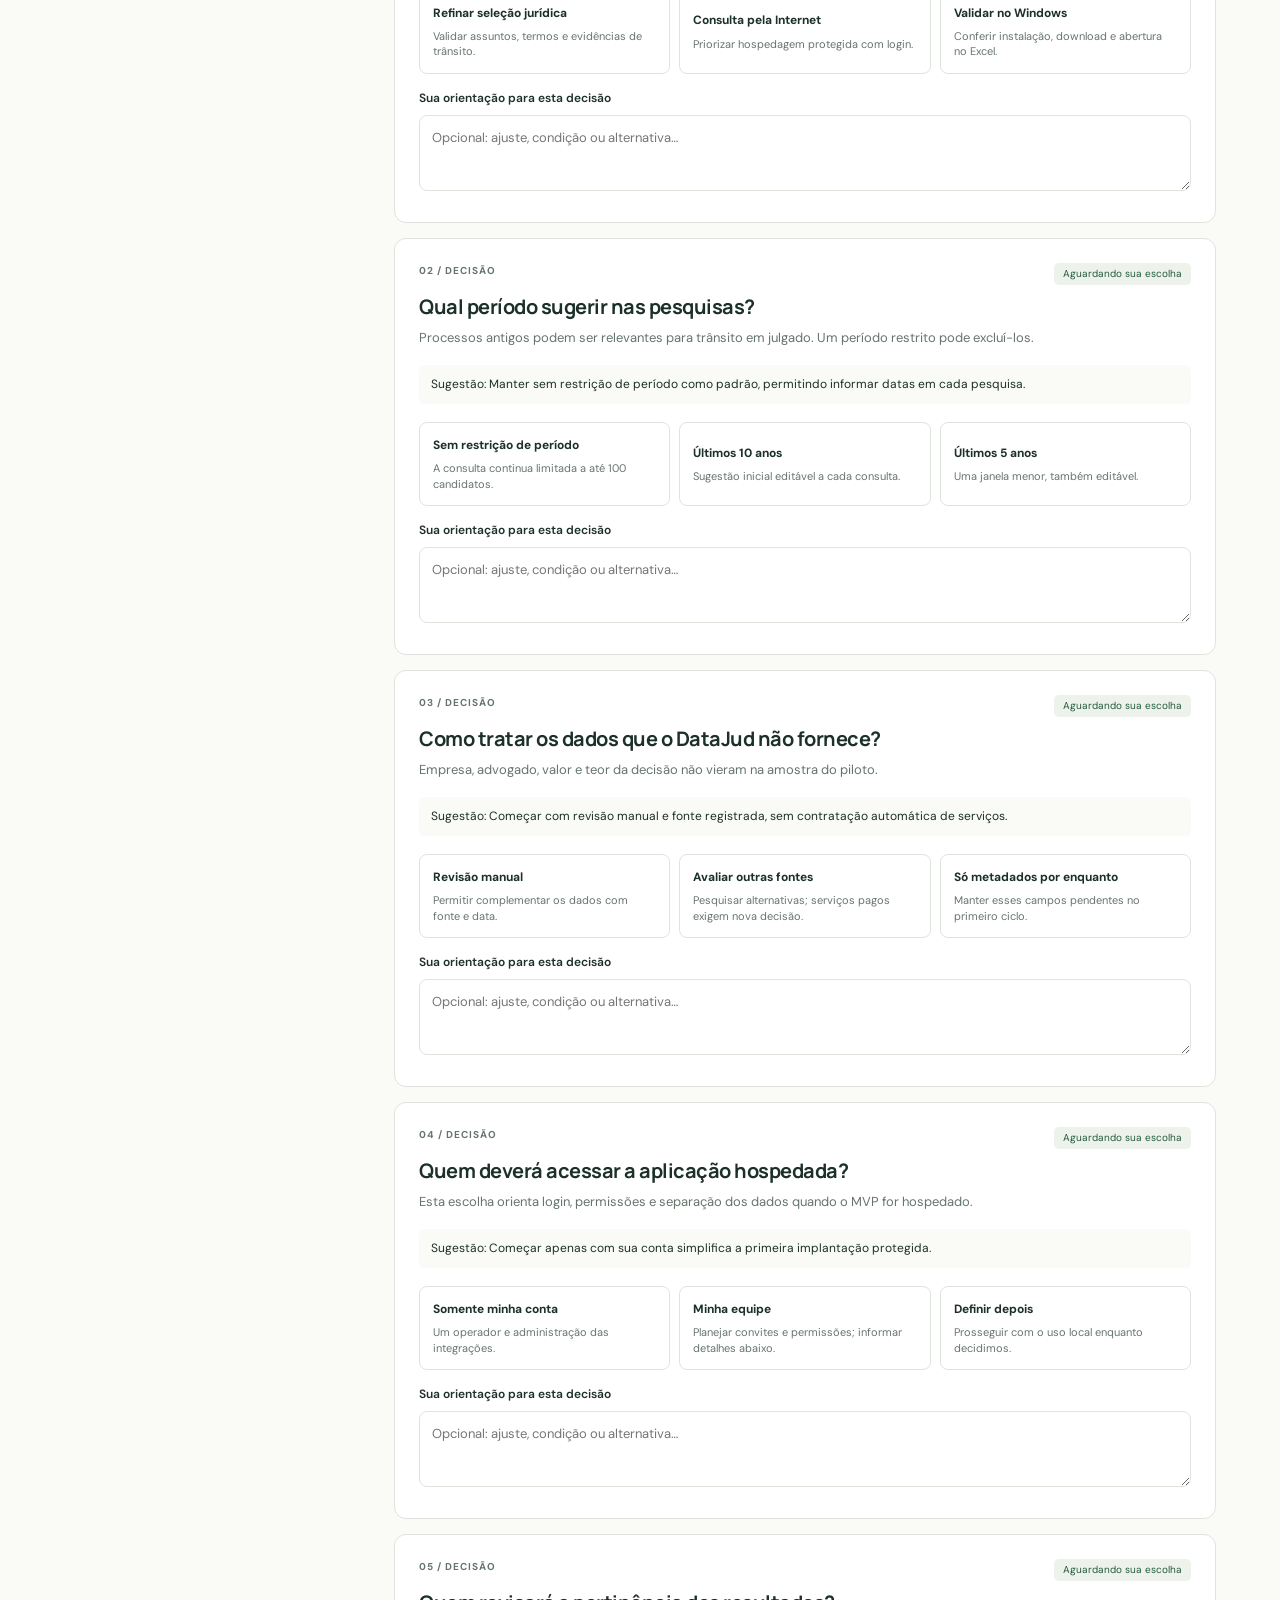
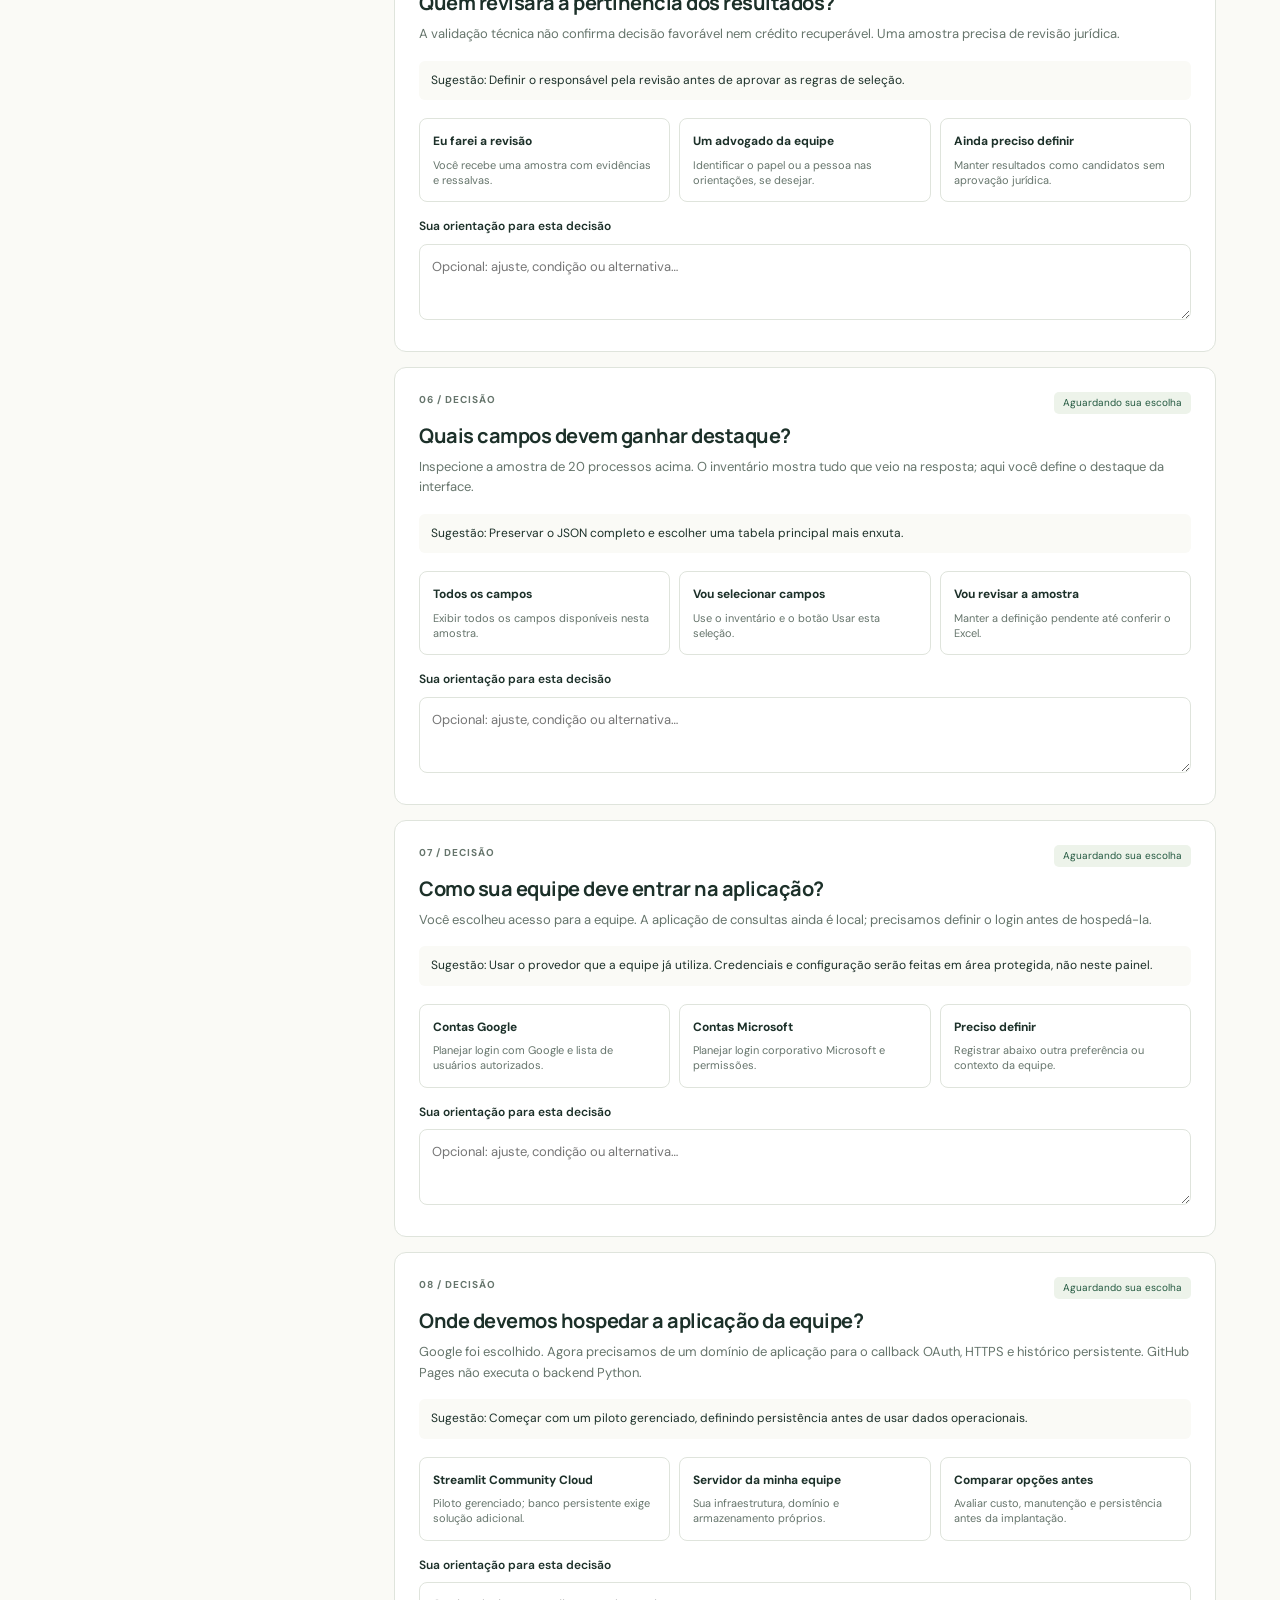
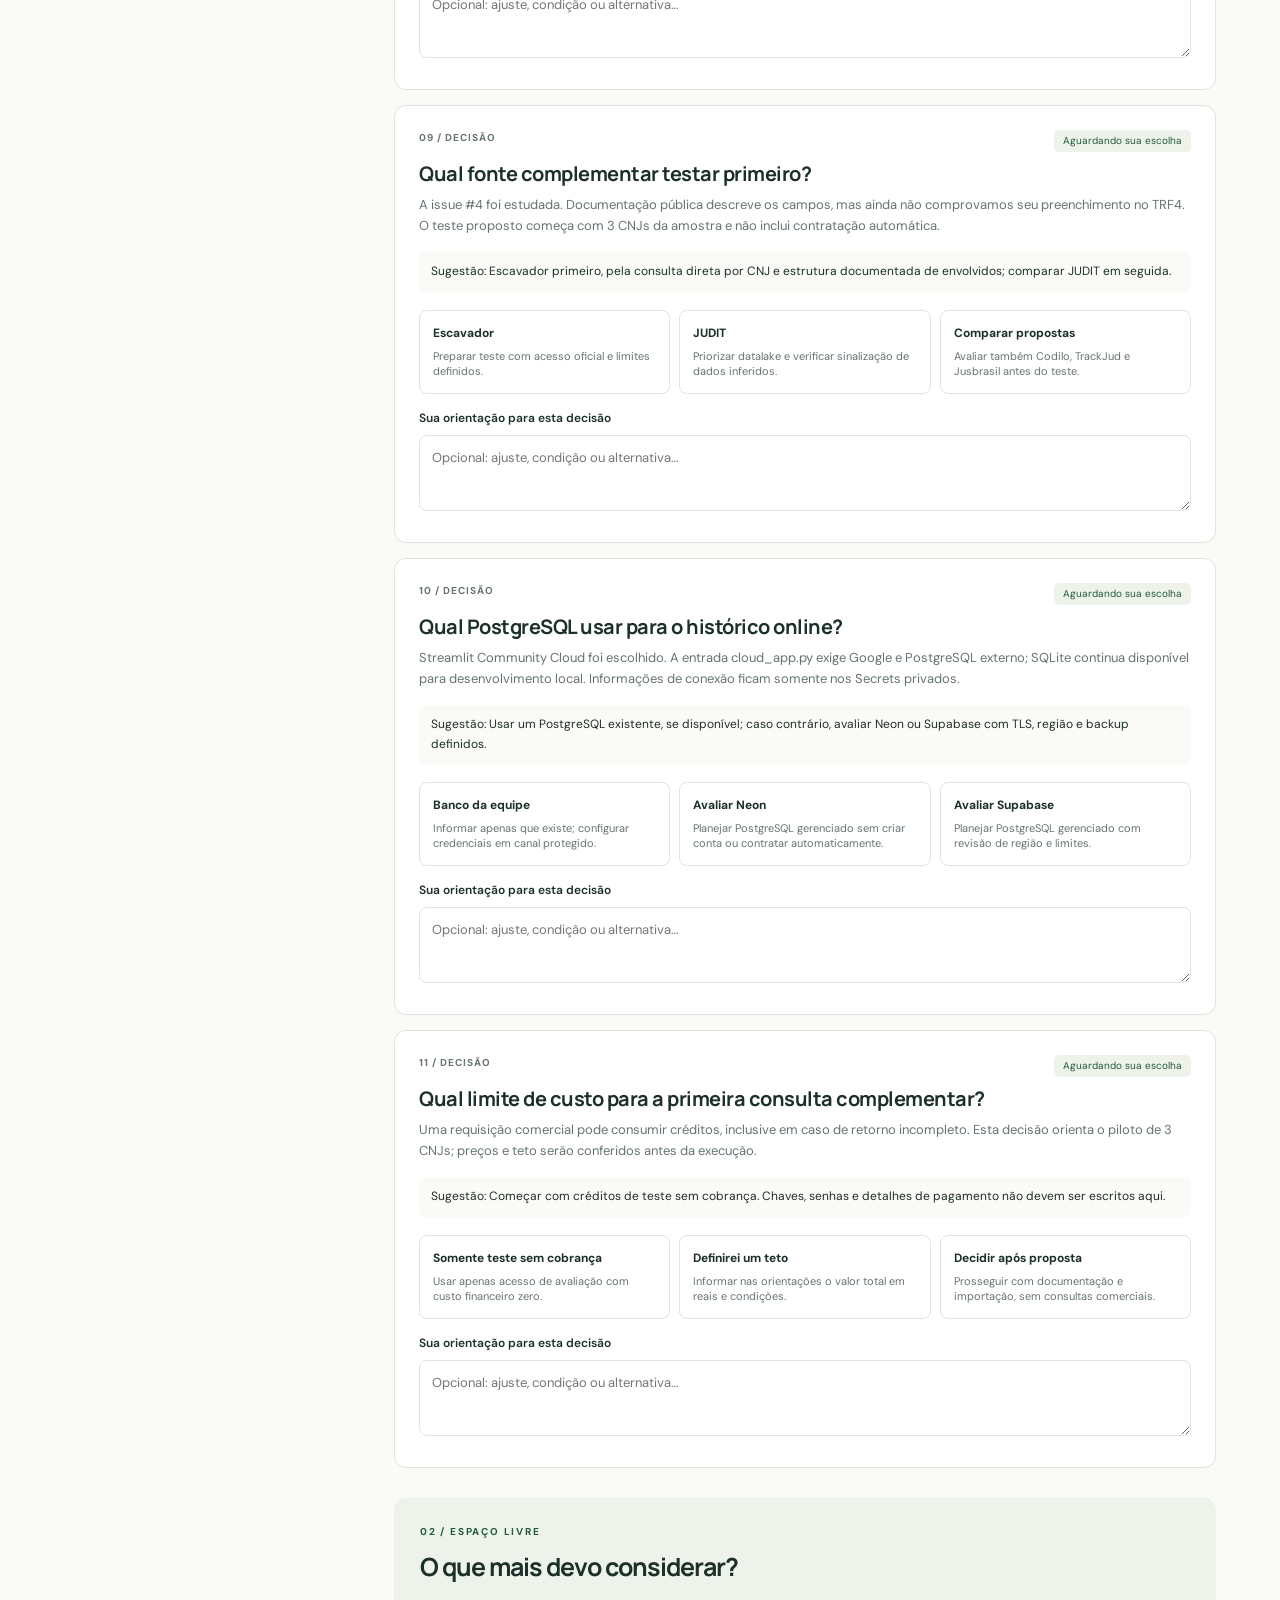
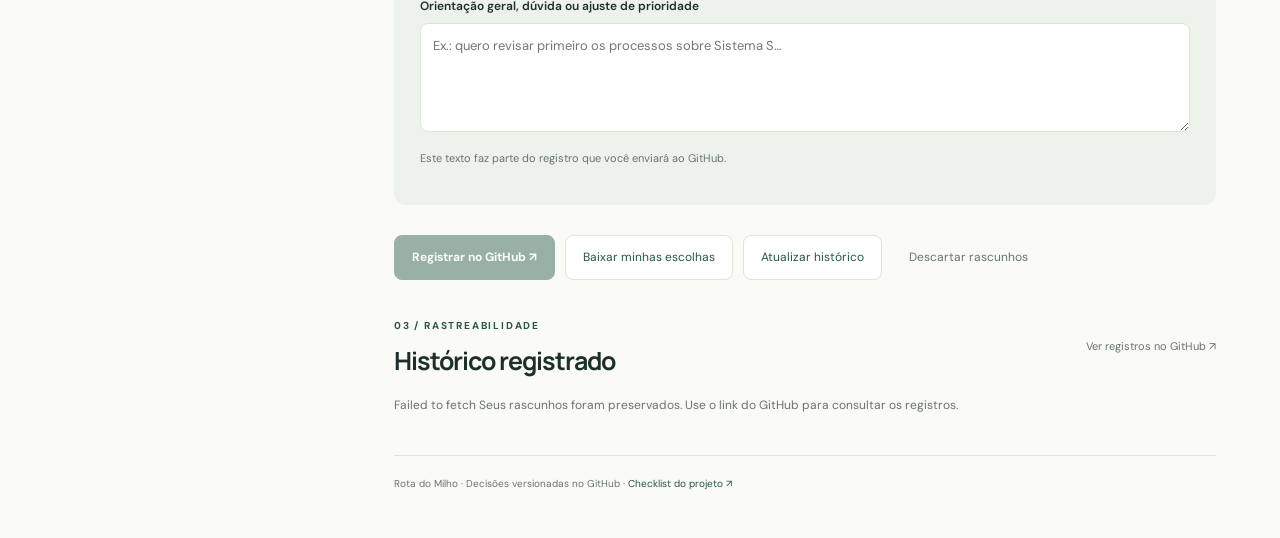
==== commit 2f5847e3: "deploy: publica painel de decisoes" ====
--- a/index.html
+++ b/index.html
@@ -4,7 +4,7 @@
 <meta charset="utf-8"><meta name="viewport" content="width=device-width,initial-scale=1">
 <meta name="description" content="Painel de decisões e orientações do projeto Rota do Milho.">
 <title>Rota do Milho · Decisões</title>
-<link rel="stylesheet" href="style.css">
+<link rel="stylesheet" href="style.css?v=20261014-oauth">
 <script src="app.js?v=20261014-inc4" defer></script>
 </head>
 <body>
@@ -25,7 +25,7 @@
 <section class="guidance" id="avaliacao-tjsc"><p class="eyebrow">COMENTÁRIO EXTRA / ISSUE #3</p><h2>TJSC, eproc e login da equipe</h2><p><strong>TJSC pelo DataJud:</strong> conexão e consulta por CNJ testadas com HTTP 200. O formulário eproc informado tem CAPTCHA e não é uma API documentada. A pesquisa tributária padrão continua no TRF4; o TJSC foi acrescentado como consulta opcional por número.</p><p><strong>Google:</strong> suporte OIDC, usuários autorizados e perfis implementados. Login real e hospedagem dependem do cliente OAuth e da configuração privada da equipe. O painel estático não se tornou a aplicação de consultas.</p><p><strong>Campos:</strong> tabela principal configurável; JSON e Excel completos preservados. O inventário acima permite selecionar metadados CNJ da tabela; os sete campos complementares priorizados na issue #4 são tratados na avaliação abaixo.</p><p><a href="https://github.com/guiga99/Rota_do_milho/blob/main/docs/TJSC_EPROC.md" target="_blank" rel="noopener">Ler avaliação e implicações do TJSC ↗</a> · <a href="https://github.com/guiga99/Rota_do_milho/blob/main/docs/ACESSO_GOOGLE.md" target="_blank" rel="noopener">Preparar login Google com configuração protegida ↗</a></p><p class="small muted">Chaves, client secret e lista de e-mails da equipe devem ser configurados no servidor; não informe esses valores no painel público.</p></section>
 <section class="guidance" id="avaliacao-fontes"><p class="eyebrow">NOVA ORIENTAÇÃO / ISSUE #4</p><h2>Cloud e informações complementares</h2><p><strong>Streamlit Community Cloud escolhido:</strong> entrada da aplicação exige Google e PostgreSQL externo. Preparação no código concluída; publicação da aplicação de pesquisas depende da conta Streamlit e da configuração privada de OAuth e banco.</p><p><strong>Cinco fontes estudadas:</strong> Escavador, JUDIT, Vigilant/TrackJud, Codilo e Jusbrasil. Recomendo iniciar por Escavador e comparar JUDIT. Documentação disponível ainda não comprova cobertura ou preenchimento dos sete campos no TRF4.</p><p><strong>Importação implementada:</strong> administrador pode importar JSON Escavador/JUDIT ligado ao CNJ, conservando arquivo, hash, fonte e grau. Excel traz observações separadas; dados inferidos e resultado/trânsito aguardam revisão jurídica. Nenhuma consulta comercial autenticada foi executada.</p><p><a href="https://github.com/guiga99/Rota_do_milho/blob/main/docs/FONTES_COMPLEMENTARES.md" target="_blank" rel="noopener">Comparar fontes e critérios dos sete campos ↗</a> · <a href="https://github.com/guiga99/Rota_do_milho/blob/main/docs/STREAMLIT_CLOUD.md" target="_blank" rel="noopener">Roteiro de implantação e testes Cloud ↗</a></p><p>Registre abaixo as escolhas sobre <a href="#q-fornecedor_piloto">fornecedor</a>, <a href="#q-persistencia_cloud">armazenamento</a> e <a href="#q-orcamento_piloto">limite de custo</a>. Não informe chaves, senhas ou e-mails da equipe neste painel público.</p></section>
 <section class="guidance" id="revisao-equipe"><p class="eyebrow">APROVAÇÃO NO CHAT / REVISÃO PELA EQUIPE</p><h2>Conferência por campo e colega</h2><p>Implementado no aplicativo: <strong>Confirmado, Corrigir ou Informação insuficiente</strong>, com comentário, evidência, revisor e data. Correções preservam a origem; avaliações de pessoas diferentes coexistem. XLSX inclui histórico de revisões dos processos selecionados.</p><p><strong>Issue #5:</strong> Escavador, banco da equipe e piloto sem cobrança registrados. Login Google, banco e ativação da aplicação online ainda dependem de configuração privada. Este painel registra decisões do projeto; os colegas revisarão os processos na aplicação protegida.</p><p><a href="https://github.com/guiga99/Rota_do_milho/blob/main/docs/REVISAO_CAMPOS.md" target="_blank" rel="noopener">Como os colegas poderão revisar os campos ↗</a></p></section>
-<section class="guidance" id="ativar-streamlit"><p class="eyebrow">PRÓXIMA AÇÃO / CONTA DO RESPONSÁVEL</p><h2>Criar a aplicação no Streamlit</h2><p>Entre no Streamlit e escolha <strong>Create app</strong>: repositório <strong>guiga99/Rota_do_milho</strong>, branch <strong>main</strong>, arquivo <strong>cloud_app.py</strong> e Python <strong>3.12</strong> em Advanced settings.</p><p>Você pode criar inicialmente sem Secrets: o acesso aos dados permanecerá bloqueado. Informe no chat somente a URL pública obtida para definirmos o callback Google exato. Configuração OAuth e banco serão feitas na área privada do aplicativo.</p><div class="actions"><a class="sample-link" href="https://share.streamlit.io/" target="_blank" rel="noopener">Abrir Streamlit ↗</a><a class="sample-link" href="https://github.com/guiga99/Rota_do_milho/blob/main/docs/STREAMLIT_CLOUD.md" target="_blank" rel="noopener">Roteiro e verificação dos Secrets ↗</a></div></section>
+<section class="guidance" id="ativar-streamlit"><p class="eyebrow">URL RECEBIDA / LOGIN DA EQUIPE</p><h2>Configurar Google no endereço Streamlit</h2><p>O responsável informou o endereço da aplicação. Disponibilidade, login e banco ainda precisam de homologação. A próxima ação é criar/configurar o cliente OAuth Google do tipo <strong>Web application</strong>.</p><p><strong>Origem Google:</strong><br><code>https://rotadomilho-dnvdghu9uyapphcp5gub6xj.streamlit.app</code></p><p><strong>Callback Google:</strong><br><code>https://rotadomilho-dnvdghu9uyapphcp5gub6xj.streamlit.app/oauth2callback</code></p><p>Client ID, Client secret, cookie e listas da equipe ficam somente em <strong>Settings → Secrets</strong> no Streamlit. Não informe valores privados no painel ou nas issues.</p><div class="actions"><a class="sample-link" href="https://rotadomilho-dnvdghu9uyapphcp5gub6xj.streamlit.app/" target="_blank" rel="noopener">Abrir endereço informado ↗</a><a class="sample-link" href="https://console.cloud.google.com/auth/clients" target="_blank" rel="noopener">Configurar cliente Google ↗</a><a class="sample-link" href="https://github.com/guiga99/Rota_do_milho/blob/main/docs/ACESSO_GOOGLE.md" target="_blank" rel="noopener">Passo a passo do login ↗</a></div></section>
 <section id="perguntas"><div class="section-head"><div><p class="eyebrow">01 / SUAS ESCOLHAS</p><h2>Perguntas em aberto</h2></div><span class="quiet">Nenhuma opção é aprovada automaticamente.</span></div><div id="questions"></div></section>
 <section id="orientacoes" class="guidance"><p class="eyebrow">02 / ESPAÇO LIVRE</p><h2>O que mais devo considerar?</h2><label for="general-note">Orientação geral, dúvida ou ajuste de prioridade</label><textarea id="general-note" rows="4" maxlength="2000" placeholder="Ex.: quero revisar primeiro os processos sobre Sistema S…"></textarea><p class="muted small">Este texto faz parte do registro que você enviará ao GitHub.</p></section>
 <div class="actions"><button id="save" class="primary">Registrar no GitHub ↗</button><button id="export" class="secondary">Baixar minhas escolhas</button><button id="refresh" class="secondary">Atualizar histórico</button><button id="discard" class="text-button">Descartar rascunhos</button></div>
--- a/style.css
+++ b/style.css
@@ -4,3 +4,4 @@
 .long-record{max-width:750px;width:90%;border:1px solid var(--line);border-radius:12px;padding:28px;color:var(--ink)}.long-record::backdrop{background:#1c302980}.long-record button{padding:12px;margin:16px 10px 0 0;border-radius:8px;cursor:pointer}
 
 .sample-link{display:inline-block;padding:12px 16px;border-radius:8px;background:var(--green);color:white;font-size:12px;font-weight:700}.field-row{display:flex;gap:10px;align-items:start;font-size:12px;border-bottom:1px solid var(--line);padding:8px 0;margin:0}.field-row input{margin-top:4px;flex-shrink:0}#field-list{max-height:400px;overflow:auto;margin:16px 0}.field-row span{overflow-wrap:anywhere}summary{cursor:pointer;font-weight:600}
+.guidance code{overflow-wrap:anywhere}
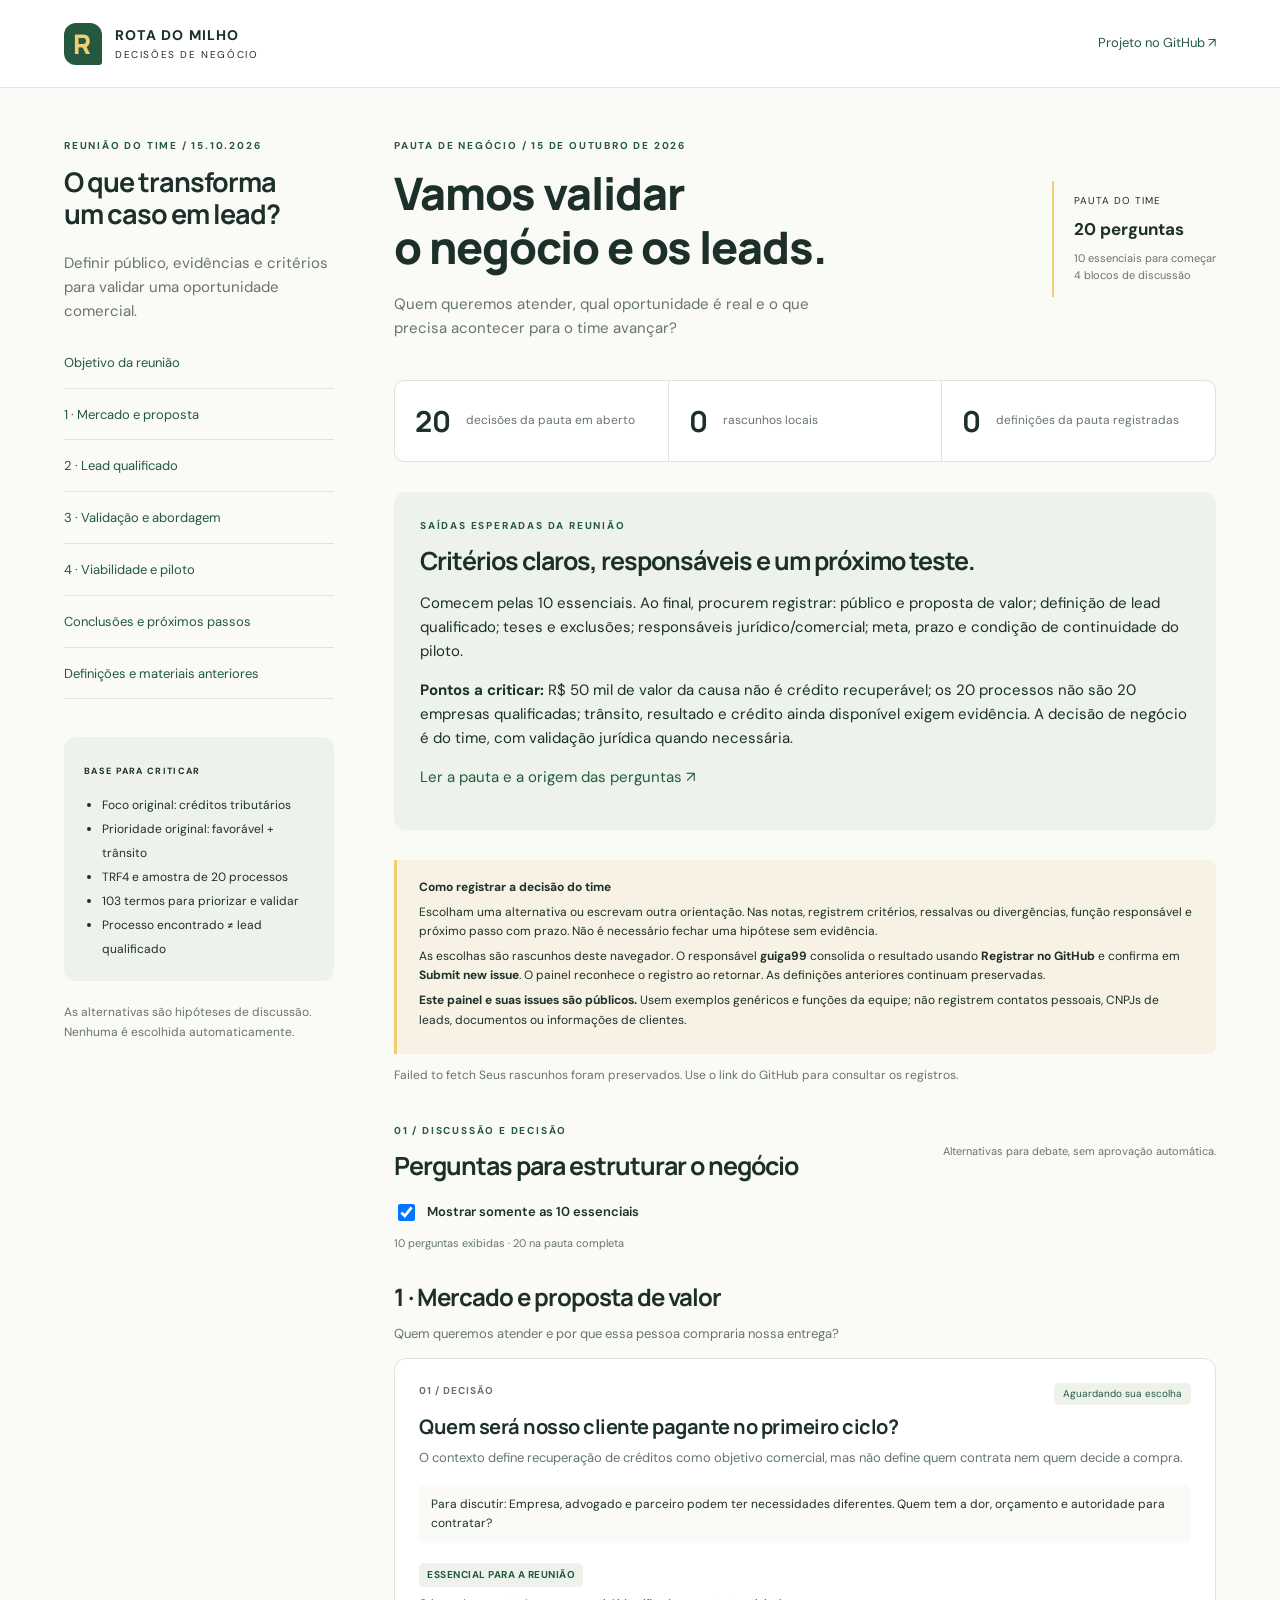
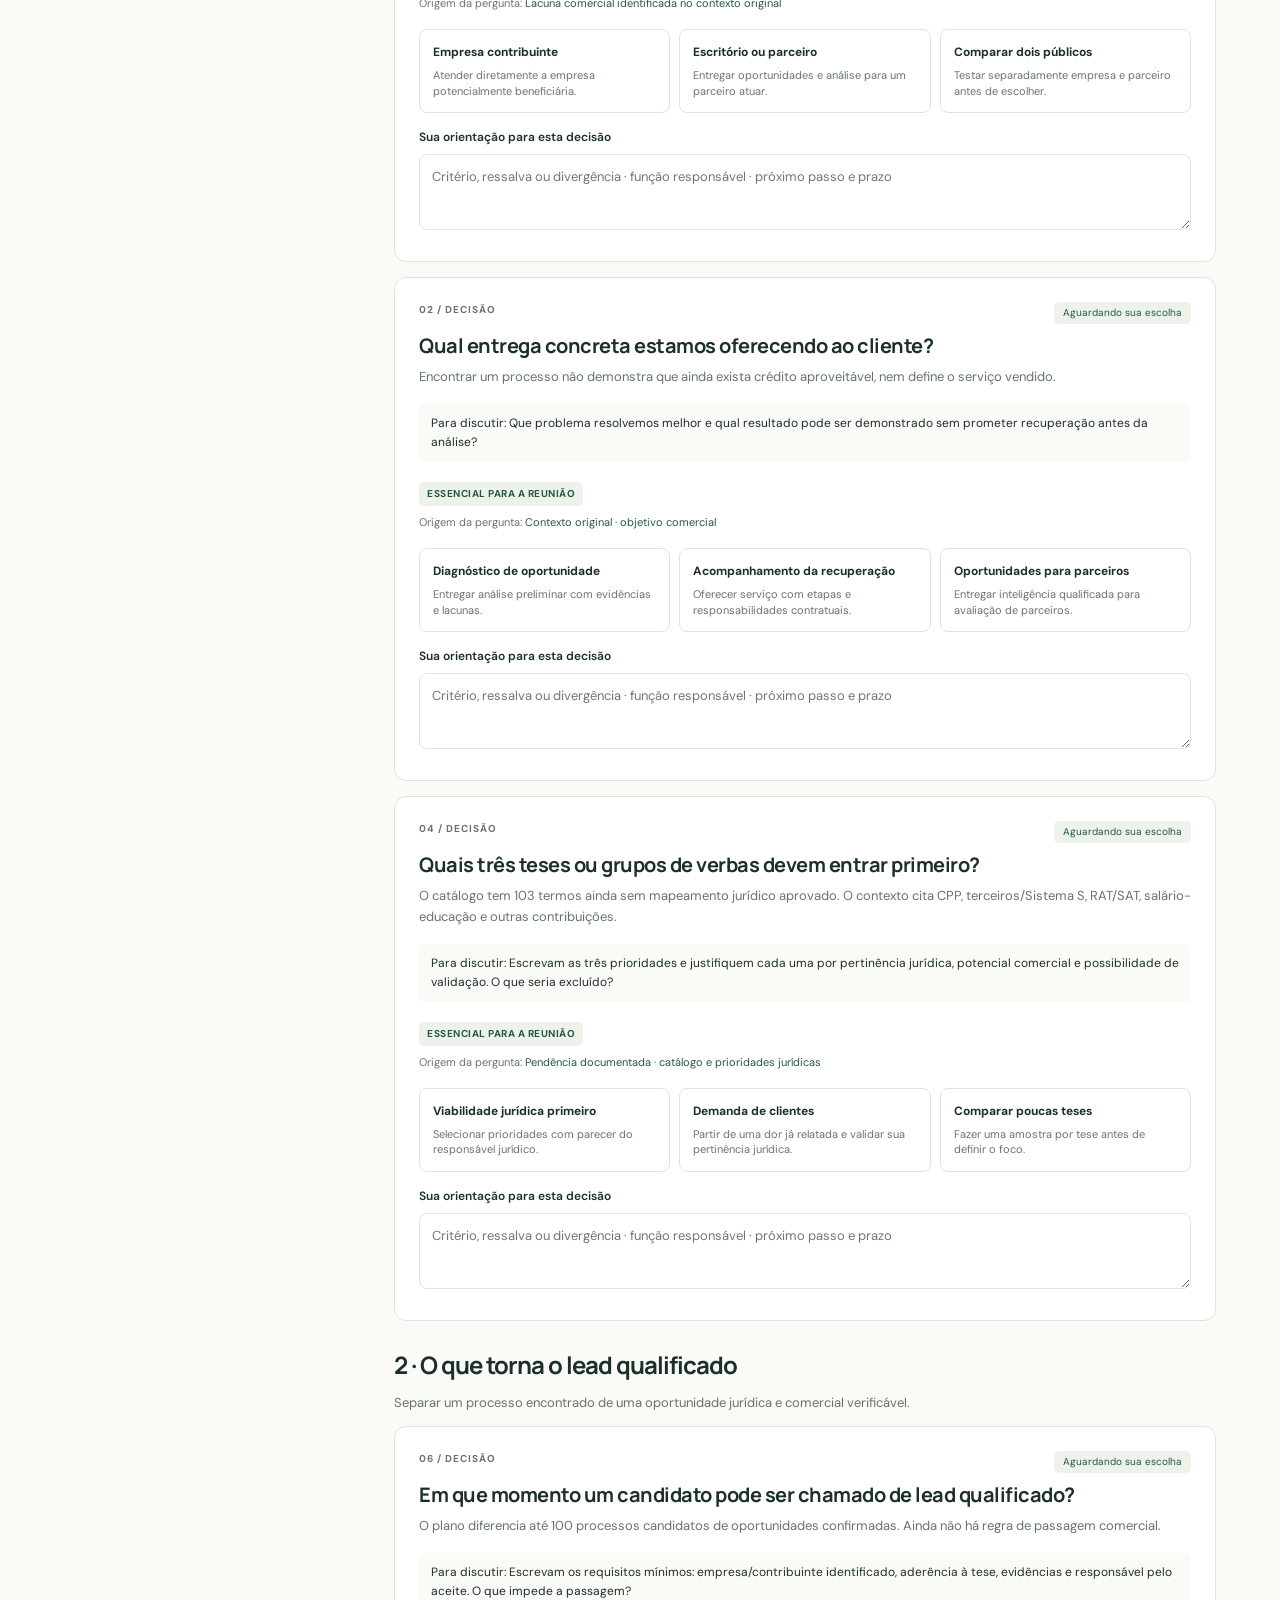
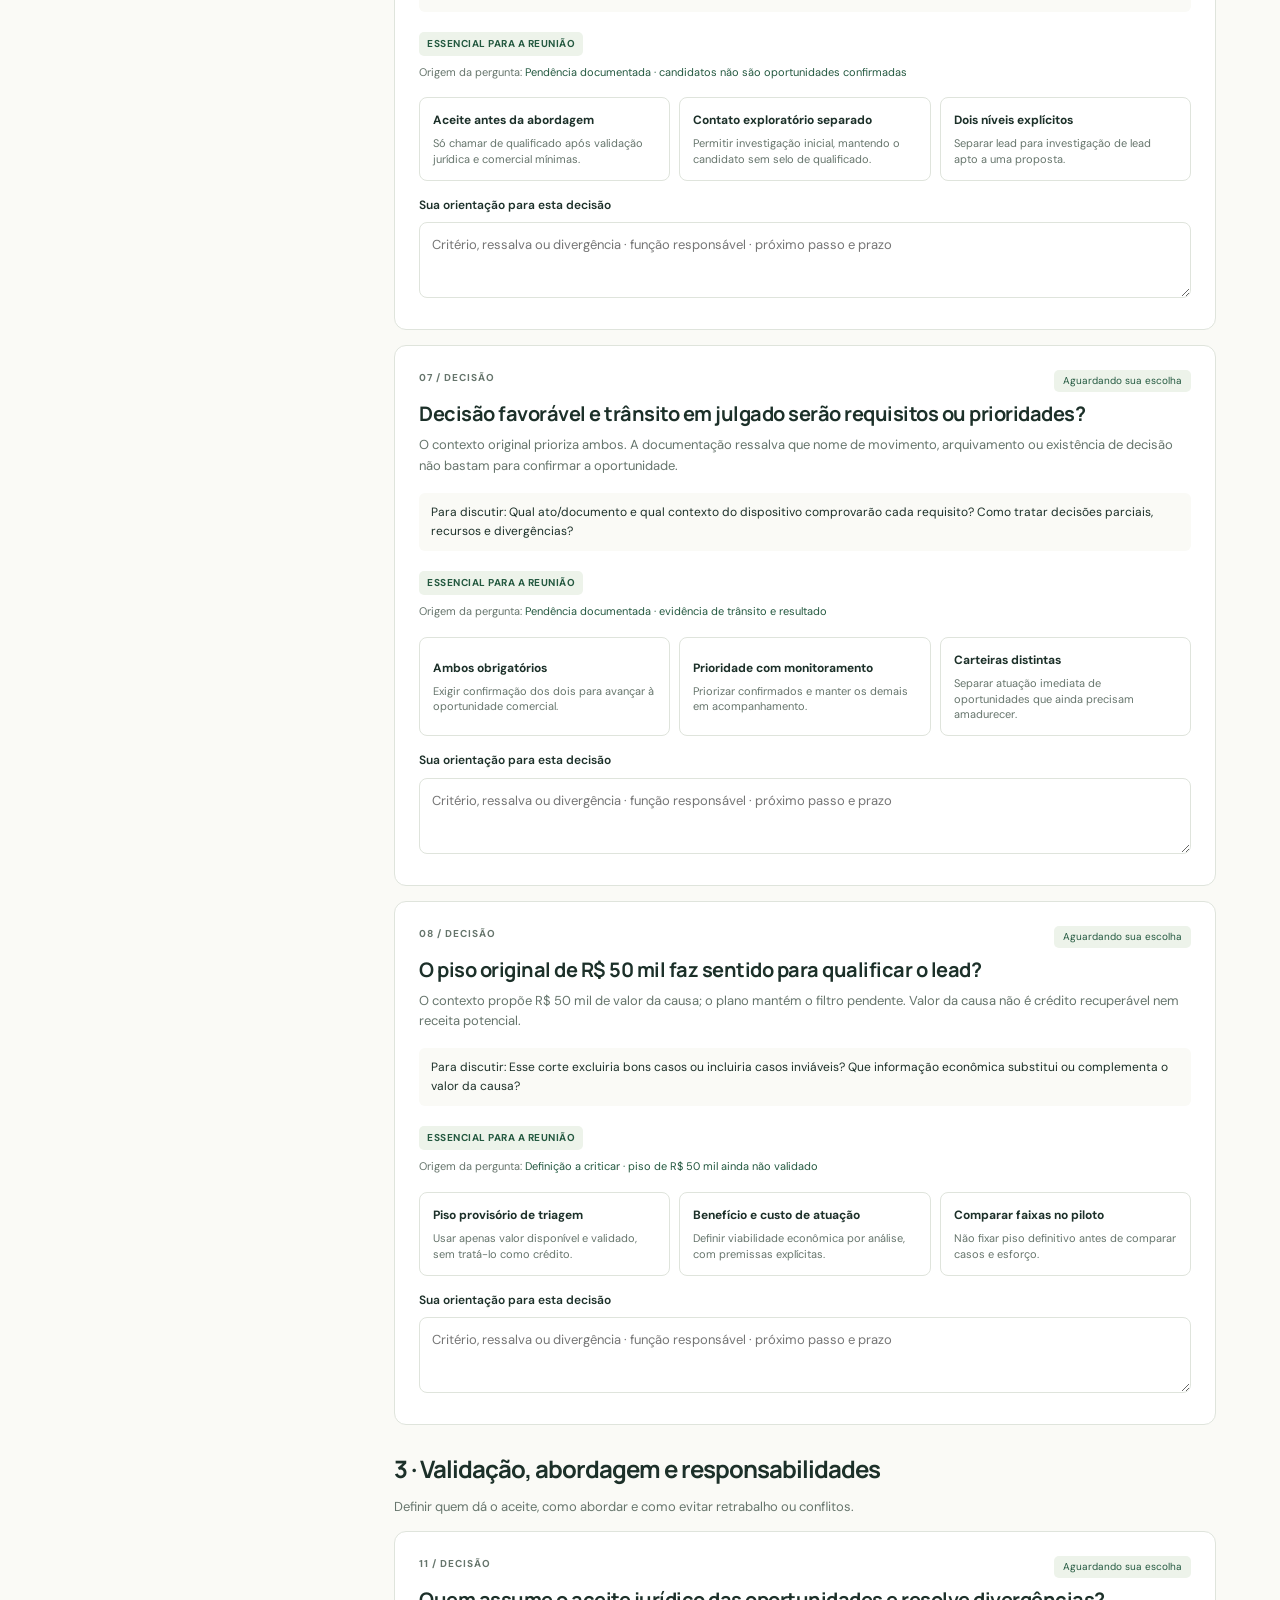
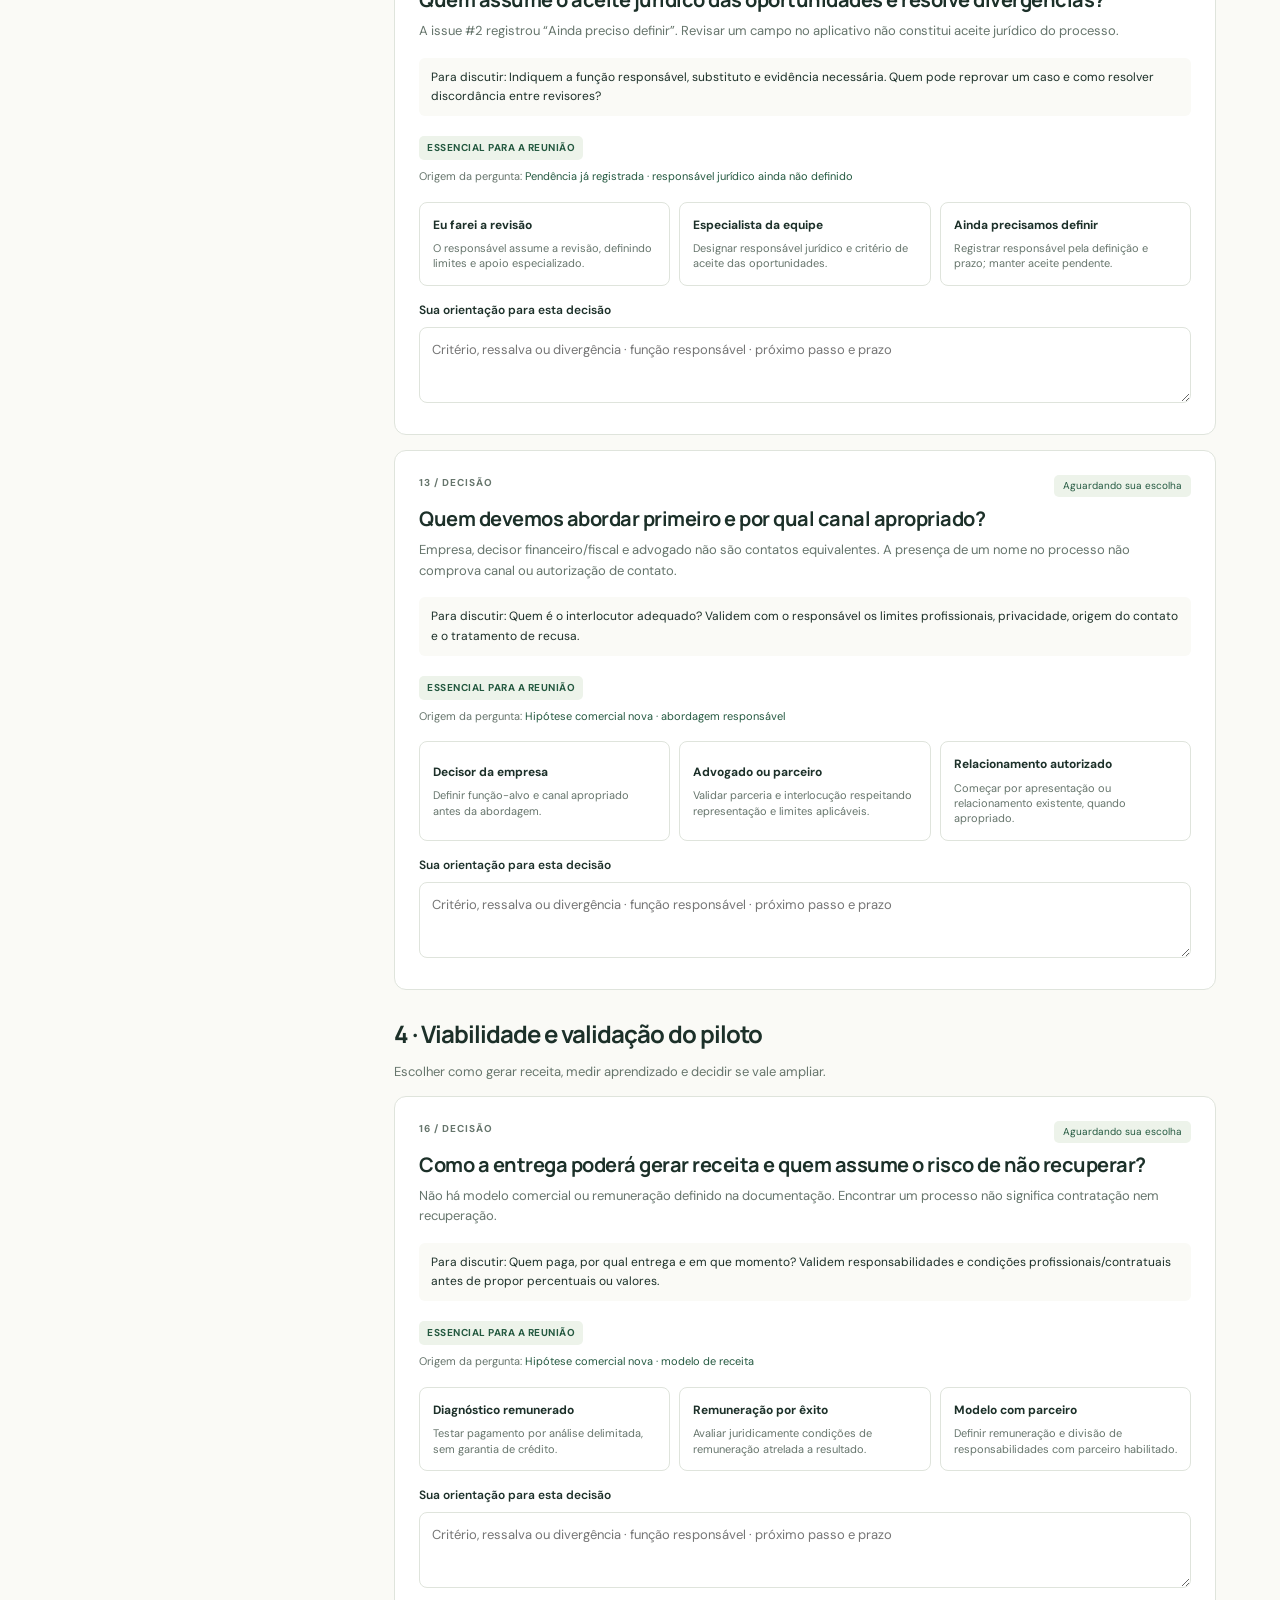
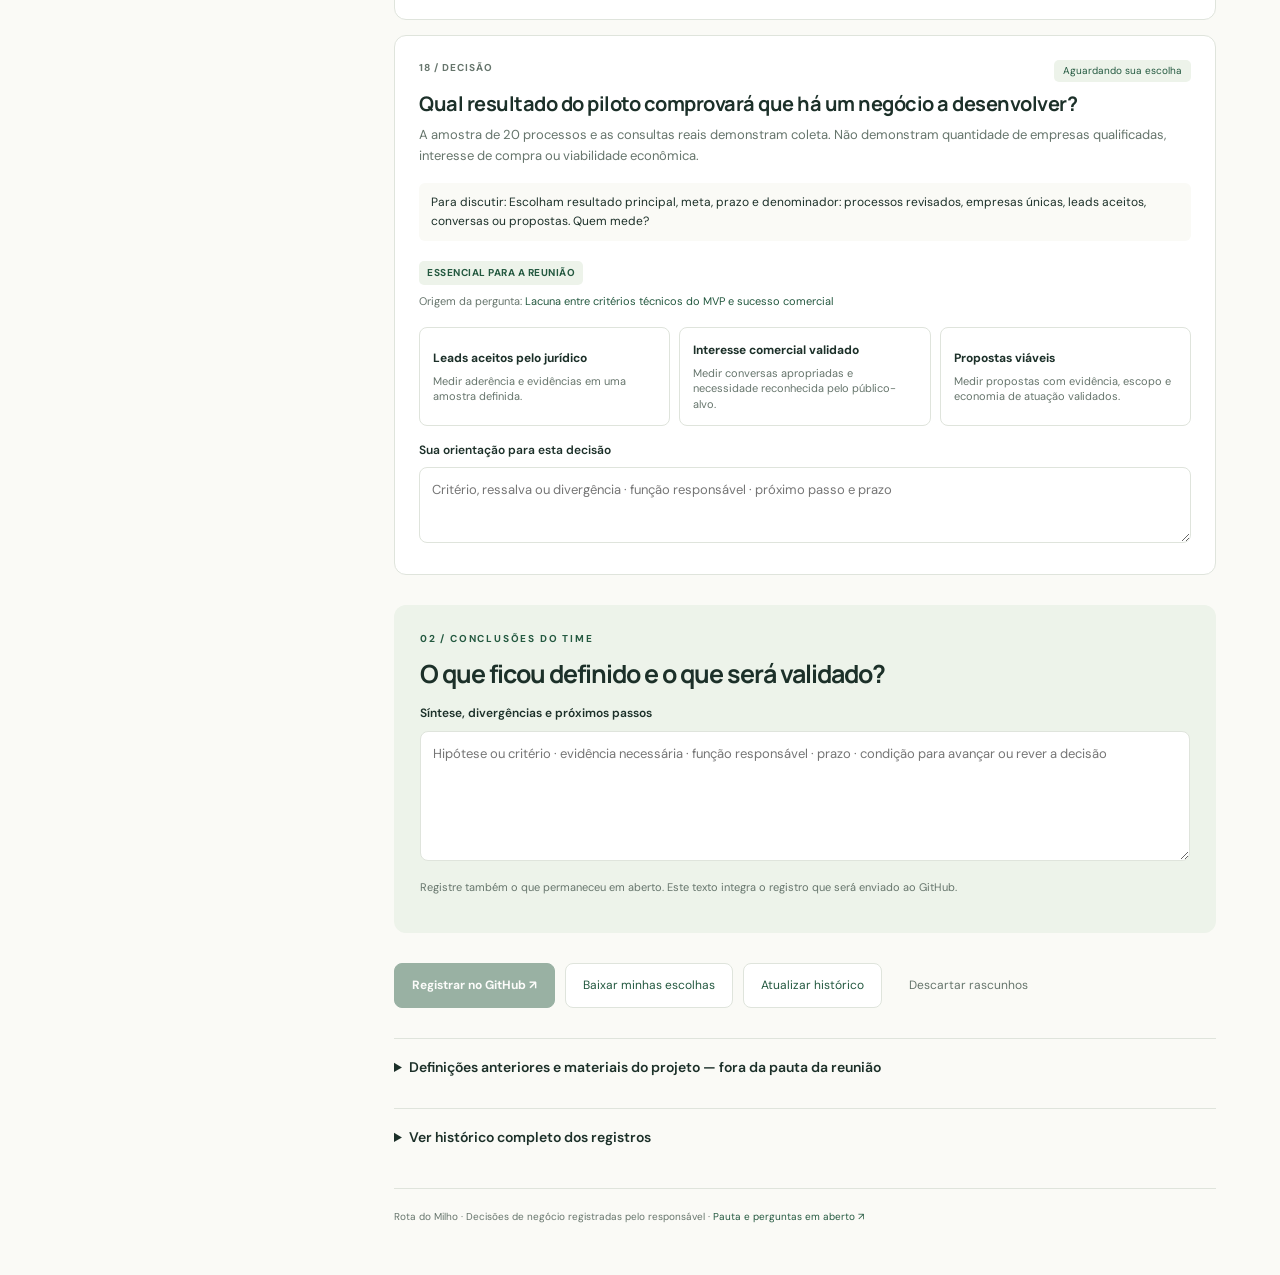
==== commit 6e8f4b6e: "deploy: publica painel de decisoes" ====
--- a/index.html
+++ b/index.html
@@ -2,35 +2,37 @@
 <html lang="pt-BR">
 <head>
 <meta charset="utf-8"><meta name="viewport" content="width=device-width,initial-scale=1">
-<meta name="description" content="Painel de decisões e orientações do projeto Rota do Milho.">
-<title>Rota do Milho · Decisões</title>
-<link rel="stylesheet" href="style.css?v=20261014-oauth">
-<script src="app.js?v=20261014-inc4" defer></script>
+<meta name="description" content="Pauta do time para validar o negócio e os critérios de identificação de leads qualificados do Rota do Milho.">
+<title>Rota do Milho · Decisões de negócio</title>
+<link rel="stylesheet" href="style.css?v=20261015-negocio">
+<script src="business-questions.js?v=20261015-negocio" defer></script>
+<script src="app.js?v=20261015-negocio" defer></script>
 </head>
 <body>
-<header class="top"><a class="brand" href="./"><span class="mark" aria-hidden="true">R</span><span>ROTA DO MILHO<small>ESPAÇO DE DECISÕES</small></span></a><a class="repo" href="https://github.com/guiga99/Rota_do_milho" target="_blank" rel="noopener">Projeto no GitHub ↗</a></header>
-<div class="layout">
-<aside>
-<p class="eyebrow">PROJETO / MVP</p><h2>Vamos decidir<br>os próximos passos.</h2>
-<p class="muted">Suas escolhas e orientações ficam vinculadas ao projeto, com data e histórico.</p>
-<nav aria-label="Navegação"><a href="#amostra">Amostra de 20 processos</a><a href="#perguntas">01 · Perguntas em aberto</a><a href="#orientacoes">02 · Suas orientações</a><a href="#historico">03 · Histórico registrado</a></nav>
-<div class="fixed"><span class="pill">JÁ DEFINIDO</span><ul><li>Tribunal inicial: TRF4</li><li>Até 100 candidatos por consulta</li><li>Dados reais do CNJ</li><li>Prioridade para evidência de trânsito</li><li>Exportação em XLSX</li><li>Período padrão: últimos 5 anos</li><li>Acesso futuro pela equipe</li></ul></div>
-<p class="aside-note">Este painel orienta o desenvolvimento. A consulta de processos continua no MVP.</p>
-</aside>
-<main>
-<section class="hero"><div><p class="eyebrow">VOCÊ ORIENTA. O PROJETO AVANÇA.</p><h1>Um lugar para<br>alinhar cada decisão.</h1><p>Escolha uma opção, acrescente o que considerar necessário e registre suas respostas no GitHub.</p></div><div class="hero-tag">MVP / ISSUE #4<br><strong>Preparado para Cloud</strong><span>Configuração privada pendente<br>Importação com fonte e histórico</span></div></section>
-<div class="stats"><div><strong id="count-total">…</strong><span>perguntas abertas</span></div><div><strong id="count-draft">0</strong><span>rascunhos locais</span></div><div><strong id="count-saved">0</strong><span>respostas registradas</span></div></div>
-<div class="notice"><strong>Como funciona</strong><p>As escolhas ficam primeiro neste navegador. Para registrá-las no projeto, use <b>Registrar no GitHub</b> e confirme em <b>Submit new issue</b> na página que abrir. Ao voltar à aba, o histórico será atualizado automaticamente. Você também pode usar <b>Atualizar histórico</b>. É necessário entrar na conta <b>guiga99</b>.</p><p>O repositório e este histórico são públicos. Escreva somente orientações do projeto; chaves API e senhas devem ser configuradas no aplicativo.</p></div>
+<header class="top"><a class="brand" href="./"><span class="mark" aria-hidden="true">R</span><span>ROTA DO MILHO<small>DECISÕES DE NEGÓCIO</small></span></a><a class="repo" href="https://github.com/guiga99/Rota_do_milho" target="_blank" rel="noopener">Projeto no GitHub ↗</a></header>
+<div class="layout"><aside>
+<p class="eyebrow">REUNIÃO DO TIME / 15.10.2026</p><h2>O que transforma<br>um caso em lead?</h2>
+<p class="muted">Definir público, evidências e critérios para validar uma oportunidade comercial.</p>
+<nav aria-label="Navegação"><a href="#pauta">Objetivo da reunião</a><a href="#grupo-foco">1 · Mercado e proposta</a><a href="#grupo-qualificacao">2 · Lead qualificado</a><a href="#grupo-operacao">3 · Validação e abordagem</a><a href="#grupo-viabilidade">4 · Viabilidade e piloto</a><a href="#orientacoes">Conclusões e próximos passos</a><a href="#materiais-anteriores">Definições e materiais anteriores</a></nav>
+<div class="fixed"><span class="pill">BASE PARA CRITICAR</span><ul><li>Foco original: créditos tributários</li><li>Prioridade original: favorável + trânsito</li><li>TRF4 e amostra de 20 processos</li><li>103 termos para priorizar e validar</li><li>Processo encontrado ≠ lead qualificado</li></ul></div>
+<p class="aside-note">As alternativas são hipóteses de discussão. Nenhuma é escolhida automaticamente.</p>
+</aside><main>
+<section class="hero"><div><p class="eyebrow">PAUTA DE NEGÓCIO / 15 DE OUTUBRO DE 2026</p><h1>Vamos validar<br>o negócio e os leads.</h1><p>Quem queremos atender, qual oportunidade é real e o que precisa acontecer para o time avançar?</p></div><div class="hero-tag">PAUTA DO TIME<br><strong>20 perguntas</strong><span>10 essenciais para começar<br>4 blocos de discussão</span></div></section>
+<div class="stats"><div><strong id="count-total">…</strong><span>decisões da pauta em aberto</span></div><div><strong id="count-draft">0</strong><span>rascunhos locais</span></div><div><strong id="count-saved">0</strong><span>definições da pauta registradas</span></div></div>
+<section id="pauta" class="guidance"><p class="eyebrow">SAÍDAS ESPERADAS DA REUNIÃO</p><h2>Critérios claros, responsáveis e um próximo teste.</h2><p>Comecem pelas 10 essenciais. Ao final, procurem registrar: público e proposta de valor; definição de lead qualificado; teses e exclusões; responsáveis jurídico/comercial; meta, prazo e condição de continuidade do piloto.</p><p><strong>Pontos a criticar:</strong> R$ 50 mil de valor da causa não é crédito recuperável; os 20 processos não são 20 empresas qualificadas; trânsito, resultado e crédito ainda disponível exigem evidência. A decisão de negócio é do time, com validação jurídica quando necessária.</p><p><a href="https://github.com/guiga99/Rota_do_milho/blob/main/docs/PAUTA_NEGOCIO.md" target="_blank" rel="noopener">Ler a pauta e a origem das perguntas ↗</a></p></section>
+<div class="notice"><strong>Como registrar a decisão do time</strong><p>Escolham uma alternativa ou escrevam outra orientação. Nas notas, registrem critérios, ressalvas ou divergências, função responsável e próximo passo com prazo. Não é necessário fechar uma hipótese sem evidência.</p><p>As escolhas são rascunhos deste navegador. O responsável <b>guiga99</b> consolida o resultado usando <b>Registrar no GitHub</b> e confirma em <b>Submit new issue</b>. O painel reconhece o registro ao retornar. As definições anteriores continuam preservadas.</p><p><strong>Este painel e suas issues são públicos.</strong> Usem exemplos genéricos e funções da equipe; não registrem contatos pessoais, CNPJs de leads, documentos ou informações de clientes.</p></div>
+<p id="sync-status" role="status" aria-live="polite">Carregando registros…</p>
+<section id="perguntas"><div class="section-head"><div><p class="eyebrow">01 / DISCUSSÃO E DECISÃO</p><h2>Perguntas para estruturar o negócio</h2></div><span class="quiet">Alternativas para debate, sem aprovação automática.</span></div><label class="meeting-filter"><input id="essential-only" type="checkbox" checked> Mostrar somente as 10 essenciais</label><p id="meeting-visible" class="small muted"></p><div id="questions"></div></section>
+<section id="orientacoes" class="guidance"><p class="eyebrow">02 / CONCLUSÕES DO TIME</p><h2>O que ficou definido e o que será validado?</h2><label for="general-note">Síntese, divergências e próximos passos</label><textarea id="general-note" rows="5" maxlength="2000" placeholder="Hipótese ou critério · evidência necessária · função responsável · prazo · condição para avançar ou rever a decisão"></textarea><p class="muted small">Registre também o que permaneceu em aberto. Este texto integra o registro que será enviado ao GitHub.</p></section>
+<div class="actions"><button id="save" class="primary">Registrar no GitHub ↗</button><button id="export" class="secondary">Baixar minhas escolhas</button><button id="refresh" class="secondary">Atualizar histórico</button><button id="discard" class="text-button">Descartar rascunhos</button></div><p id="action-status" role="status" aria-live="polite"></p>
+<details id="materiais-anteriores" class="archive"><summary>Definições anteriores e materiais do projeto — fora da pauta da reunião</summary><p id="previous-count" class="small muted"></p><p class="small muted">Histórico preservado. Estas perguntas e materiais de implementação não são a pauta de negócio de hoje.</p><div id="previous-questions"></div>
 <section id="amostra" class="guidance"><p class="eyebrow">AMOSTRA REAL / SUA ORIENTAÇÃO #2</p><h2>20 processos · todos os campos disponíveis</h2><p>Nova consulta ao TRF4, com o período de cinco anos que você escolheu. Baixe o Excel para inspecionar os processos e use o inventário abaixo para escolher os campos prioritários.</p><p id="sample-status" role="status">Carregando inventário…</p><div class="actions"><a class="sample-link" href="https://github.com/guiga99/Rota_do_milho/releases/download/amostra-trf4-20-v2/TRF4_amostra20.xlsx">Baixar versão com tabela enxuta ↓</a><a class="sample-link" href="https://github.com/guiga99/Rota_do_milho/releases/download/amostra-trf4-20-v1/TRF4_amostra20.xlsx">Baixar Excel dos 20 processos ↓</a><a class="sample-link" href="https://github.com/guiga99/Rota_do_milho/releases/download/amostra-trf4-20-v1/TRF4_amostra20_dados_completos.zip">Baixar dados completos e evidências ↓</a></div><p class="small muted">Amostra de candidatos, sem confirmação jurídica. Campos ausentes não foram inferidos. XLSX inclui CAMPOS_DISPONIVEIS e DADOS_ORIGINAIS; ZIP preserva o JSON completo. Os arquivos são assets do GitHub, fora do código versionado.</p><details><summary>Selecionar campos prioritários no inventário</summary><p class="small">A contagem mostra presença por registro, não qualidade jurídica. [] representa uma lista. As escolhas só serão confirmadas após Registrar no GitHub.</p><div class="actions"><button id="mark-fields" class="secondary">Marcar todos</button><button id="clear-fields" class="secondary">Limpar seleção</button></div><div id="field-list"></div><button id="apply-fields" class="primary">Usar esta seleção como rascunho</button></details><p><a href="https://github.com/guiga99/Rota_do_milho/blob/main/docs/FONTES_COMPLEMENTARES.md" target="_blank" rel="noopener">Avaliação de Jusbrasil, Escavador e JUDIT ↗</a></p></section>
 <section class="guidance" id="avaliacao-tjsc"><p class="eyebrow">COMENTÁRIO EXTRA / ISSUE #3</p><h2>TJSC, eproc e login da equipe</h2><p><strong>TJSC pelo DataJud:</strong> conexão e consulta por CNJ testadas com HTTP 200. O formulário eproc informado tem CAPTCHA e não é uma API documentada. A pesquisa tributária padrão continua no TRF4; o TJSC foi acrescentado como consulta opcional por número.</p><p><strong>Google:</strong> suporte OIDC, usuários autorizados e perfis implementados. Login real e hospedagem dependem do cliente OAuth e da configuração privada da equipe. O painel estático não se tornou a aplicação de consultas.</p><p><strong>Campos:</strong> tabela principal configurável; JSON e Excel completos preservados. O inventário acima permite selecionar metadados CNJ da tabela; os sete campos complementares priorizados na issue #4 são tratados na avaliação abaixo.</p><p><a href="https://github.com/guiga99/Rota_do_milho/blob/main/docs/TJSC_EPROC.md" target="_blank" rel="noopener">Ler avaliação e implicações do TJSC ↗</a> · <a href="https://github.com/guiga99/Rota_do_milho/blob/main/docs/ACESSO_GOOGLE.md" target="_blank" rel="noopener">Preparar login Google com configuração protegida ↗</a></p><p class="small muted">Chaves, client secret e lista de e-mails da equipe devem ser configurados no servidor; não informe esses valores no painel público.</p></section>
 <section class="guidance" id="avaliacao-fontes"><p class="eyebrow">NOVA ORIENTAÇÃO / ISSUE #4</p><h2>Cloud e informações complementares</h2><p><strong>Streamlit Community Cloud escolhido:</strong> entrada da aplicação exige Google e PostgreSQL externo. Preparação no código concluída; publicação da aplicação de pesquisas depende da conta Streamlit e da configuração privada de OAuth e banco.</p><p><strong>Cinco fontes estudadas:</strong> Escavador, JUDIT, Vigilant/TrackJud, Codilo e Jusbrasil. Recomendo iniciar por Escavador e comparar JUDIT. Documentação disponível ainda não comprova cobertura ou preenchimento dos sete campos no TRF4.</p><p><strong>Importação implementada:</strong> administrador pode importar JSON Escavador/JUDIT ligado ao CNJ, conservando arquivo, hash, fonte e grau. Excel traz observações separadas; dados inferidos e resultado/trânsito aguardam revisão jurídica. Nenhuma consulta comercial autenticada foi executada.</p><p><a href="https://github.com/guiga99/Rota_do_milho/blob/main/docs/FONTES_COMPLEMENTARES.md" target="_blank" rel="noopener">Comparar fontes e critérios dos sete campos ↗</a> · <a href="https://github.com/guiga99/Rota_do_milho/blob/main/docs/STREAMLIT_CLOUD.md" target="_blank" rel="noopener">Roteiro de implantação e testes Cloud ↗</a></p><p>Registre abaixo as escolhas sobre <a href="#q-fornecedor_piloto">fornecedor</a>, <a href="#q-persistencia_cloud">armazenamento</a> e <a href="#q-orcamento_piloto">limite de custo</a>. Não informe chaves, senhas ou e-mails da equipe neste painel público.</p></section>
 <section class="guidance" id="revisao-equipe"><p class="eyebrow">APROVAÇÃO NO CHAT / REVISÃO PELA EQUIPE</p><h2>Conferência por campo e colega</h2><p>Implementado no aplicativo: <strong>Confirmado, Corrigir ou Informação insuficiente</strong>, com comentário, evidência, revisor e data. Correções preservam a origem; avaliações de pessoas diferentes coexistem. XLSX inclui histórico de revisões dos processos selecionados.</p><p><strong>Issue #5:</strong> Escavador, banco da equipe e piloto sem cobrança registrados. Login Google, banco e ativação da aplicação online ainda dependem de configuração privada. Este painel registra decisões do projeto; os colegas revisarão os processos na aplicação protegida.</p><p><a href="https://github.com/guiga99/Rota_do_milho/blob/main/docs/REVISAO_CAMPOS.md" target="_blank" rel="noopener">Como os colegas poderão revisar os campos ↗</a></p></section>
 <section class="guidance" id="ativar-streamlit"><p class="eyebrow">URL RECEBIDA / LOGIN DA EQUIPE</p><h2>Configurar Google no endereço Streamlit</h2><p>O responsável informou o endereço da aplicação. Disponibilidade, login e banco ainda precisam de homologação. A próxima ação é criar/configurar o cliente OAuth Google do tipo <strong>Web application</strong>.</p><p><strong>Origem Google:</strong><br><code>https://rotadomilho-dnvdghu9uyapphcp5gub6xj.streamlit.app</code></p><p><strong>Callback Google:</strong><br><code>https://rotadomilho-dnvdghu9uyapphcp5gub6xj.streamlit.app/oauth2callback</code></p><p>Client ID, Client secret, cookie e listas da equipe ficam somente em <strong>Settings → Secrets</strong> no Streamlit. Não informe valores privados no painel ou nas issues.</p><div class="actions"><a class="sample-link" href="https://rotadomilho-dnvdghu9uyapphcp5gub6xj.streamlit.app/" target="_blank" rel="noopener">Abrir endereço informado ↗</a><a class="sample-link" href="https://console.cloud.google.com/auth/clients" target="_blank" rel="noopener">Configurar cliente Google ↗</a><a class="sample-link" href="https://github.com/guiga99/Rota_do_milho/blob/main/docs/ACESSO_GOOGLE.md" target="_blank" rel="noopener">Passo a passo do login ↗</a></div></section>
-<section id="perguntas"><div class="section-head"><div><p class="eyebrow">01 / SUAS ESCOLHAS</p><h2>Perguntas em aberto</h2></div><span class="quiet">Nenhuma opção é aprovada automaticamente.</span></div><div id="questions"></div></section>
-<section id="orientacoes" class="guidance"><p class="eyebrow">02 / ESPAÇO LIVRE</p><h2>O que mais devo considerar?</h2><label for="general-note">Orientação geral, dúvida ou ajuste de prioridade</label><textarea id="general-note" rows="4" maxlength="2000" placeholder="Ex.: quero revisar primeiro os processos sobre Sistema S…"></textarea><p class="muted small">Este texto faz parte do registro que você enviará ao GitHub.</p></section>
-<div class="actions"><button id="save" class="primary">Registrar no GitHub ↗</button><button id="export" class="secondary">Baixar minhas escolhas</button><button id="refresh" class="secondary">Atualizar histórico</button><button id="discard" class="text-button">Descartar rascunhos</button></div>
-<p id="action-status" role="status" aria-live="polite"></p>
-<section id="historico"><div class="section-head"><div><p class="eyebrow">03 / RASTREABILIDADE</p><h2>Histórico registrado</h2></div><a href="https://github.com/guiga99/Rota_do_milho/issues?q=is%3Aissue+%22%5BDecis%C3%B5es%5D%22" target="_blank" rel="noopener">Ver registros no GitHub ↗</a></div><p id="sync-status" role="status" aria-live="polite">Carregando registros…</p><div id="history"></div></section>
-<footer>Rota do Milho · Decisões versionadas no GitHub · <a href="https://github.com/guiga99/Rota_do_milho/blob/main/docs/CHECKLIST.md">Checklist do projeto ↗</a></footer>
-</main></div>
-</body></html>
+</details>
+<details id="historico-registros" class="archive"><summary>Ver histórico completo dos registros</summary><section id="historico"><div class="section-head"><div><p class="eyebrow">03 / RASTREABILIDADE</p><h2>Histórico registrado</h2></div><a href="https://github.com/guiga99/Rota_do_milho/issues?q=is%3Aissue+%22%5BDecis%C3%B5es%5D%22" target="_blank" rel="noopener">Ver registros no GitHub ↗</a></div><div id="history"></div></section>
+</details>
+<footer>Rota do Milho · Decisões de negócio registradas pelo responsável · <a href="https://github.com/guiga99/Rota_do_milho/blob/main/docs/PAUTA_NEGOCIO.md">Pauta e perguntas em aberto ↗</a></footer>
+</main></div></body></html>
--- a/style.css
+++ b/style.css
@@ -5,3 +5,4 @@
 
 .sample-link{display:inline-block;padding:12px 16px;border-radius:8px;background:var(--green);color:white;font-size:12px;font-weight:700}.field-row{display:flex;gap:10px;align-items:start;font-size:12px;border-bottom:1px solid var(--line);padding:8px 0;margin:0}.field-row input{margin-top:4px;flex-shrink:0}#field-list{max-height:400px;overflow:auto;margin:16px 0}.field-row span{overflow-wrap:anywhere}summary{cursor:pointer;font-weight:600}
 .guidance code{overflow-wrap:anywhere}
+.business-group{margin:30px 0}.business-group>h2{font-size:24px}.business-group>p{font-size:13px}.essential-badge{display:inline-block;font-size:10px;font-weight:700;letter-spacing:.5px;color:var(--green);background:var(--light);border-radius:5px;padding:4px 8px;margin:0 0 8px}.source-note{font-size:11px;color:var(--muted);margin:0 0 16px}.meeting-filter{display:flex;align-items:center;gap:9px;font-size:13px}.meeting-filter input{width:17px;height:17px}.archive{margin:30px 0;border-top:1px solid var(--line);padding-top:18px}.archive>summary{font-size:14px;line-height:1.5}.business-group .card[hidden]{display:none}.card p,.history-item p{overflow-wrap:anywhere}
